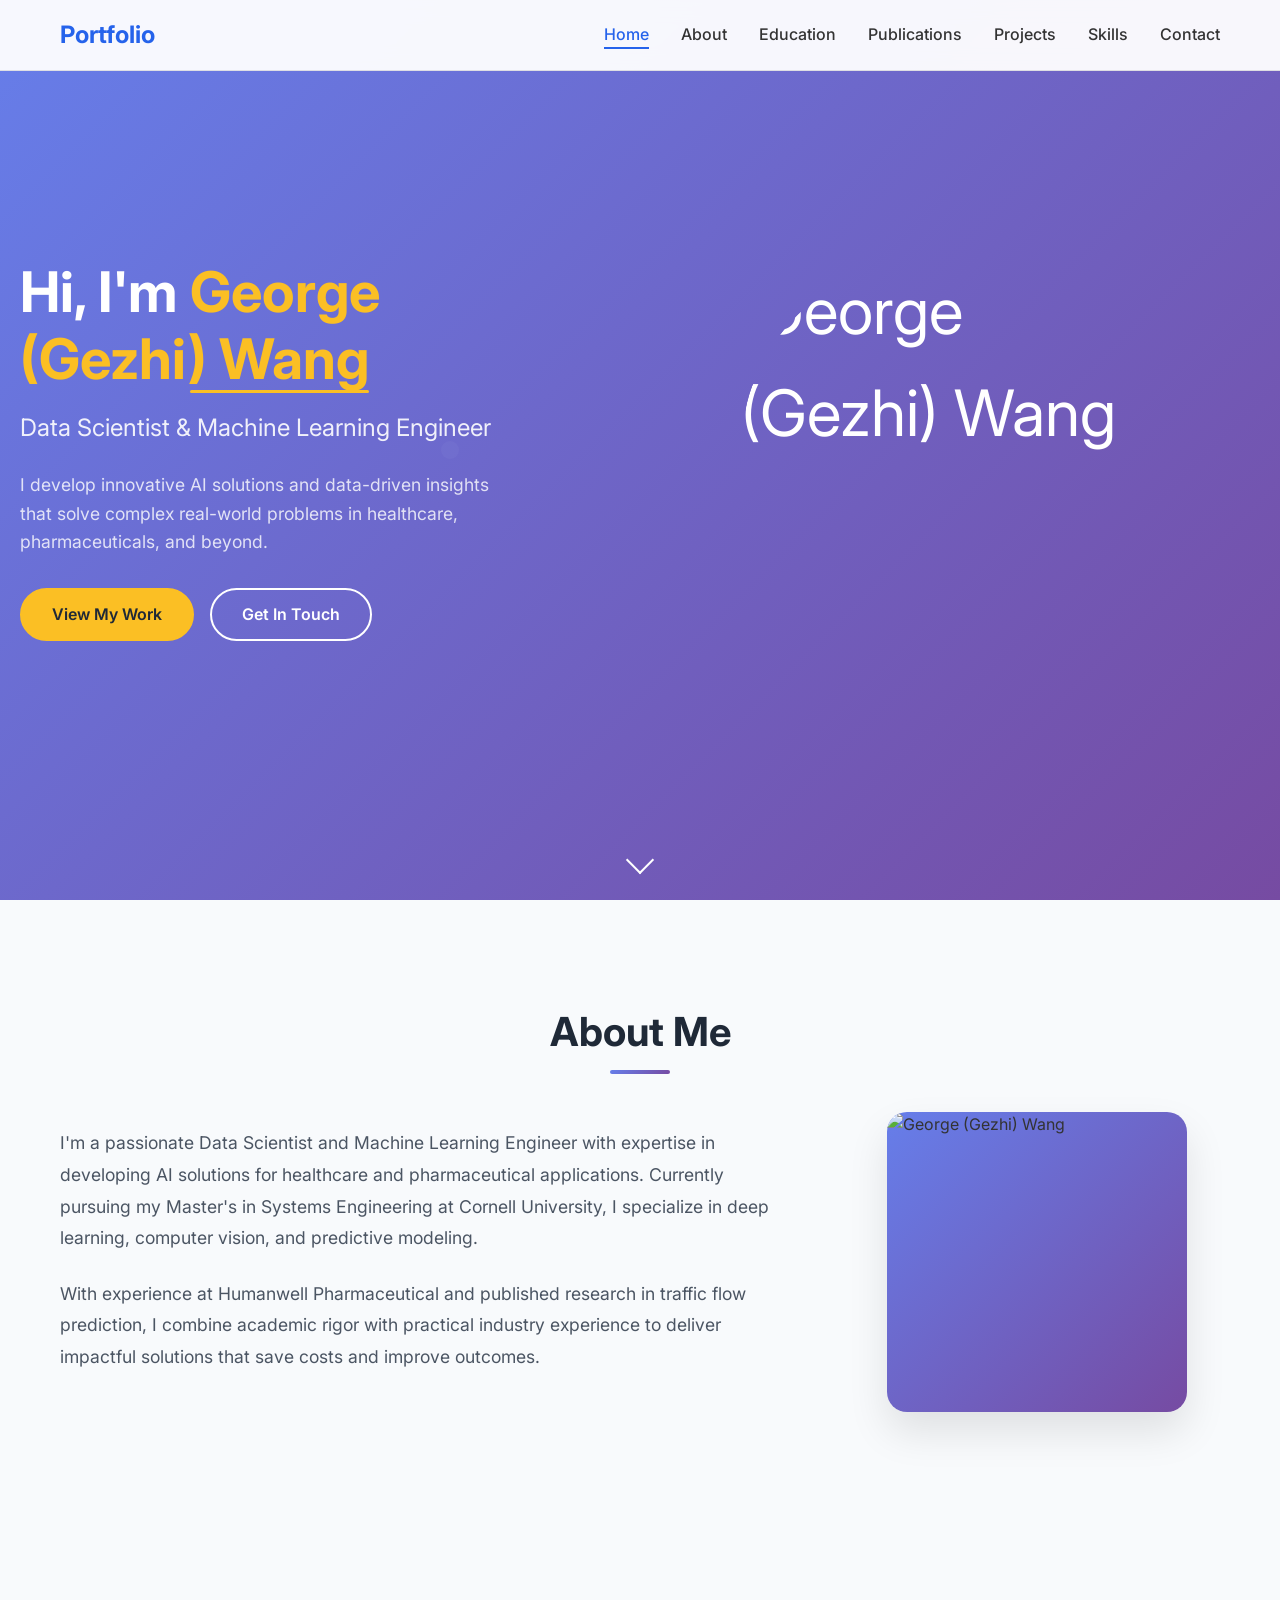
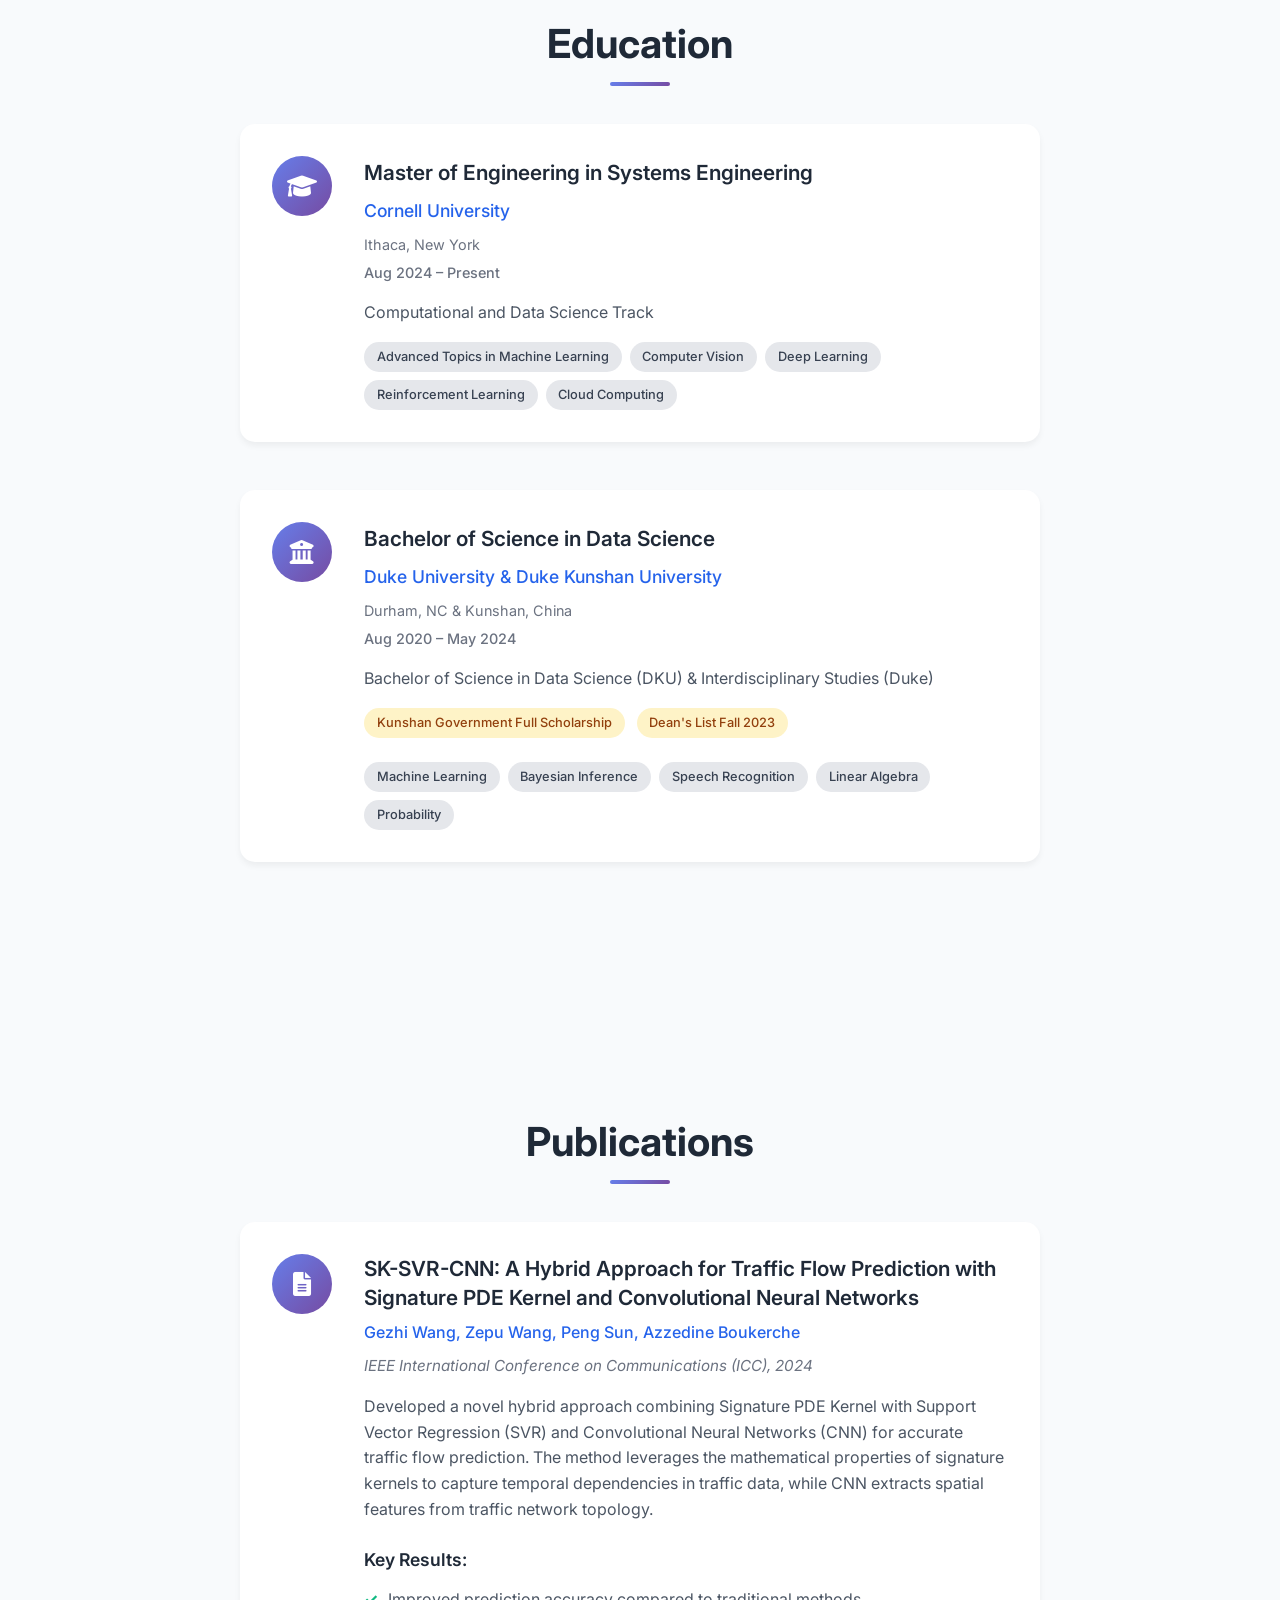
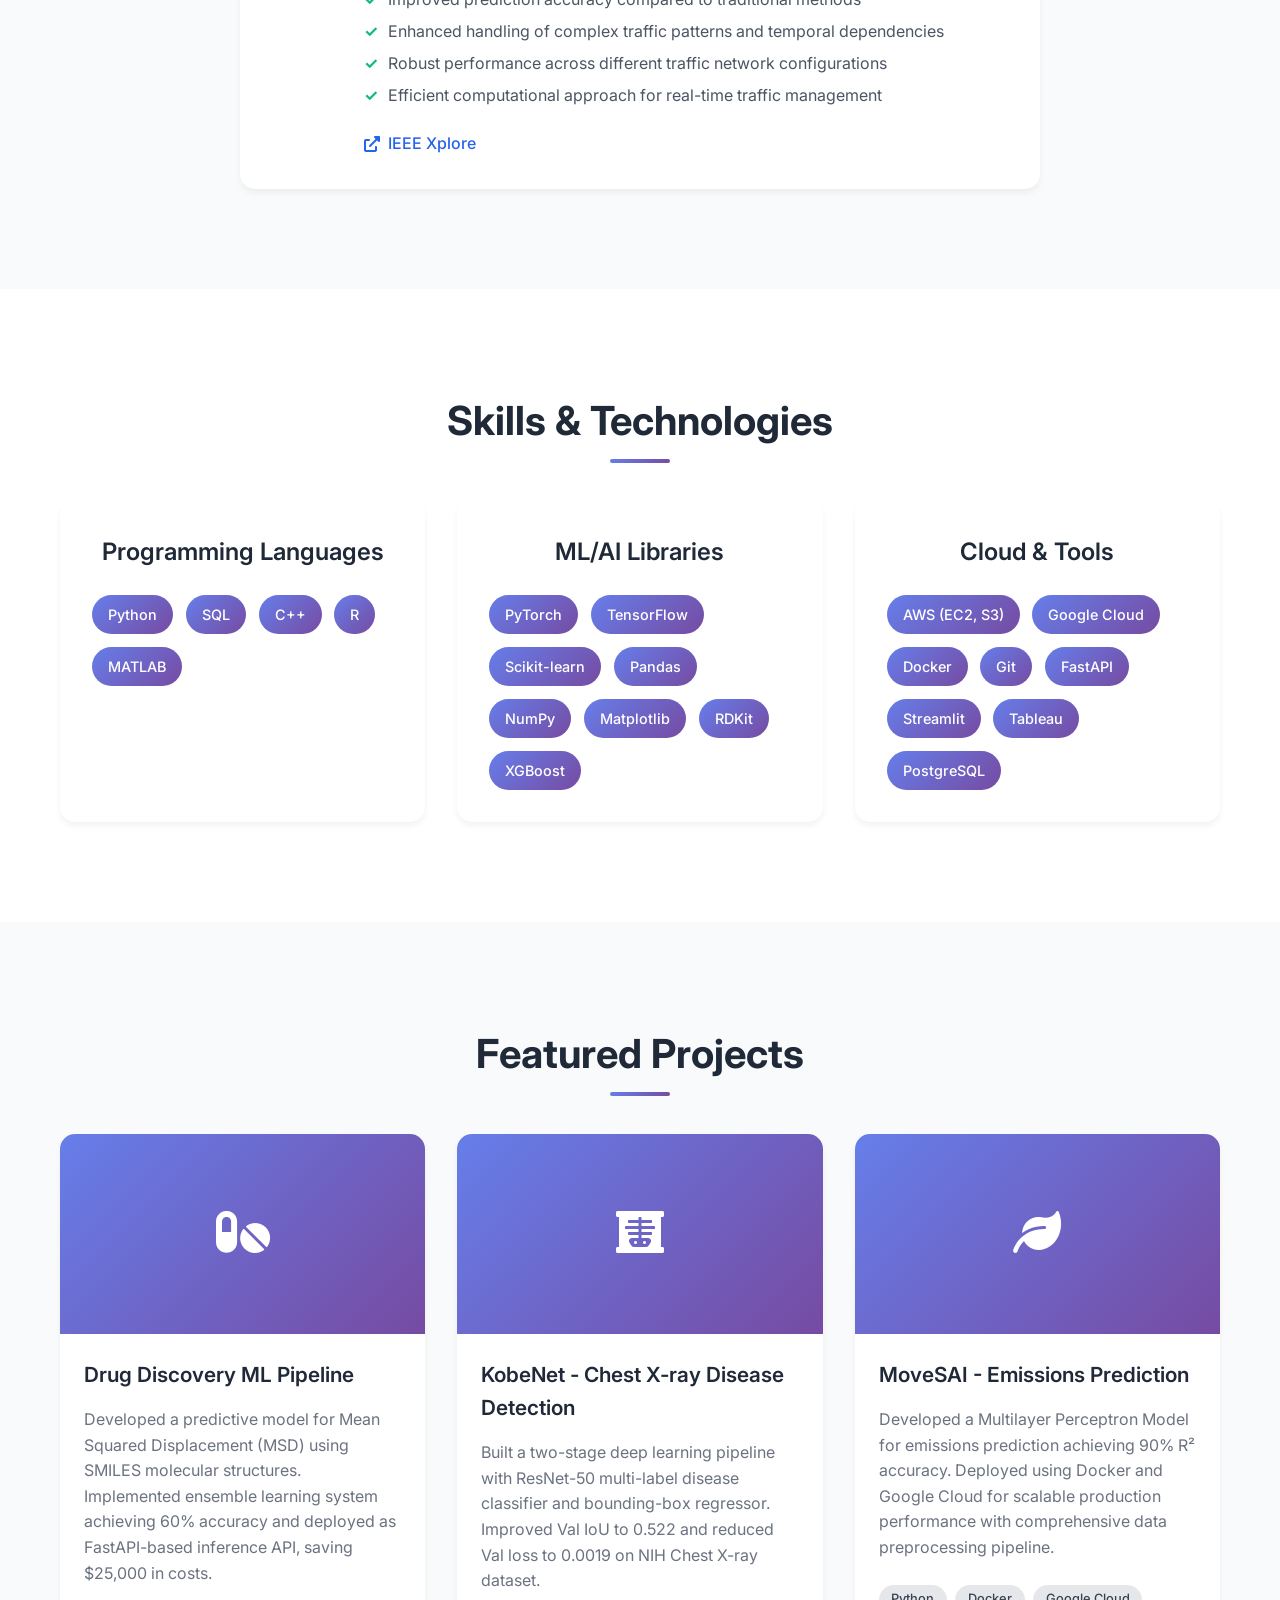
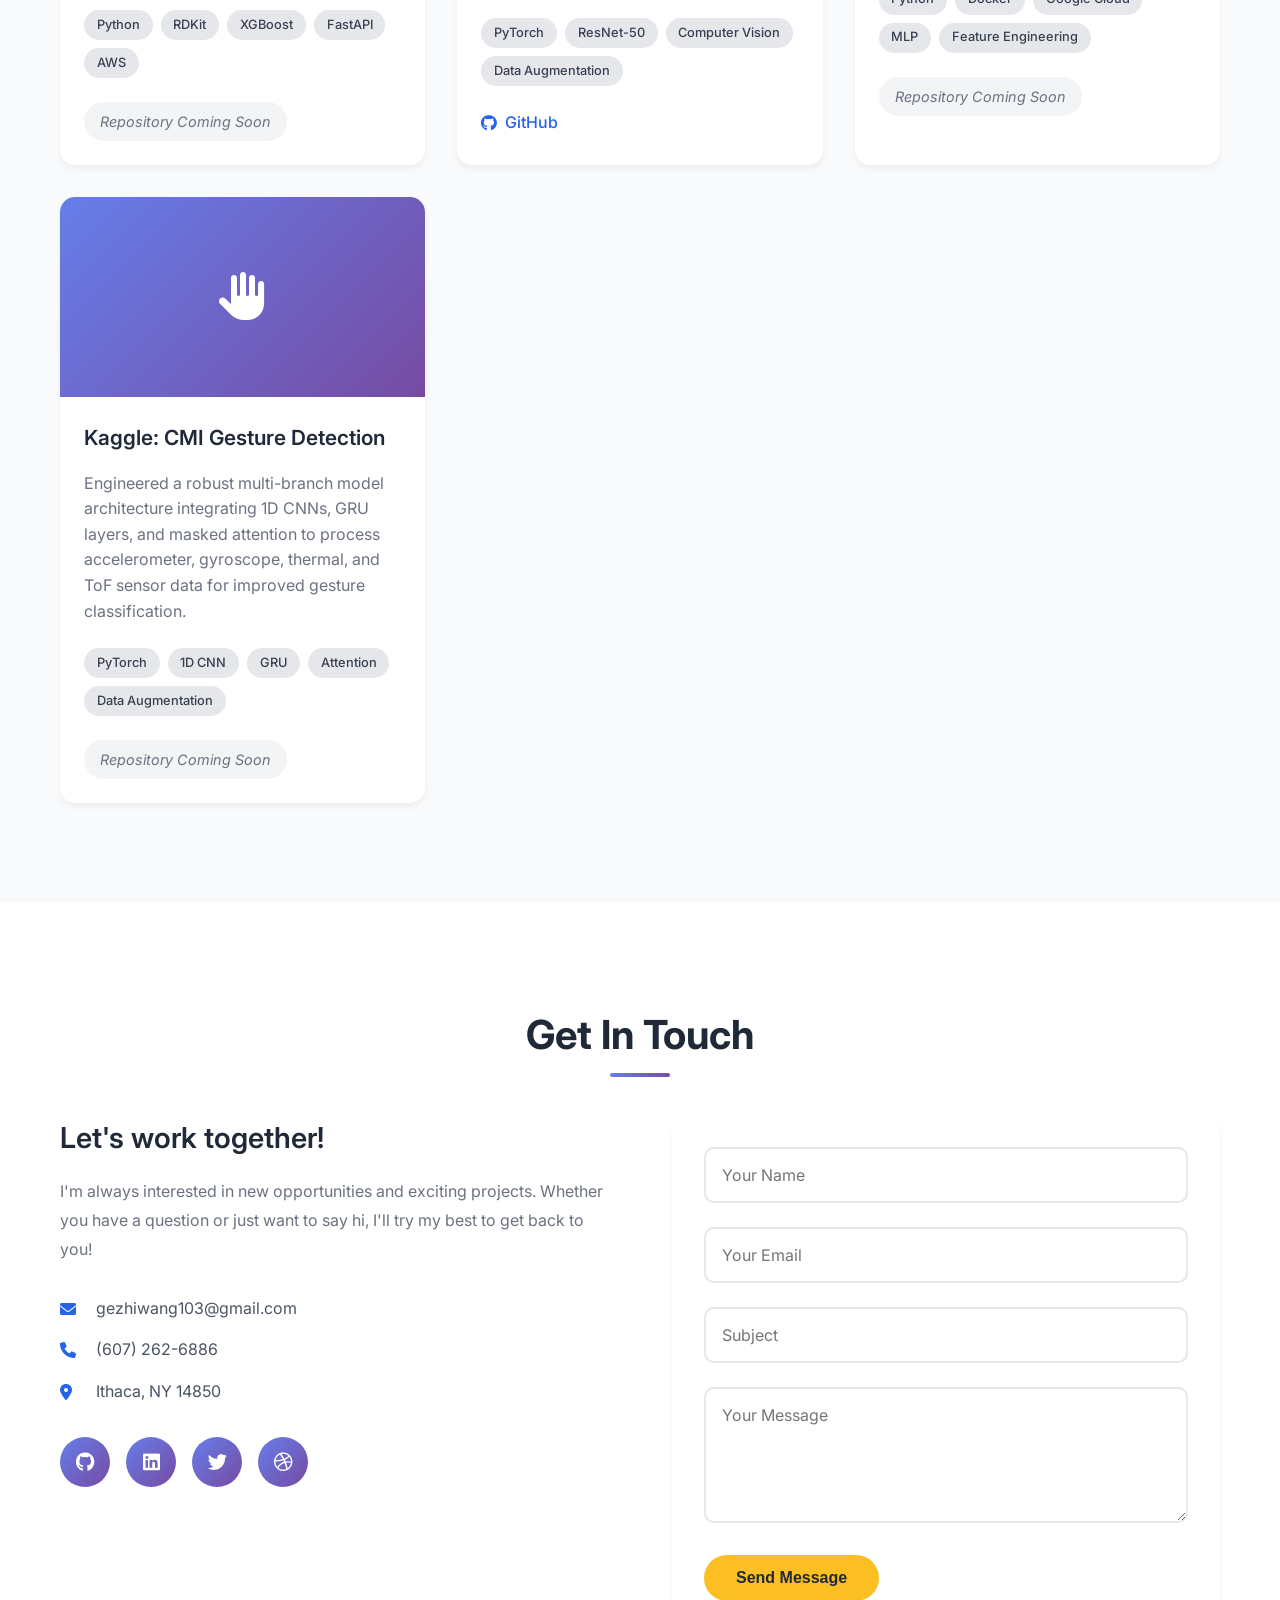
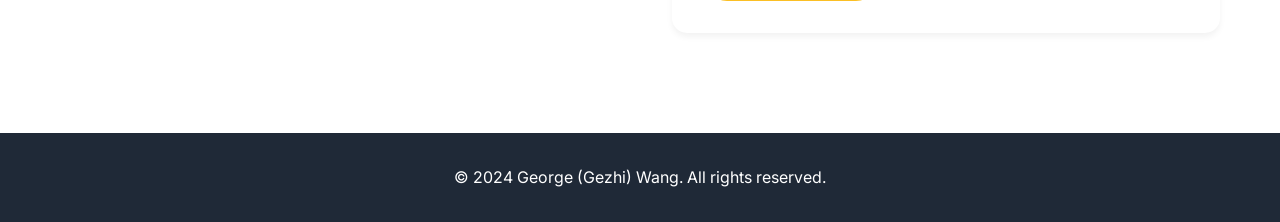
==== index.html @ 5dc818fb "Update education section title - Change title from 'Dual Degree Program' to 'Bachelor of Science in " ====
<!DOCTYPE html>
<html lang="en">
<head>
    <meta charset="UTF-8">
    <meta name="viewport" content="width=device-width, initial-scale=1.0">
    <title>George (Gezhi) Wang - Portfolio</title>
    <link rel="stylesheet" href="styles.css">
    <link href="https://fonts.googleapis.com/css2?family=Inter:wght@300;400;500;600;700&display=swap" rel="stylesheet">
    <link rel="stylesheet" href="https://cdnjs.cloudflare.com/ajax/libs/font-awesome/6.0.0/css/all.min.css">
</head>
<body>
    <!-- Navigation -->
    <nav class="navbar">
        <div class="nav-container">
            <div class="nav-logo">
                <a href="#home">Portfolio</a>
            </div>
            <ul class="nav-menu">
                <li class="nav-item">
                    <a href="#home" class="nav-link">Home</a>
                </li>
                <li class="nav-item">
                    <a href="#about" class="nav-link">About</a>
                </li>
                <li class="nav-item">
                    <a href="#education" class="nav-link">Education</a>
                </li>
                <li class="nav-item">
                    <a href="#publications" class="nav-link">Publications</a>
                </li>
                <li class="nav-item">
                    <a href="#projects" class="nav-link">Projects</a>
                </li>
                <li class="nav-item">
                    <a href="#skills" class="nav-link">Skills</a>
                </li>
                <li class="nav-item">
                    <a href="#contact" class="nav-link">Contact</a>
                </li>
            </ul>
            <div class="hamburger">
                <span class="bar"></span>
                <span class="bar"></span>
                <span class="bar"></span>
            </div>
        </div>
    </nav>

    <!-- Hero Section -->
    <section id="home" class="hero">
        <div class="hero-container">
            <div class="hero-content">
                <h1 class="hero-title">
                    Hi, I'm <span class="highlight">George (Gezhi) Wang</span>
                </h1>
                <h2 class="hero-subtitle">Data Scientist & Machine Learning Engineer</h2>
                <p class="hero-description">
                    I develop innovative AI solutions and data-driven insights that solve complex real-world problems in healthcare, pharmaceuticals, and beyond.
                </p>
                <div class="hero-buttons">
                    <a href="#projects" class="btn btn-primary">View My Work</a>
                    <a href="#contact" class="btn btn-secondary">Get In Touch</a>
                </div>
            </div>
            <div class="hero-image">
                <div class="profile-card">
                    <div class="profile-image">
                        <img src="George.jpg" alt="George (Gezhi) Wang" class="hero-profile-img">
                    </div>
                </div>
            </div>
        </div>
        <div class="scroll-indicator">
            <div class="scroll-arrow"></div>
        </div>
    </section>

    <!-- About Section -->
    <section id="about" class="about">
        <div class="container">
            <h2 class="section-title">About Me</h2>
            <div class="about-content">
                <div class="about-text">
                    <p>
                        I'm a passionate Data Scientist and Machine Learning Engineer with expertise in developing 
                        AI solutions for healthcare and pharmaceutical applications. Currently pursuing my Master's 
                        in Systems Engineering at Cornell University, I specialize in deep learning, computer vision, 
                        and predictive modeling.
                    </p>
                    <p>
                        With experience at Humanwell Pharmaceutical and published research in traffic flow prediction, 
                        I combine academic rigor with practical industry experience to deliver impactful solutions 
                        that save costs and improve outcomes.
                    </p>
                </div>
                <div class="about-image">
                    <div class="profile-photo">
                        <img src="George.jpg" alt="George (Gezhi) Wang" class="profile-img">
                    </div>
                </div>
            </div>
        </div>
    </section>

    <!-- Education Section -->
    <section id="education" class="education">
        <div class="container">
            <h2 class="section-title">Education</h2>
            <div class="education-timeline">
                <div class="education-item">
                    <div class="education-icon">
                        <i class="fas fa-graduation-cap"></i>
                    </div>
                    <div class="education-content">
                        <h3>Master of Engineering in Systems Engineering</h3>
                        <h4>Cornell University</h4>
                        <p class="education-location">Ithaca, New York</p>
                        <p class="education-period">Aug 2024 – Present</p>
                        <p class="education-description">Computational and Data Science Track</p>
                        <div class="education-courses">
                            <span>Advanced Topics in Machine Learning</span>
                            <span>Computer Vision</span>
                            <span>Deep Learning</span>
                            <span>Reinforcement Learning</span>
                            <span>Cloud Computing</span>
                        </div>
                    </div>
                </div>
                
                <div class="education-item">
                    <div class="education-icon">
                        <i class="fas fa-university"></i>
                    </div>
                    <div class="education-content">
                        <h3>Bachelor of Science in Data Science</h3>
                        <h4>Duke University & Duke Kunshan University</h4>
                        <p class="education-location">Durham, NC & Kunshan, China</p>
                        <p class="education-period">Aug 2020 – May 2024</p>
                        <p class="education-description">Bachelor of Science in Data Science (DKU) & Interdisciplinary Studies (Duke)</p>
                        <div class="education-honors">
                            <span class="honor">Kunshan Government Full Scholarship</span>
                            <span class="honor">Dean's List Fall 2023</span>
                        </div>
                        <div class="education-courses">
                            <span>Machine Learning</span>
                            <span>Bayesian Inference</span>
                            <span>Speech Recognition</span>
                            <span>Linear Algebra</span>
                            <span>Probability</span>
                        </div>
                    </div>
                </div>
            </div>
        </div>
    </section>

    <!-- Publications Section -->
    <section id="publications" class="publications">
        <div class="container">
            <h2 class="section-title">Publications</h2>
            <div class="publications-grid">
                <div class="publication-card">
                    <div class="publication-icon">
                        <i class="fas fa-file-alt"></i>
                    </div>
                    <div class="publication-content">
                        <h3>SK-SVR-CNN: A Hybrid Approach for Traffic Flow Prediction with Signature PDE Kernel and Convolutional Neural Networks</h3>
                        <p class="publication-authors">Gezhi Wang, Zepu Wang, Peng Sun, Azzedine Boukerche</p>
                        <p class="publication-venue">IEEE International Conference on Communications (ICC), 2024</p>
                        <p class="publication-description">
                            Developed a novel hybrid approach combining Signature PDE Kernel with Support Vector Regression (SVR) 
                            and Convolutional Neural Networks (CNN) for accurate traffic flow prediction. The method leverages 
                            the mathematical properties of signature kernels to capture temporal dependencies in traffic data, 
                            while CNN extracts spatial features from traffic network topology.
                        </p>
                        <div class="publication-results">
                            <h4>Key Results:</h4>
                            <ul>
                                <li>Improved prediction accuracy compared to traditional methods</li>
                                <li>Enhanced handling of complex traffic patterns and temporal dependencies</li>
                                <li>Robust performance across different traffic network configurations</li>
                                <li>Efficient computational approach for real-time traffic management</li>
                            </ul>
                        </div>
                        <div class="publication-links">
                            <a href="https://ieeexplore.ieee.org/document/10622557" class="publication-link" target="_blank">
                                <i class="fas fa-external-link-alt"></i> IEEE Xplore
                            </a>
                        </div>
                    </div>
                </div>
            </div>
        </div>
    </section>

    <!-- Skills Section -->
    <section id="skills" class="skills">
        <div class="container">
            <h2 class="section-title">Skills & Technologies</h2>
            <div class="skills-grid">
                <div class="skill-category">
                    <h3>Programming Languages</h3>
                    <div class="skill-items">
                        <span class="skill-item">Python</span>
                        <span class="skill-item">SQL</span>
                        <span class="skill-item">C++</span>
                        <span class="skill-item">R</span>
                        <span class="skill-item">MATLAB</span>
                    </div>
                </div>
                <div class="skill-category">
                    <h3>ML/AI Libraries</h3>
                    <div class="skill-items">
                        <span class="skill-item">PyTorch</span>
                        <span class="skill-item">TensorFlow</span>
                        <span class="skill-item">Scikit-learn</span>
                        <span class="skill-item">Pandas</span>
                        <span class="skill-item">NumPy</span>
                        <span class="skill-item">Matplotlib</span>
                        <span class="skill-item">RDKit</span>
                        <span class="skill-item">XGBoost</span>
                    </div>
                </div>
                <div class="skill-category">
                    <h3>Cloud & Tools</h3>
                    <div class="skill-items">
                        <span class="skill-item">AWS (EC2, S3)</span>
                        <span class="skill-item">Google Cloud</span>
                        <span class="skill-item">Docker</span>
                        <span class="skill-item">Git</span>
                        <span class="skill-item">FastAPI</span>
                        <span class="skill-item">Streamlit</span>
                        <span class="skill-item">Tableau</span>
                        <span class="skill-item">PostgreSQL</span>
                    </div>
                </div>
            </div>
        </div>
    </section>

    <!-- Projects Section -->
    <section id="projects" class="projects">
        <div class="container">
            <h2 class="section-title">Featured Projects</h2>
            <div class="projects-grid">
                <div class="project-card">
                    <div class="project-image">
                        <div class="project-placeholder">
                            <i class="fas fa-pills"></i>
                        </div>
                    </div>
                    <div class="project-content">
                        <h3>Drug Discovery ML Pipeline</h3>
                        <p>Developed a predictive model for Mean Squared Displacement (MSD) using SMILES molecular structures. Implemented ensemble learning system achieving 60% accuracy and deployed as FastAPI-based inference API, saving $25,000 in costs.</p>
                        <div class="project-tech">
                            <span>Python</span>
                            <span>RDKit</span>
                            <span>XGBoost</span>
                            <span>FastAPI</span>
                            <span>AWS</span>
                        </div>
                        <div class="project-links">
                            <span class="project-status">Repository Coming Soon</span>
                        </div>
                    </div>
                </div>

                <div class="project-card">
                    <div class="project-image">
                        <div class="project-placeholder">
                            <i class="fas fa-x-ray"></i>
                        </div>
                    </div>
                    <div class="project-content">
                        <h3>KobeNet - Chest X-ray Disease Detection</h3>
                        <p>Built a two-stage deep learning pipeline with ResNet-50 multi-label disease classifier and bounding-box regressor. Improved Val IoU to 0.522 and reduced Val loss to 0.0019 on NIH Chest X-ray dataset.</p>
                        <div class="project-tech">
                            <span>PyTorch</span>
                            <span>ResNet-50</span>
                            <span>Computer Vision</span>
                            <span>Data Augmentation</span>
                        </div>
                        <div class="project-links">
                            <a href="https://github.com/gw103/MedImgNet" class="project-link" target="_blank">
                                <i class="fab fa-github"></i> GitHub
                            </a>
                        </div>
                    </div>
                </div>

                <div class="project-card">
                    <div class="project-image">
                        <div class="project-placeholder">
                            <i class="fas fa-leaf"></i>
                        </div>
                    </div>
                    <div class="project-content">
                        <h3>MoveSAI - Emissions Prediction</h3>
                        <p>Developed a Multilayer Perceptron Model for emissions prediction achieving 90% R² accuracy. Deployed using Docker and Google Cloud for scalable production performance with comprehensive data preprocessing pipeline.</p>
                        <div class="project-tech">
                            <span>Python</span>
                            <span>Docker</span>
                            <span>Google Cloud</span>
                            <span>MLP</span>
                            <span>Feature Engineering</span>
                        </div>
                        <div class="project-links">
                            <span class="project-status">Repository Coming Soon</span>
                        </div>
                    </div>
                </div>

                <div class="project-card">
                    <div class="project-image">
                        <div class="project-placeholder">
                            <i class="fas fa-hand-paper"></i>
                        </div>
                    </div>
                    <div class="project-content">
                        <h3>Kaggle: CMI Gesture Detection</h3>
                        <p>Engineered a robust multi-branch model architecture integrating 1D CNNs, GRU layers, and masked attention to process accelerometer, gyroscope, thermal, and ToF sensor data for improved gesture classification.</p>
                        <div class="project-tech">
                            <span>PyTorch</span>
                            <span>1D CNN</span>
                            <span>GRU</span>
                            <span>Attention</span>
                            <span>Data Augmentation</span>
                        </div>
                        <div class="project-links">
                            <span class="project-status">Repository Coming Soon</span>
                        </div>
                    </div>
                </div>
            </div>
        </div>
    </section>

    <!-- Contact Section -->
    <section id="contact" class="contact">
        <div class="container">
            <h2 class="section-title">Get In Touch</h2>
            <div class="contact-content">
                <div class="contact-info">
                    <h3>Let's work together!</h3>
                    <p>I'm always interested in new opportunities and exciting projects. Whether you have a question or just want to say hi, I'll try my best to get back to you!</p>
                    <div class="contact-methods">
                        <div class="contact-method">
                            <i class="fas fa-envelope"></i>
                            <span>gezhiwang103@gmail.com</span>
                        </div>
                        <div class="contact-method">
                            <i class="fas fa-phone"></i>
                            <span>(607) 262-6886</span>
                        </div>
                        <div class="contact-method">
                            <i class="fas fa-map-marker-alt"></i>
                            <span>Ithaca, NY 14850</span>
                        </div>
                    </div>
                    <div class="social-links">
                        <a href="#" class="social-link">
                            <i class="fab fa-github"></i>
                        </a>
                        <a href="#" class="social-link">
                            <i class="fab fa-linkedin"></i>
                        </a>
                        <a href="#" class="social-link">
                            <i class="fab fa-twitter"></i>
                        </a>
                        <a href="#" class="social-link">
                            <i class="fab fa-dribbble"></i>
                        </a>
                    </div>
                </div>
                <form class="contact-form">
                    <div class="form-group">
                        <input type="text" id="name" name="name" placeholder="Your Name" required>
                    </div>
                    <div class="form-group">
                        <input type="email" id="email" name="email" placeholder="Your Email" required>
                    </div>
                    <div class="form-group">
                        <input type="text" id="subject" name="subject" placeholder="Subject" required>
                    </div>
                    <div class="form-group">
                        <textarea id="message" name="message" placeholder="Your Message" rows="5" required></textarea>
                    </div>
                    <button type="submit" class="btn btn-primary">Send Message</button>
                </form>
            </div>
        </div>
    </section>

    <!-- Footer -->
    <footer class="footer">
        <div class="container">
            <p>&copy; 2024 George (Gezhi) Wang. All rights reserved.</p>
        </div>
    </footer>

    <script src="script.js"></script>
</body>
</html>
---- styles.css ----
/* Reset and Base Styles */
* {
    margin: 0;
    padding: 0;
    box-sizing: border-box;
}

html {
    scroll-behavior: smooth;
}

body {
    font-family: 'Inter', sans-serif;
    line-height: 1.6;
    color: #333;
    background-color: #ffffff;
}

.container {
    max-width: 1200px;
    margin: 0 auto;
    padding: 0 20px;
}

/* Navigation */
.navbar {
    position: fixed;
    top: 0;
    width: 100%;
    background: rgba(255, 255, 255, 0.95);
    backdrop-filter: blur(10px);
    z-index: 1000;
    transition: all 0.3s ease;
    border-bottom: 1px solid rgba(0, 0, 0, 0.1);
}

.nav-container {
    max-width: 1200px;
    margin: 0 auto;
    padding: 0 20px;
    display: flex;
    justify-content: space-between;
    align-items: center;
    height: 70px;
}

.nav-logo a {
    font-size: 1.5rem;
    font-weight: 700;
    color: #2563eb;
    text-decoration: none;
    transition: color 0.3s ease;
}

.nav-logo a:hover {
    color: #1d4ed8;
}

.nav-menu {
    display: flex;
    list-style: none;
    gap: 2rem;
}

.nav-link {
    color: #333;
    text-decoration: none;
    font-weight: 500;
    transition: color 0.3s ease;
    position: relative;
}

.nav-link:hover {
    color: #2563eb;
}

.nav-link::after {
    content: '';
    position: absolute;
    width: 0;
    height: 2px;
    bottom: -5px;
    left: 0;
    background-color: #2563eb;
    transition: width 0.3s ease;
}

.nav-link:hover::after {
    width: 100%;
}

.hamburger {
    display: none;
    flex-direction: column;
    cursor: pointer;
}

.bar {
    width: 25px;
    height: 3px;
    background-color: #333;
    margin: 3px 0;
    transition: 0.3s;
}

/* Hero Section */
.hero {
    min-height: 100vh;
    display: flex;
    align-items: center;
    background: linear-gradient(135deg, #667eea 0%, #764ba2 100%);
    color: white;
    position: relative;
    overflow: hidden;
}

.hero::before {
    content: '';
    position: absolute;
    top: 0;
    left: 0;
    right: 0;
    bottom: 0;
    background: url('data:image/svg+xml,<svg xmlns="http://www.w3.org/2000/svg" viewBox="0 0 100 100"><defs><pattern id="grain" width="100" height="100" patternUnits="userSpaceOnUse"><circle cx="50" cy="50" r="1" fill="white" opacity="0.1"/></pattern></defs><rect width="100" height="100" fill="url(%23grain)"/></svg>');
    opacity: 0.3;
}

.hero-container {
    max-width: 1400px;
    margin: 0 auto;
    padding: 0 20px;
    display: grid;
    grid-template-columns: 1fr 1.2fr;
    gap: 2rem;
    align-items: center;
    position: relative;
    z-index: 1;
}

.hero-content {
    animation: slideInLeft 1s ease-out;
}

.hero-title {
    font-size: 3.5rem;
    font-weight: 700;
    margin-bottom: 1rem;
    line-height: 1.2;
}

.highlight {
    color: #fbbf24;
    position: relative;
}

.highlight::after {
    content: '';
    position: absolute;
    bottom: 0;
    left: 0;
    width: 100%;
    height: 3px;
    background: #fbbf24;
    border-radius: 2px;
}

.hero-subtitle {
    font-size: 1.5rem;
    font-weight: 400;
    margin-bottom: 1.5rem;
    opacity: 0.9;
}

.hero-description {
    font-size: 1.1rem;
    margin-bottom: 2rem;
    opacity: 0.8;
    max-width: 500px;
}

.hero-buttons {
    display: flex;
    gap: 1rem;
    flex-wrap: wrap;
}

.btn {
    padding: 12px 30px;
    border-radius: 50px;
    text-decoration: none;
    font-weight: 600;
    transition: all 0.3s ease;
    display: inline-block;
    border: 2px solid transparent;
    cursor: pointer;
    font-size: 1rem;
}

.btn-primary {
    background: #fbbf24;
    color: #1f2937;
    border-color: #fbbf24;
}

.btn-primary:hover {
    background: transparent;
    color: #fbbf24;
    border-color: #fbbf24;
    transform: translateY(-2px);
}

.btn-secondary {
    background: transparent;
    color: white;
    border-color: white;
}

.btn-secondary:hover {
    background: white;
    color: #667eea;
    transform: translateY(-2px);
}

.hero-image {
    display: flex;
    justify-content: center;
    align-items: center;
    animation: slideInRight 1s ease-out;
}

.profile-card {
    width: 400px;
    height: 400px;
    background: transparent;
    border-radius: 50%;
    display: flex;
    align-items: center;
    justify-content: center;
    backdrop-filter: none;
    border: none;
    box-shadow: none;
}

.profile-image {
    width: 380px;
    height: 380px;
    background: transparent;
    border-radius: 50%;
    display: flex;
    align-items: center;
    justify-content: center;
    font-size: 4rem;
    color: white;
    overflow: hidden;
    border: none;
}

.profile-image:has(.hero-profile-img:not([src])),
.profile-image:has(.hero-profile-img[src=""]) {
    background: rgba(255, 255, 255, 0.2);
}

.profile-image:has(.hero-profile-img:not([src]))::after,
.profile-image:has(.hero-profile-img[src=""])::after {
    content: '\f007';
    font-family: 'Font Awesome 6 Free';
    font-weight: 900;
    font-size: 2.5rem;
    color: white;
}

.hero-profile-img {
    width: 100%;
    height: 100%;
    object-fit: cover;
    border-radius: 50%;
    display: block;
}

.hero-profile-img:not([src]),
.hero-profile-img[src=""] {
    display: none;
}

.scroll-indicator {
    position: absolute;
    bottom: 30px;
    left: 50%;
    transform: translateX(-50%);
    animation: bounce 2s infinite;
}

.scroll-arrow {
    width: 20px;
    height: 20px;
    border-right: 2px solid white;
    border-bottom: 2px solid white;
    transform: rotate(45deg);
}

/* Section Styles */
section {
    padding: 100px 0;
}

.section-title {
    font-size: 2.5rem;
    font-weight: 700;
    text-align: center;
    margin-bottom: 3rem;
    color: #1f2937;
    position: relative;
}

.section-title::after {
    content: '';
    position: absolute;
    bottom: -10px;
    left: 50%;
    transform: translateX(-50%);
    width: 60px;
    height: 4px;
    background: linear-gradient(135deg, #667eea 0%, #764ba2 100%);
    border-radius: 2px;
}

/* About Section */
.about {
    background: #f8fafc;
}

.about-content {
    display: grid;
    grid-template-columns: 2fr 1fr;
    gap: 4rem;
    align-items: center;
}

.about-text p {
    font-size: 1.1rem;
    margin-bottom: 1.5rem;
    color: #4b5563;
    line-height: 1.8;
}

.about-stats {
    display: grid;
    grid-template-columns: repeat(3, 1fr);
    gap: 2rem;
    margin-top: 2rem;
}

.stat {
    text-align: center;
    padding: 1.5rem;
    background: white;
    border-radius: 10px;
    box-shadow: 0 4px 6px rgba(0, 0, 0, 0.05);
    transition: transform 0.3s ease;
}

.stat:hover {
    transform: translateY(-5px);
}

.stat h3 {
    font-size: 2rem;
    font-weight: 700;
    color: #2563eb;
    margin-bottom: 0.5rem;
}

.stat p {
    color: #6b7280;
    font-weight: 500;
}

.about-image {
    display: flex;
    justify-content: center;
}

.profile-photo {
    width: 300px;
    height: 300px;
    border-radius: 20px;
    overflow: hidden;
    box-shadow: 0 20px 40px rgba(0, 0, 0, 0.1);
    background: linear-gradient(135deg, #667eea 0%, #764ba2 100%);
    display: flex;
    align-items: center;
    justify-content: center;
}

.profile-photo:has(.profile-img:not([src])),
.profile-photo:has(.profile-img[src=""]) {
    background: linear-gradient(135deg, #667eea 0%, #764ba2 100%);
}

.profile-photo:has(.profile-img:not([src]))::after,
.profile-photo:has(.profile-img[src=""])::after {
    content: '\f007';
    font-family: 'Font Awesome 6 Free';
    font-weight: 900;
    font-size: 6rem;
    color: white;
}

.profile-img {
    width: 100%;
    height: 100%;
    object-fit: cover;
    display: block;
}

.profile-img:not([src]),
.profile-img[src=""] {
    display: none;
}

/* Education Section */
.education {
    background: #f8fafc;
}

.education-timeline {
    max-width: 800px;
    margin: 0 auto;
}

.education-item {
    display: flex;
    gap: 2rem;
    margin-bottom: 3rem;
    padding: 2rem;
    background: white;
    border-radius: 15px;
    box-shadow: 0 4px 6px rgba(0, 0, 0, 0.05);
    transition: transform 0.3s ease;
}

.education-item:hover {
    transform: translateY(-5px);
}

.education-icon {
    width: 60px;
    height: 60px;
    background: linear-gradient(135deg, #667eea 0%, #764ba2 100%);
    border-radius: 50%;
    display: flex;
    align-items: center;
    justify-content: center;
    color: white;
    font-size: 1.5rem;
    flex-shrink: 0;
}

.education-content {
    flex: 1;
}

.education-content h3 {
    font-size: 1.3rem;
    font-weight: 600;
    color: #1f2937;
    margin-bottom: 0.5rem;
}

.education-content h4 {
    font-size: 1.1rem;
    font-weight: 500;
    color: #2563eb;
    margin-bottom: 0.5rem;
}

.education-location {
    color: #6b7280;
    font-size: 0.9rem;
    margin-bottom: 0.3rem;
}

.education-period {
    color: #6b7280;
    font-size: 0.9rem;
    font-weight: 500;
    margin-bottom: 1rem;
}

.education-description {
    color: #4b5563;
    margin-bottom: 1rem;
    line-height: 1.6;
}

.education-honors {
    margin-bottom: 1rem;
}

.honor {
    display: inline-block;
    background: #fef3c7;
    color: #92400e;
    padding: 0.3rem 0.8rem;
    border-radius: 15px;
    font-size: 0.8rem;
    font-weight: 500;
    margin-right: 0.5rem;
    margin-bottom: 0.5rem;
}

.education-courses {
    display: flex;
    flex-wrap: wrap;
    gap: 0.5rem;
}

.education-courses span {
    background: #e5e7eb;
    color: #374151;
    padding: 0.3rem 0.8rem;
    border-radius: 15px;
    font-size: 0.8rem;
    font-weight: 500;
}

/* Publications Section */
.publications {
    background: #f8fafc;
}

.publications-grid {
    max-width: 800px;
    margin: 0 auto;
}

.publication-card {
    background: white;
    border-radius: 15px;
    padding: 2rem;
    box-shadow: 0 4px 6px rgba(0, 0, 0, 0.05);
    transition: transform 0.3s ease, box-shadow 0.3s ease;
    display: flex;
    gap: 2rem;
    align-items: flex-start;
}

.publication-card:hover {
    transform: translateY(-5px);
    box-shadow: 0 20px 40px rgba(0, 0, 0, 0.1);
}

.publication-icon {
    width: 60px;
    height: 60px;
    background: linear-gradient(135deg, #667eea 0%, #764ba2 100%);
    border-radius: 50%;
    display: flex;
    align-items: center;
    justify-content: center;
    color: white;
    font-size: 1.5rem;
    flex-shrink: 0;
}

.publication-content {
    flex: 1;
}

.publication-content h3 {
    font-size: 1.3rem;
    font-weight: 600;
    color: #1f2937;
    margin-bottom: 0.5rem;
    line-height: 1.4;
}

.publication-authors {
    color: #2563eb;
    font-weight: 500;
    margin-bottom: 0.5rem;
    font-size: 1rem;
}

.publication-venue {
    color: #6b7280;
    font-style: italic;
    margin-bottom: 1rem;
    font-size: 0.95rem;
}

.publication-description {
    color: #4b5563;
    line-height: 1.6;
    margin-bottom: 1.5rem;
}

.publication-results {
    margin-bottom: 1.5rem;
}

.publication-results h4 {
    color: #1f2937;
    font-size: 1.1rem;
    font-weight: 600;
    margin-bottom: 0.8rem;
}

.publication-results ul {
    list-style: none;
    padding: 0;
}

.publication-results li {
    color: #4b5563;
    margin-bottom: 0.5rem;
    padding-left: 1.5rem;
    position: relative;
    line-height: 1.5;
}

.publication-results li::before {
    content: '✓';
    position: absolute;
    left: 0;
    color: #10b981;
    font-weight: bold;
}

.publication-links {
    display: flex;
    gap: 1rem;
}

.publication-link {
    color: #2563eb;
    text-decoration: none;
    font-weight: 500;
    display: flex;
    align-items: center;
    gap: 0.5rem;
    transition: color 0.3s ease;
}

.publication-link:hover {
    color: #1d4ed8;
}

/* Skills Section */
.skills-grid {
    display: grid;
    grid-template-columns: repeat(auto-fit, minmax(300px, 1fr));
    gap: 2rem;
}

.skill-category {
    background: white;
    padding: 2rem;
    border-radius: 15px;
    box-shadow: 0 4px 6px rgba(0, 0, 0, 0.05);
    transition: transform 0.3s ease;
}

.skill-category:hover {
    transform: translateY(-5px);
}

.skill-category h3 {
    font-size: 1.5rem;
    font-weight: 600;
    margin-bottom: 1.5rem;
    color: #1f2937;
    text-align: center;
}

.skill-items {
    display: flex;
    flex-wrap: wrap;
    gap: 0.8rem;
}

.skill-item {
    background: linear-gradient(135deg, #667eea 0%, #764ba2 100%);
    color: white;
    padding: 0.5rem 1rem;
    border-radius: 25px;
    font-size: 0.9rem;
    font-weight: 500;
    transition: transform 0.3s ease;
}

.skill-item:hover {
    transform: scale(1.05);
}

/* Projects Section */
.projects {
    background: #f8fafc;
}

.projects-grid {
    display: grid;
    grid-template-columns: repeat(auto-fit, minmax(350px, 1fr));
    gap: 2rem;
}

.project-card {
    background: white;
    border-radius: 15px;
    overflow: hidden;
    box-shadow: 0 4px 6px rgba(0, 0, 0, 0.05);
    transition: transform 0.3s ease, box-shadow 0.3s ease;
}

.project-card:hover {
    transform: translateY(-10px);
    box-shadow: 0 20px 40px rgba(0, 0, 0, 0.1);
}

.project-image {
    height: 200px;
    background: linear-gradient(135deg, #667eea 0%, #764ba2 100%);
    display: flex;
    align-items: center;
    justify-content: center;
}

.project-placeholder {
    font-size: 3rem;
    color: white;
}

.project-content {
    padding: 1.5rem;
}

.project-content h3 {
    font-size: 1.3rem;
    font-weight: 600;
    margin-bottom: 1rem;
    color: #1f2937;
}

.project-content p {
    color: #6b7280;
    margin-bottom: 1.5rem;
    line-height: 1.6;
}

.project-tech {
    display: flex;
    flex-wrap: wrap;
    gap: 0.5rem;
    margin-bottom: 1.5rem;
}

.project-tech span {
    background: #e5e7eb;
    color: #374151;
    padding: 0.3rem 0.8rem;
    border-radius: 15px;
    font-size: 0.8rem;
    font-weight: 500;
}

.project-links {
    display: flex;
    gap: 1rem;
}

.project-link {
    color: #2563eb;
    text-decoration: none;
    font-weight: 500;
    display: flex;
    align-items: center;
    gap: 0.5rem;
    transition: color 0.3s ease;
}

.project-link:hover {
    color: #1d4ed8;
}

.project-status {
    color: #6b7280;
    font-style: italic;
    font-size: 0.9rem;
    padding: 0.5rem 1rem;
    background: #f3f4f6;
    border-radius: 20px;
    display: inline-block;
}

/* Contact Section */
.contact-content {
    display: grid;
    grid-template-columns: 1fr 1fr;
    gap: 4rem;
}

.contact-info h3 {
    font-size: 1.8rem;
    font-weight: 600;
    margin-bottom: 1rem;
    color: #1f2937;
}

.contact-info p {
    color: #6b7280;
    margin-bottom: 2rem;
    line-height: 1.8;
}

.contact-methods {
    margin-bottom: 2rem;
}

.contact-method {
    display: flex;
    align-items: center;
    gap: 1rem;
    margin-bottom: 1rem;
    color: #4b5563;
}

.contact-method i {
    width: 20px;
    color: #2563eb;
}

.social-links {
    display: flex;
    gap: 1rem;
}

.social-link {
    width: 50px;
    height: 50px;
    background: linear-gradient(135deg, #667eea 0%, #764ba2 100%);
    color: white;
    border-radius: 50%;
    display: flex;
    align-items: center;
    justify-content: center;
    text-decoration: none;
    font-size: 1.2rem;
    transition: transform 0.3s ease;
}

.social-link:hover {
    transform: translateY(-3px);
}

.contact-form {
    background: white;
    padding: 2rem;
    border-radius: 15px;
    box-shadow: 0 4px 6px rgba(0, 0, 0, 0.05);
}

.form-group {
    margin-bottom: 1.5rem;
}

.form-group input,
.form-group textarea {
    width: 100%;
    padding: 1rem;
    border: 2px solid #e5e7eb;
    border-radius: 10px;
    font-size: 1rem;
    transition: border-color 0.3s ease;
    font-family: inherit;
}

.form-group input:focus,
.form-group textarea:focus {
    outline: none;
    border-color: #2563eb;
}

.form-group textarea {
    resize: vertical;
    min-height: 120px;
}

/* Footer */
.footer {
    background: #1f2937;
    color: white;
    text-align: center;
    padding: 2rem 0;
}

/* Animations */
@keyframes slideInLeft {
    from {
        opacity: 0;
        transform: translateX(-50px);
    }
    to {
        opacity: 1;
        transform: translateX(0);
    }
}

@keyframes slideInRight {
    from {
        opacity: 0;
        transform: translateX(50px);
    }
    to {
        opacity: 1;
        transform: translateX(0);
    }
}

@keyframes bounce {
    0%, 20%, 50%, 80%, 100% {
        transform: translateX(-50%) translateY(0);
    }
    40% {
        transform: translateX(-50%) translateY(-10px);
    }
    60% {
        transform: translateX(-50%) translateY(-5px);
    }
}

/* Responsive Design */
@media (max-width: 768px) {
    .hamburger {
        display: flex;
    }

    .nav-menu {
        position: fixed;
        left: -100%;
        top: 70px;
        flex-direction: column;
        background-color: white;
        width: 100%;
        text-align: center;
        transition: 0.3s;
        box-shadow: 0 10px 27px rgba(0, 0, 0, 0.05);
        padding: 2rem 0;
    }

    .nav-menu.active {
        left: 0;
    }

    .nav-menu li {
        margin: 1rem 0;
    }

    .hero-container {
        grid-template-columns: 1fr;
        text-align: center;
        gap: 1.5rem;
    }

    .hero-title {
        font-size: 2.5rem;
    }

    .hero-subtitle {
        font-size: 1.2rem;
    }

    .about-content {
        grid-template-columns: 1fr;
        gap: 2rem;
    }

    .about-stats {
        grid-template-columns: 1fr;
        gap: 1rem;
    }

    .contact-content {
        grid-template-columns: 1fr;
        gap: 2rem;
    }

    .projects-grid {
        grid-template-columns: 1fr;
    }

    .skills-grid {
        grid-template-columns: 1fr;
    }

    .education-item {
        flex-direction: column;
        text-align: center;
        gap: 1rem;
    }

    .education-icon {
        align-self: center;
    }

    .publication-card {
        flex-direction: column;
        text-align: center;
        gap: 1rem;
    }

    .publication-icon {
        align-self: center;
    }

    .hero-buttons {
        justify-content: center;
    }

    .profile-card {
        width: 400px;
        height: 400px;
    }

    .profile-image {
        width: 360px;
        height: 360px;
        font-size: 6rem;
    }
}

@media (max-width: 480px) {
    .container {
        padding: 0 15px;
    }

    .hero-title {
        font-size: 2rem;
    }

    .section-title {
        font-size: 2rem;
    }

    .btn {
        padding: 10px 20px;
        font-size: 0.9rem;
    }

    .hero-buttons {
        flex-direction: column;
        align-items: center;
    }

    .project-links {
        flex-direction: column;
    }
}
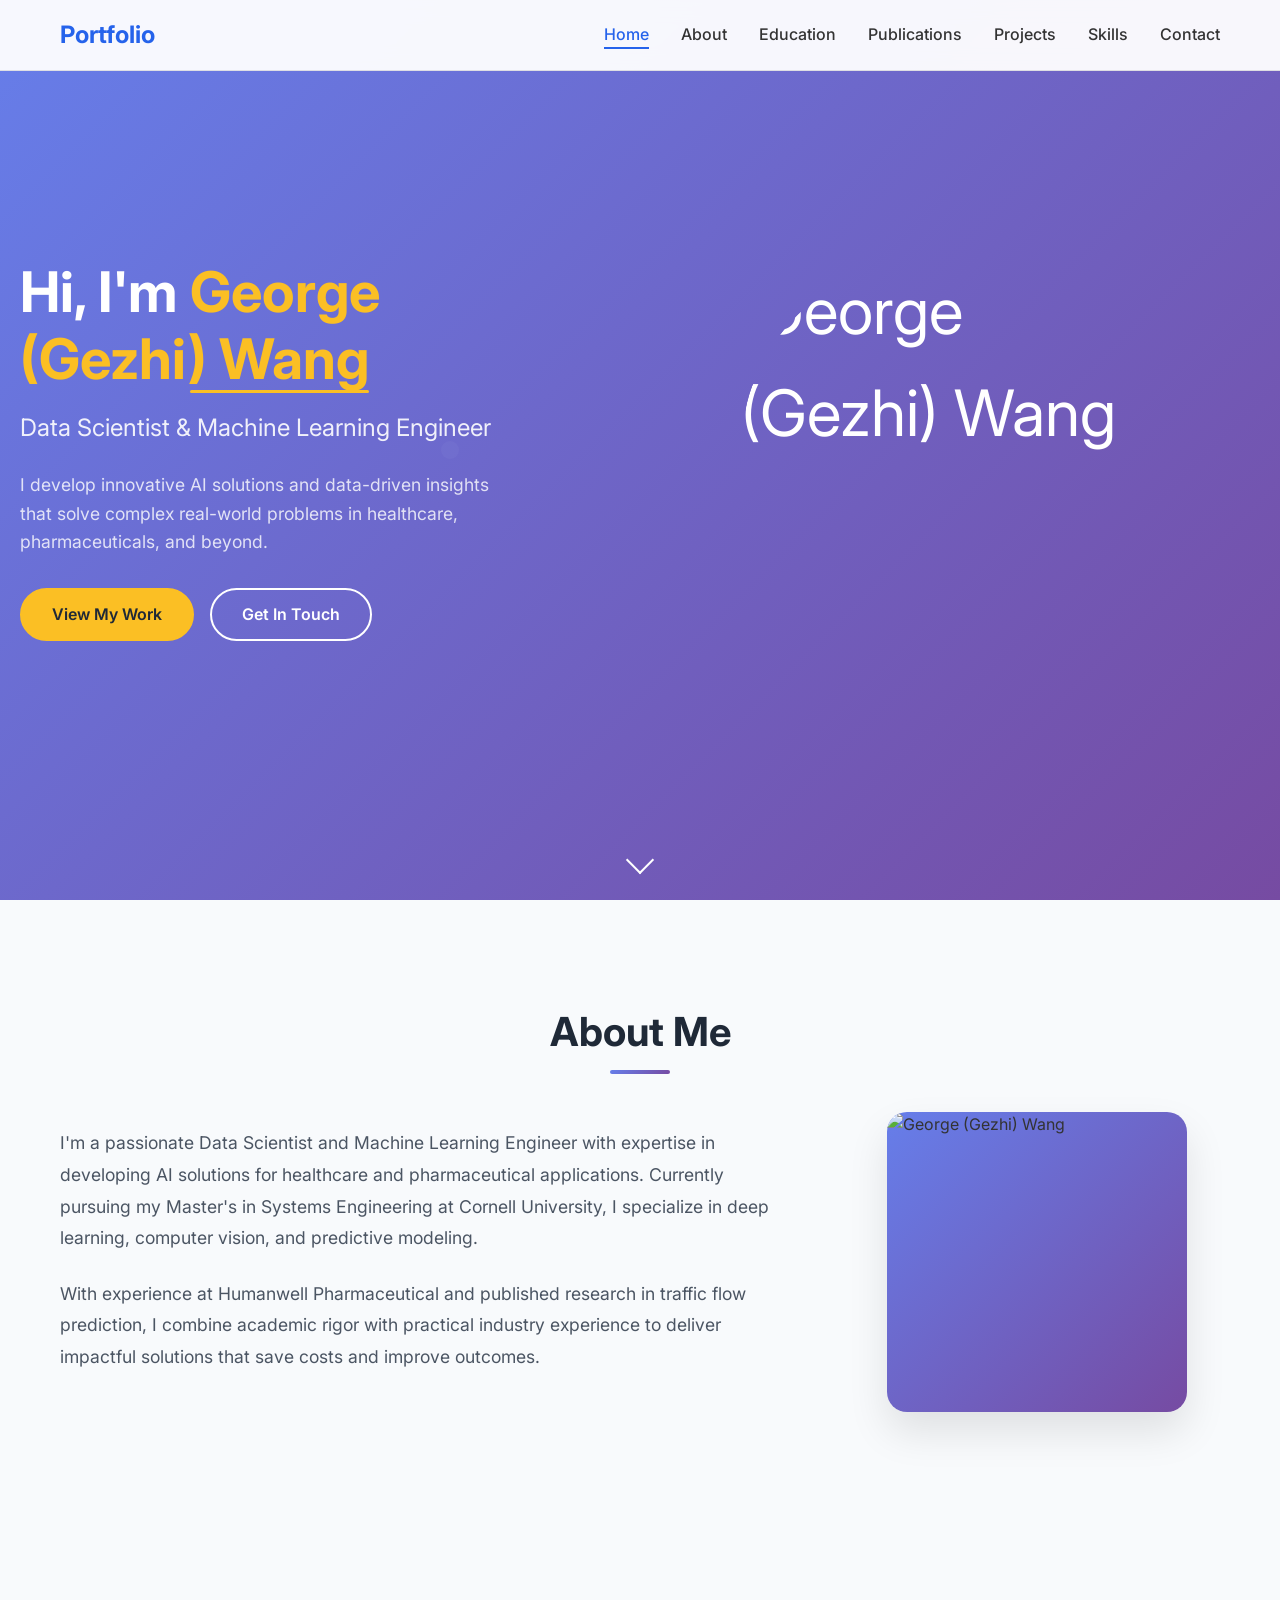
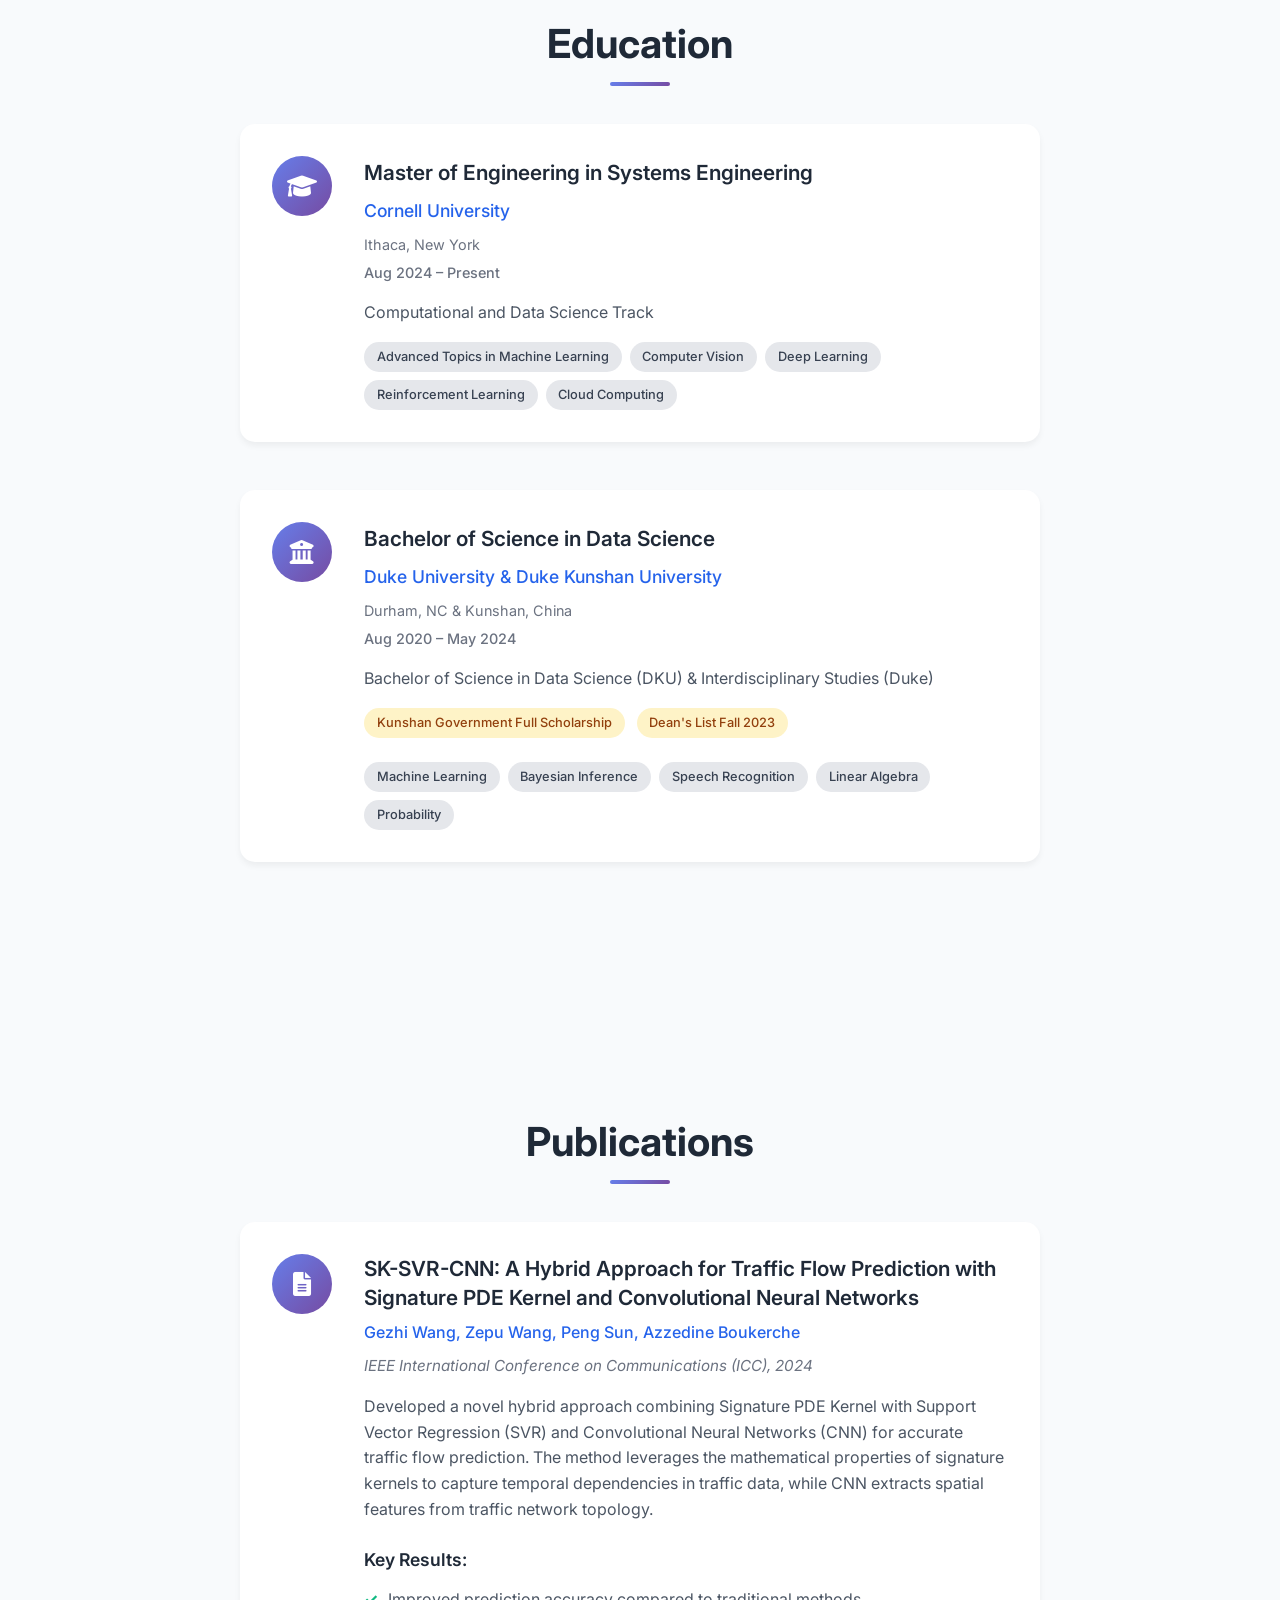
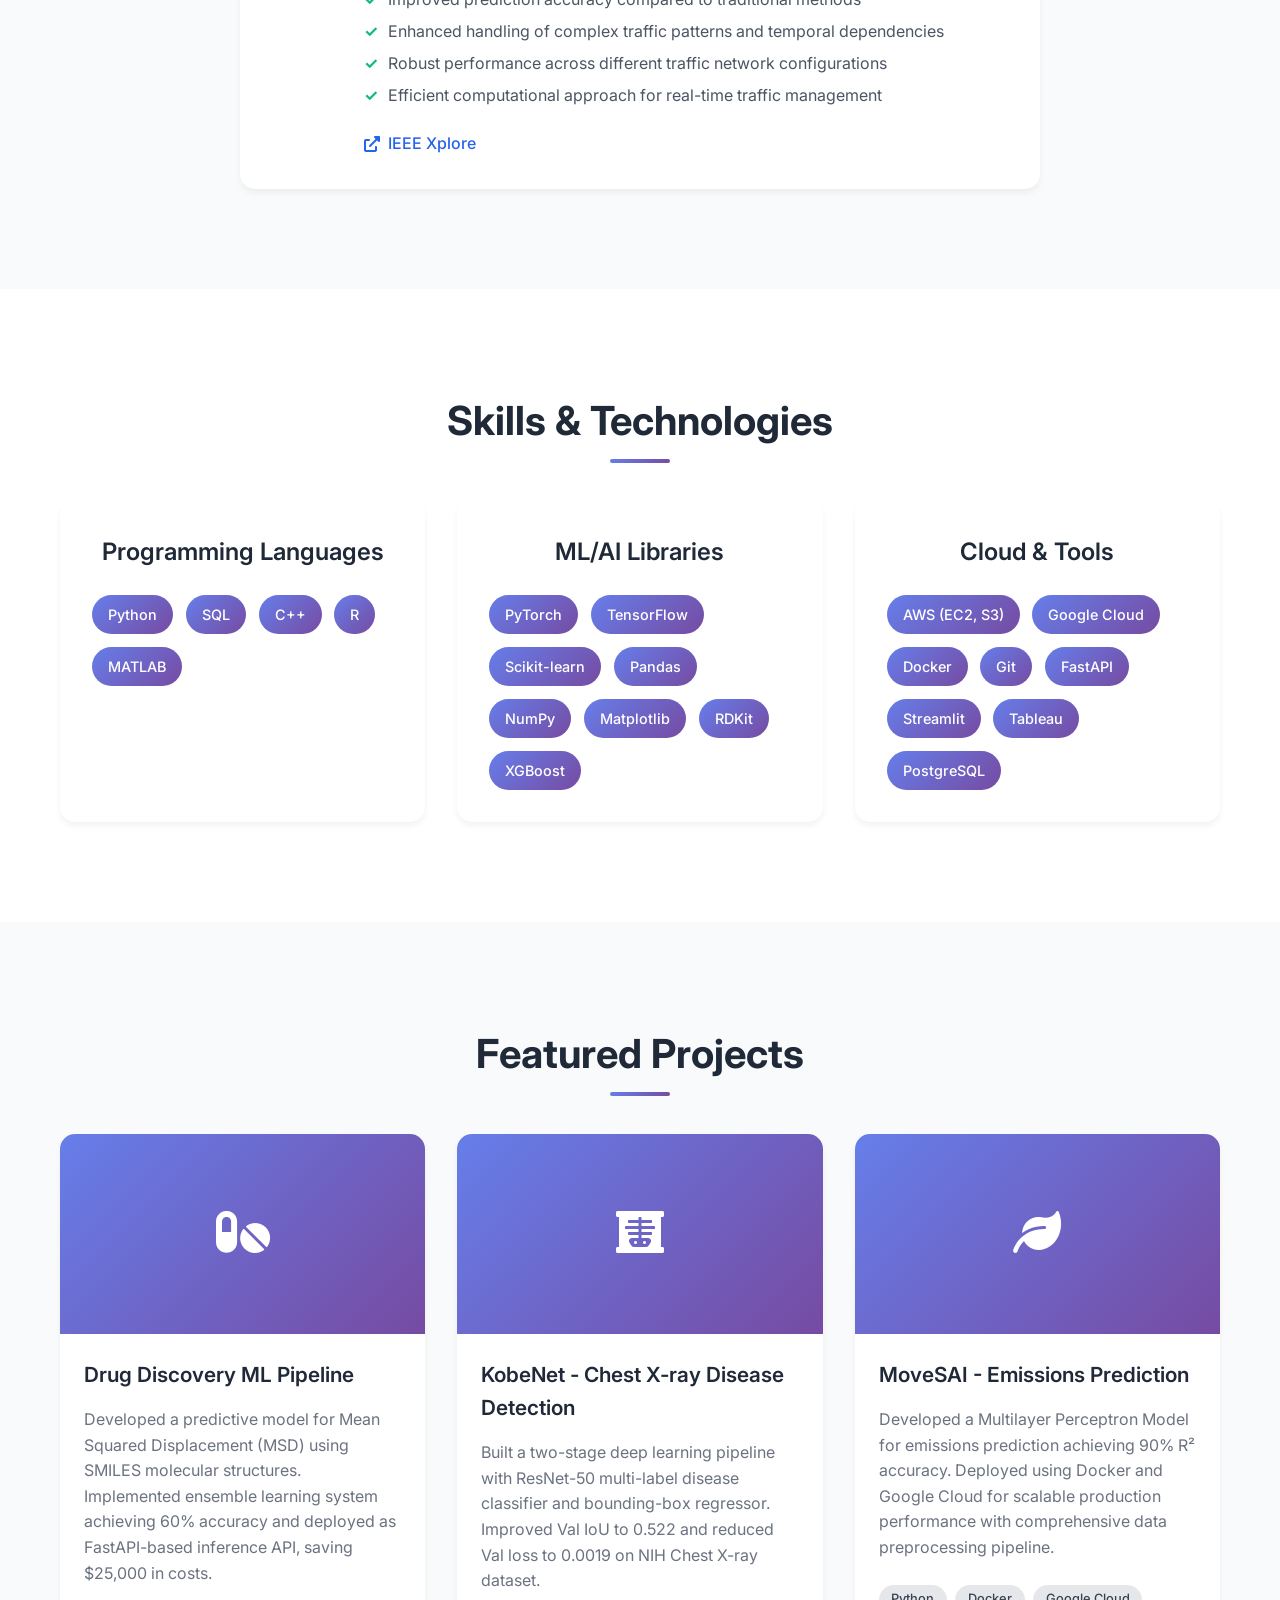
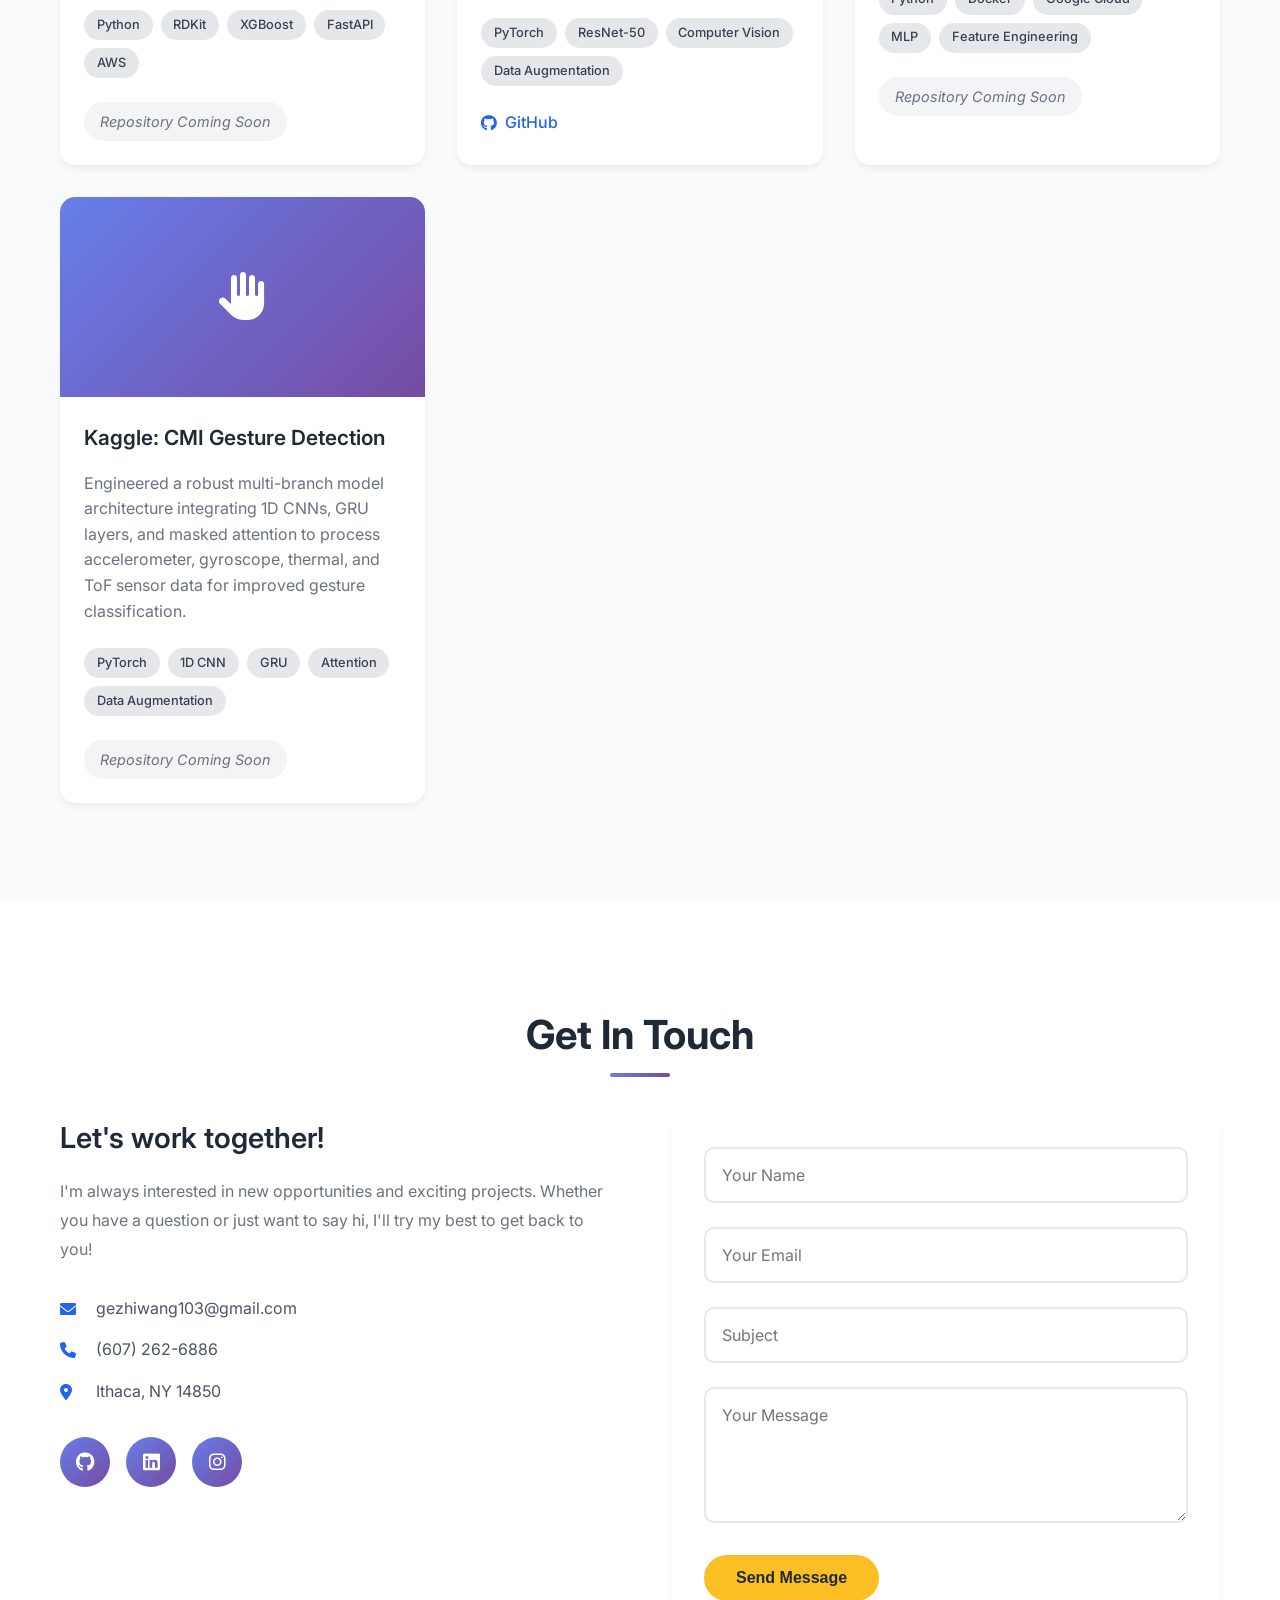
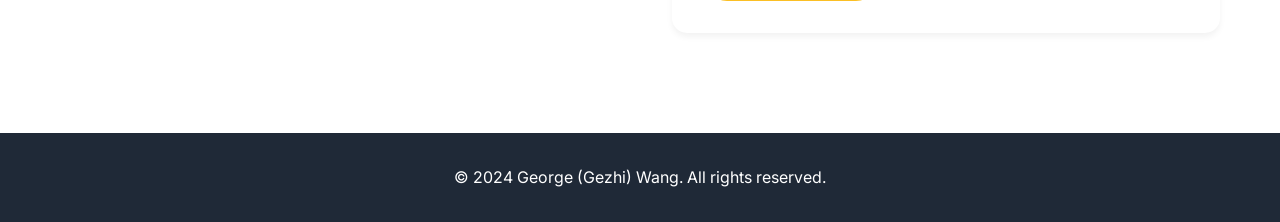
==== commit 29891e20: "Add real social media links to contact section - Add GitHub link: https://github.com/gw103 - Add Lin" ====
--- a/index.html
+++ b/index.html
@@ -358,17 +358,14 @@
                         </div>
                     </div>
                     <div class="social-links">
-                        <a href="#" class="social-link">
+                        <a href="https://github.com/gw103" class="social-link" target="_blank">
                             <i class="fab fa-github"></i>
                         </a>
-                        <a href="#" class="social-link">
+                        <a href="https://www.linkedin.com/in/george-wang-9b08572a9/" class="social-link" target="_blank">
                             <i class="fab fa-linkedin"></i>
                         </a>
-                        <a href="#" class="social-link">
-                            <i class="fab fa-twitter"></i>
-                        </a>
-                        <a href="#" class="social-link">
-                            <i class="fab fa-dribbble"></i>
+                        <a href="https://www.instagram.com/georgegezhiwang/" class="social-link" target="_blank">
+                            <i class="fab fa-instagram"></i>
                         </a>
                     </div>
                 </div>
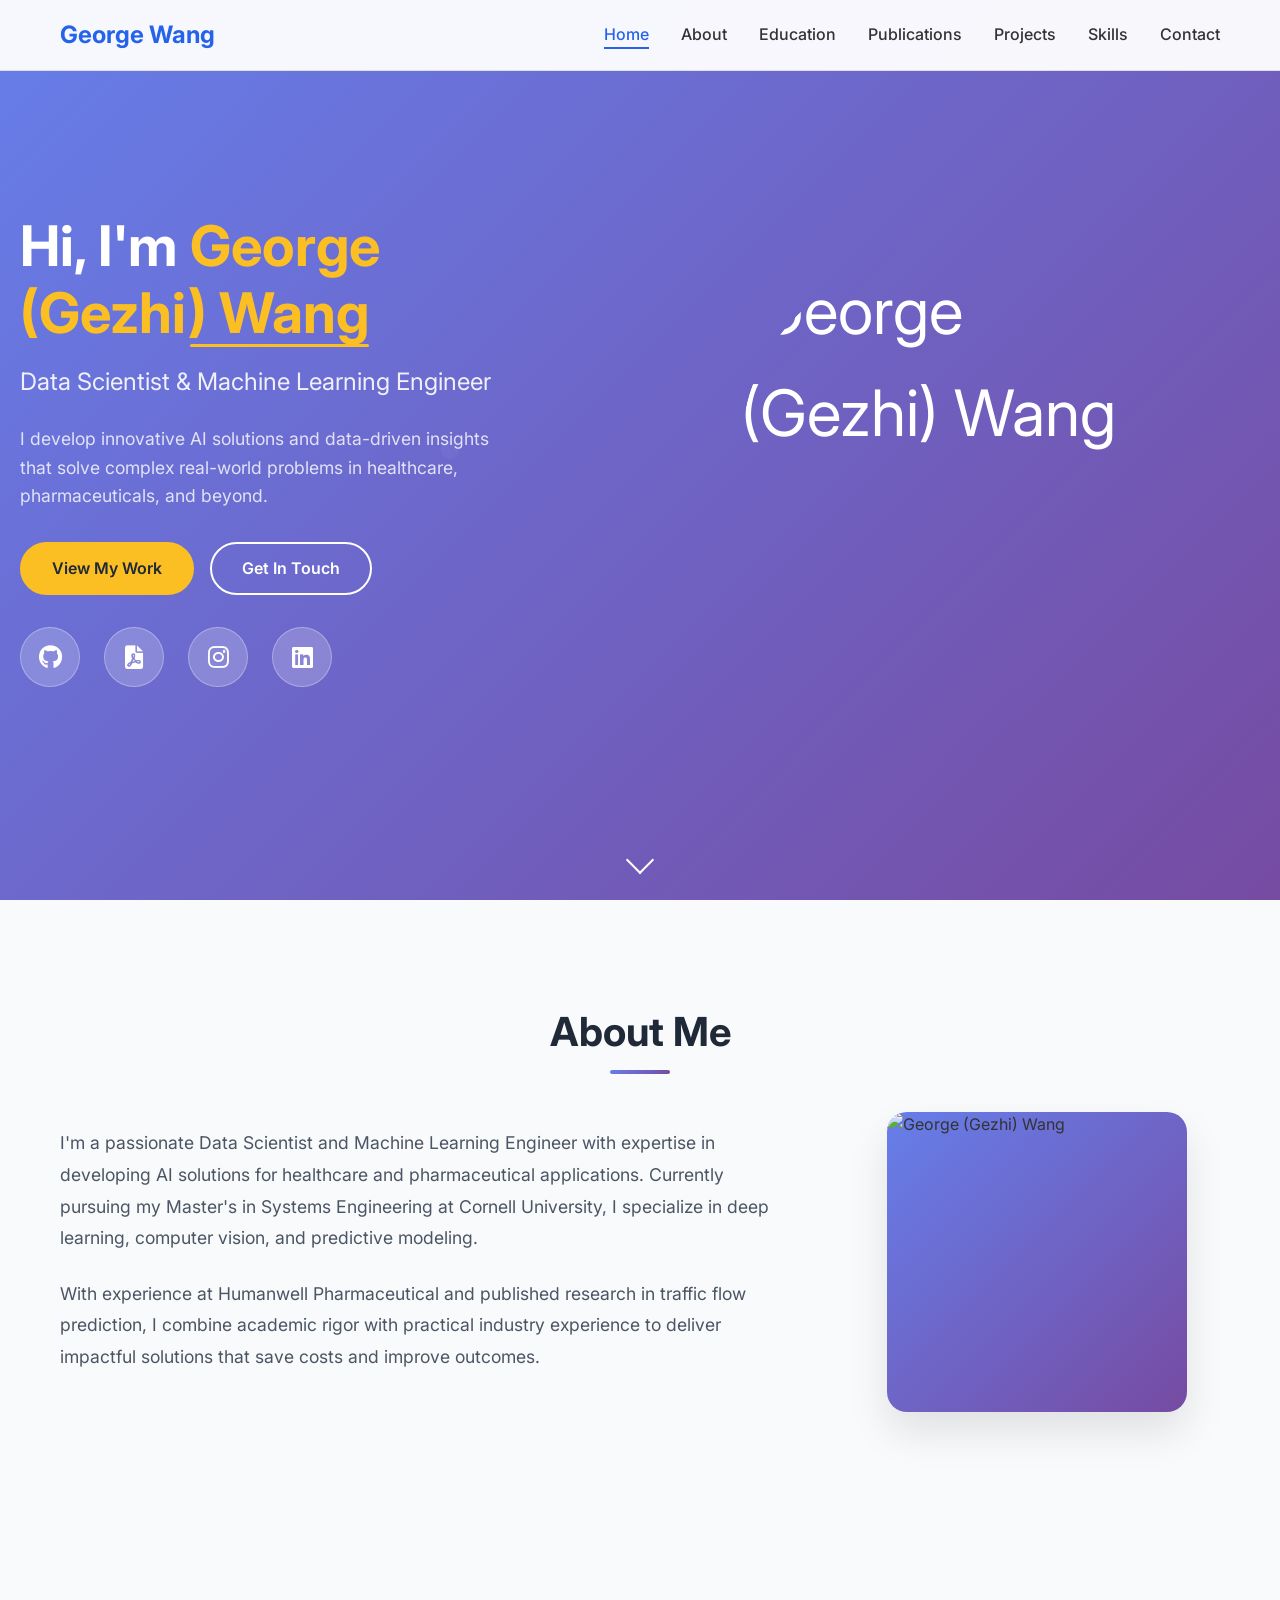
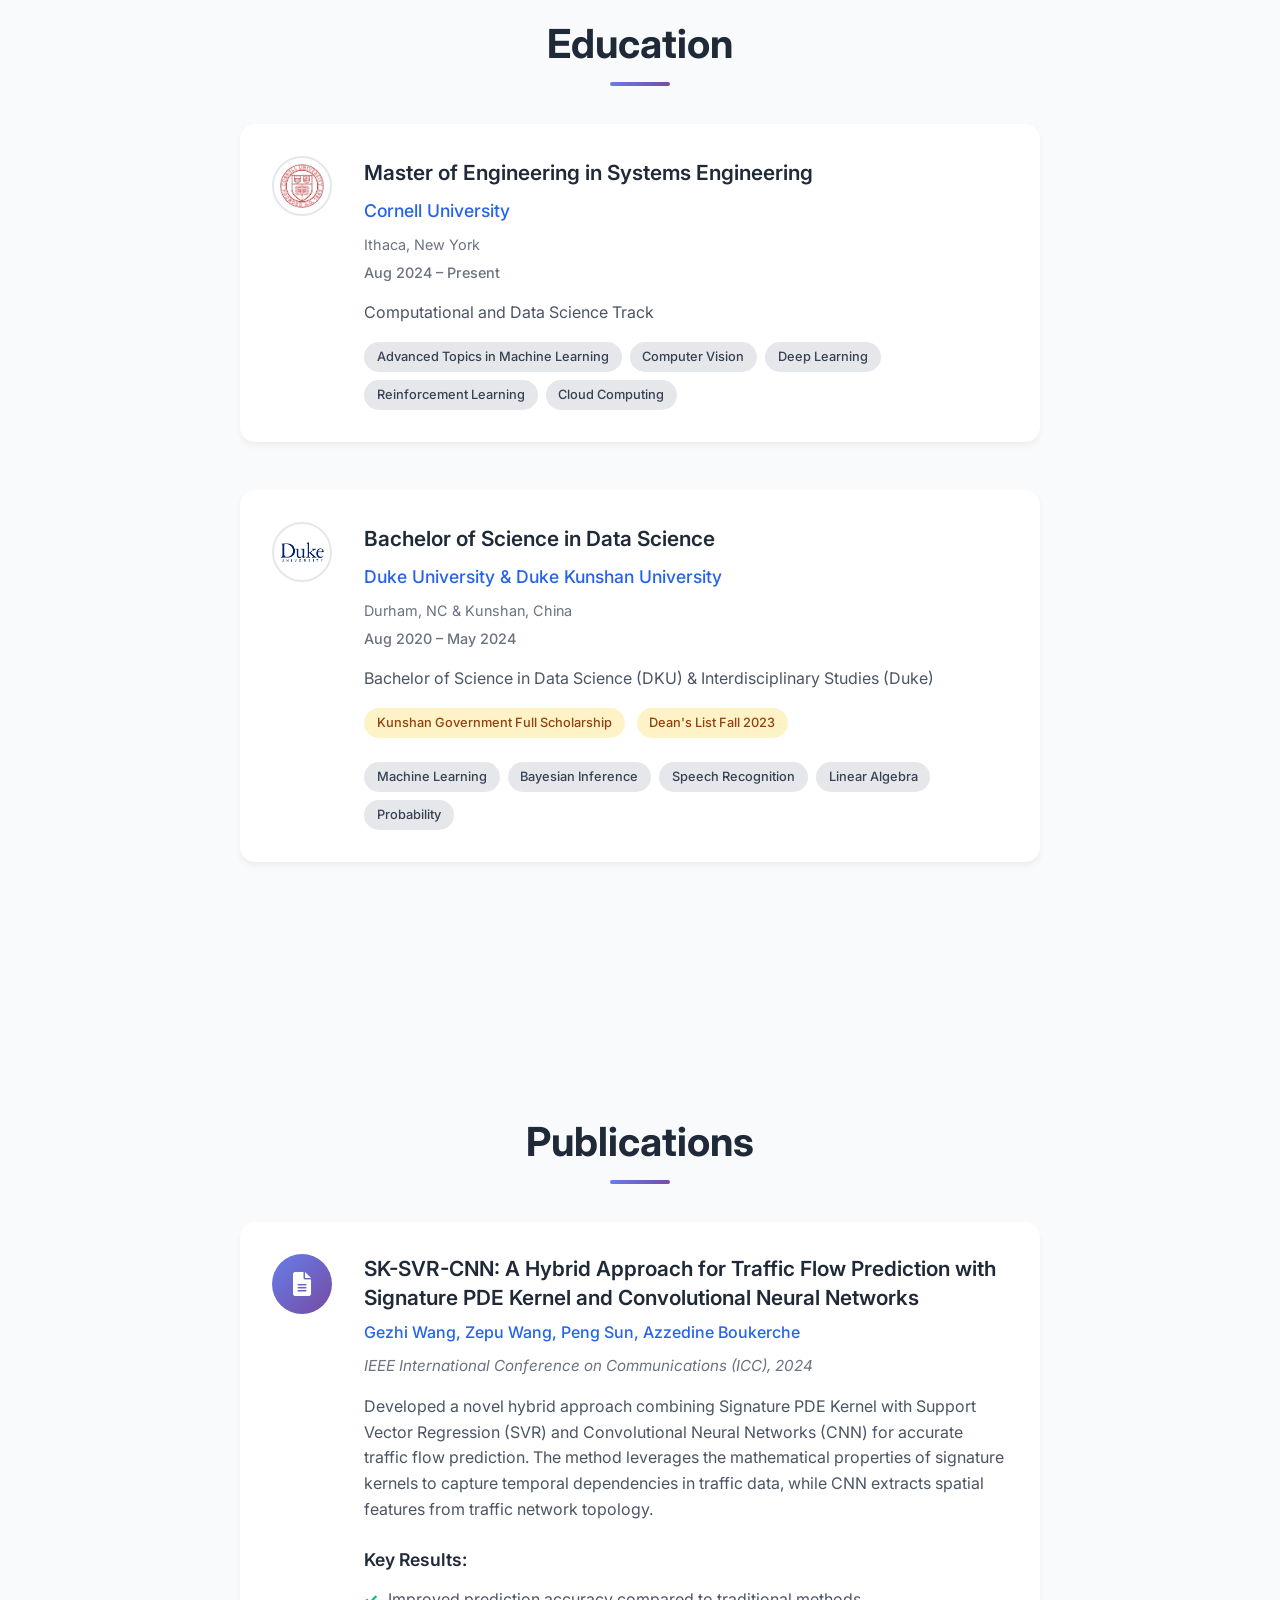
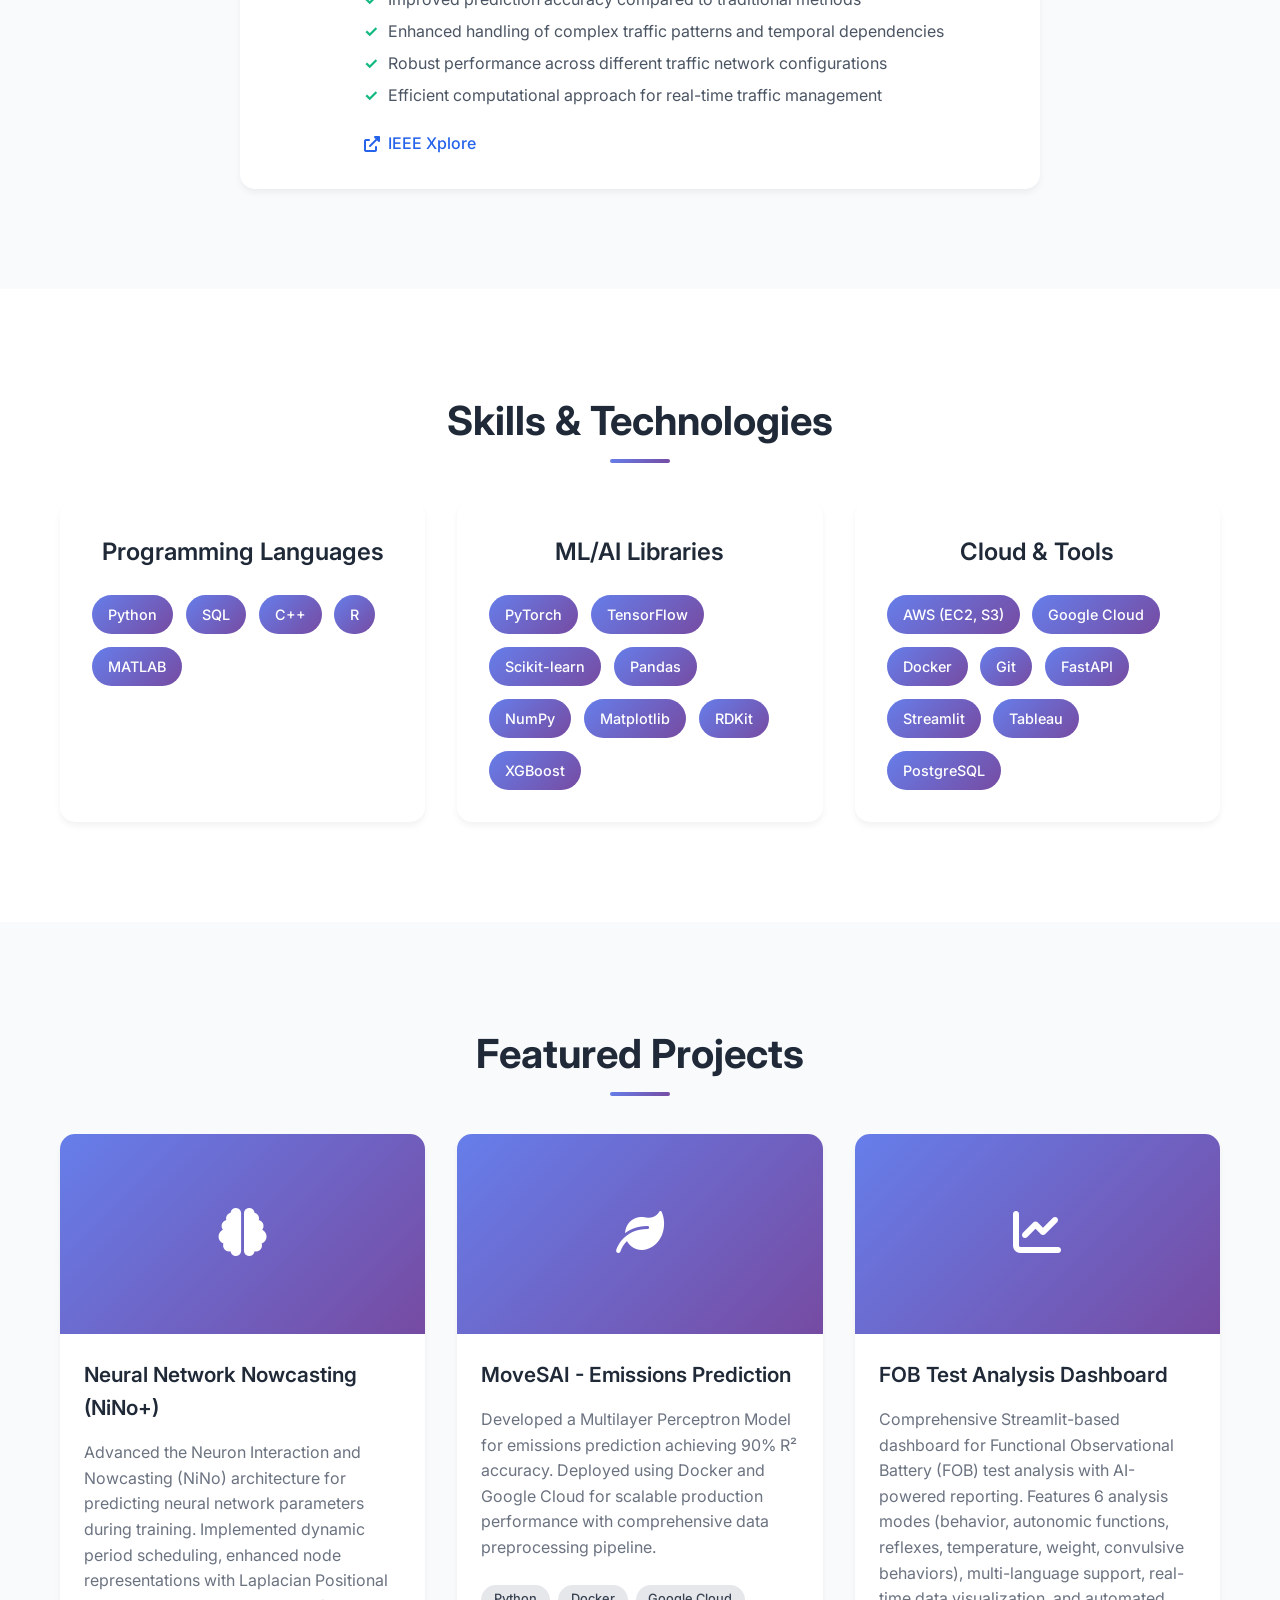
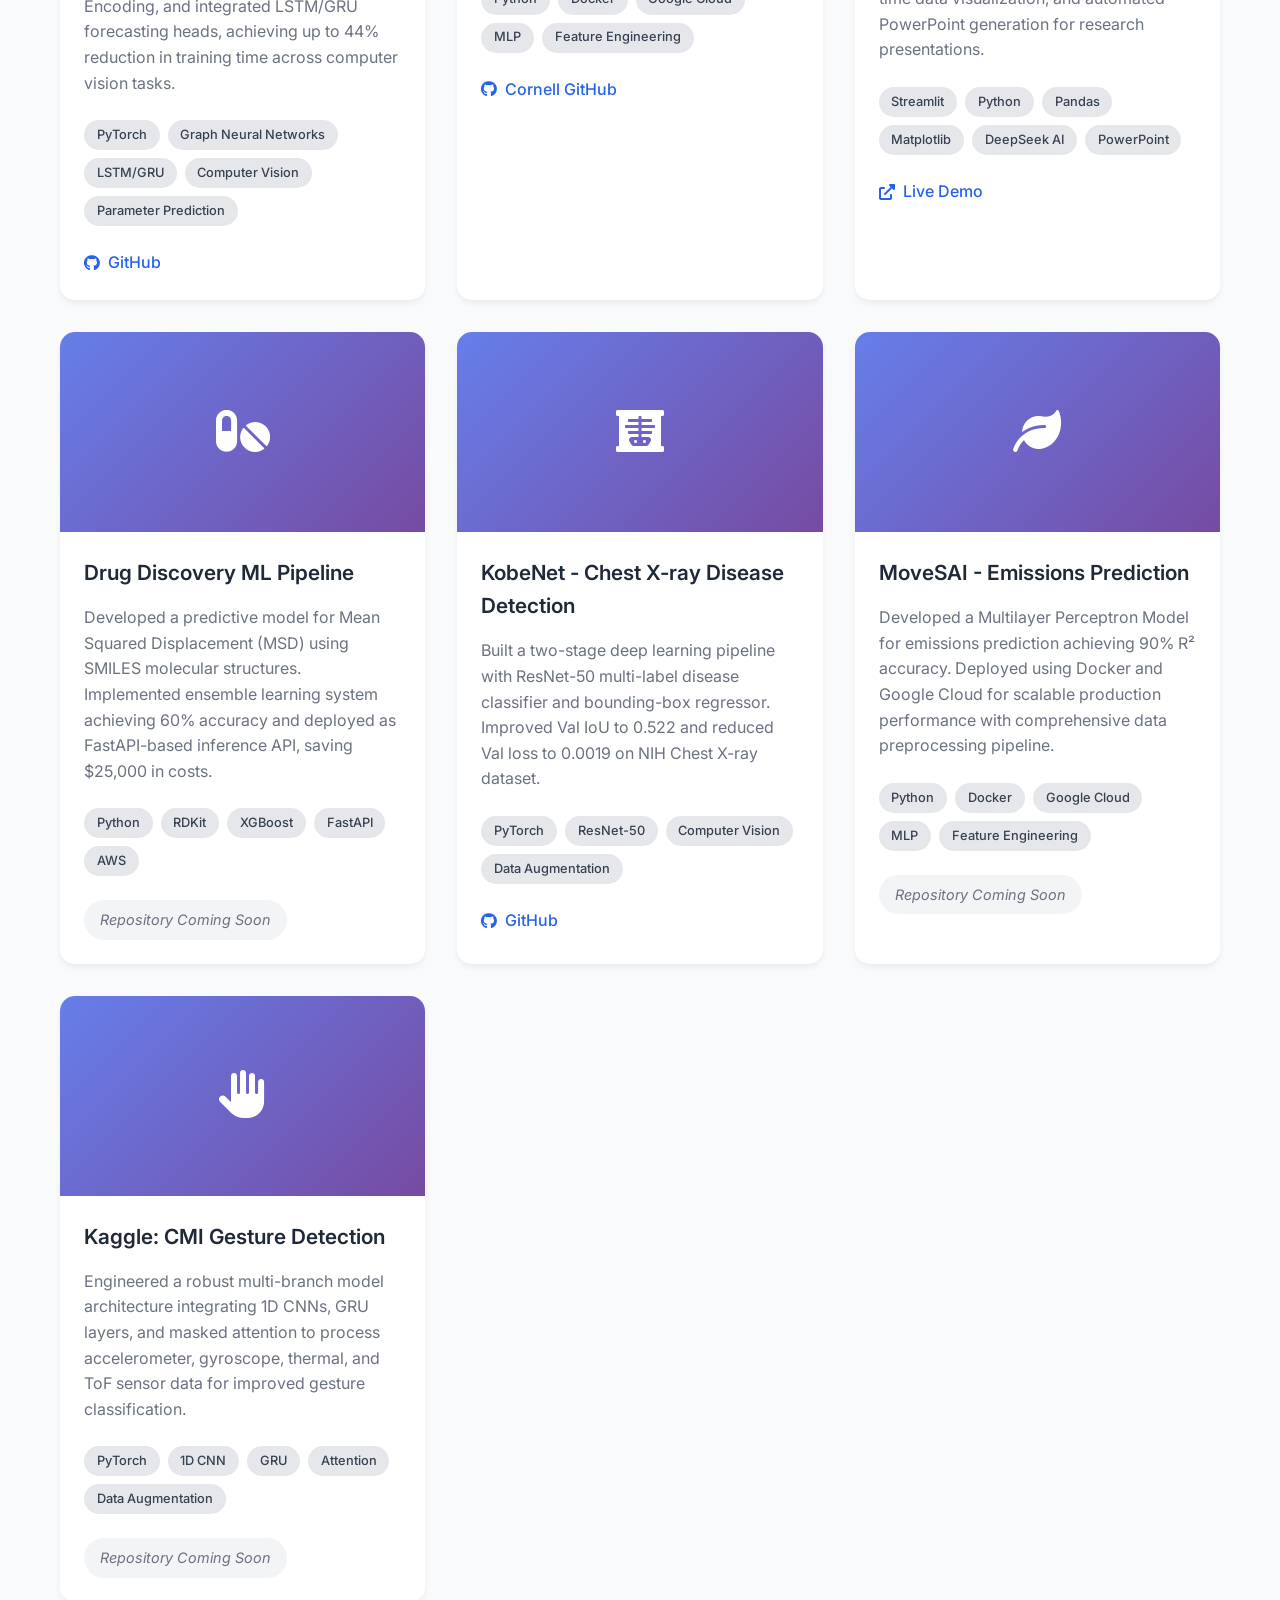
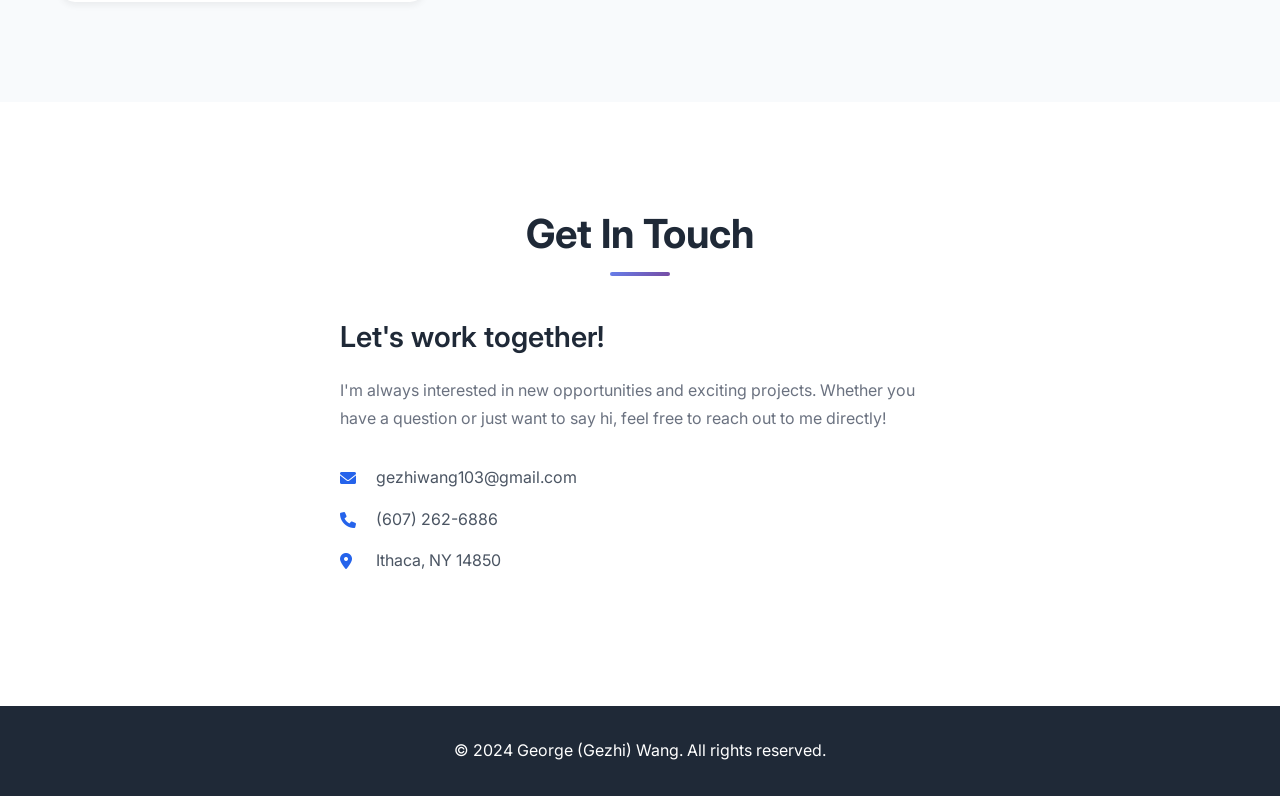
==== commit ad17b9bb: "update" ====
--- a/index.html
+++ b/index.html
@@ -3,7 +3,7 @@
 <head>
     <meta charset="UTF-8">
     <meta name="viewport" content="width=device-width, initial-scale=1.0">
-    <title>George (Gezhi) Wang - Portfolio</title>
+    <title>George (Gezhi) Wang - Data Scientist & ML Engineer</title>
     <link rel="stylesheet" href="styles.css">
     <link href="https://fonts.googleapis.com/css2?family=Inter:wght@300;400;500;600;700&display=swap" rel="stylesheet">
     <link rel="stylesheet" href="https://cdnjs.cloudflare.com/ajax/libs/font-awesome/6.0.0/css/all.min.css">
@@ -13,7 +13,7 @@
     <nav class="navbar">
         <div class="nav-container">
             <div class="nav-logo">
-                <a href="#home">Portfolio</a>
+                <a href="#home">George Wang</a>
             </div>
             <ul class="nav-menu">
                 <li class="nav-item">
@@ -61,6 +61,20 @@
                     <a href="#projects" class="btn btn-primary">View My Work</a>
                     <a href="#contact" class="btn btn-secondary">Get In Touch</a>
                 </div>
+                <div class="hero-social-links">
+                    <a href="https://github.com/gw103" class="hero-social-link" target="_blank" title="GitHub">
+                        <i class="fab fa-github"></i>
+                    </a>
+                    <a href="George(Gezhi)_Wang_CV.pdf" class="hero-social-link" target="_blank" title="Download CV">
+                        <i class="fas fa-file-pdf"></i>
+                    </a>
+                    <a href="https://www.instagram.com/georgegezhiwang/" class="hero-social-link" target="_blank" title="Instagram">
+                        <i class="fab fa-instagram"></i>
+                    </a>
+                    <a href="https://www.linkedin.com/in/george-wang-9b08572a9/" class="hero-social-link" target="_blank" title="LinkedIn">
+                        <i class="fab fa-linkedin"></i>
+                    </a>
+                </div>
             </div>
             <div class="hero-image">
                 <div class="profile-card">
@@ -108,8 +122,8 @@
             <h2 class="section-title">Education</h2>
             <div class="education-timeline">
                 <div class="education-item">
-                    <div class="education-icon">
-                        <i class="fas fa-graduation-cap"></i>
+                    <div class="education-icon university-logo">
+                        <img src="cornell.png" alt="Cornell University" class="university-logo-img">
                     </div>
                     <div class="education-content">
                         <h3>Master of Engineering in Systems Engineering</h3>
@@ -128,8 +142,8 @@
                 </div>
                 
                 <div class="education-item">
-                    <div class="education-icon">
-                        <i class="fas fa-university"></i>
+                    <div class="education-icon university-logo">
+                        <img src="duke.png" alt="Duke University" class="university-logo-img">
                     </div>
                     <div class="education-content">
                         <h3>Bachelor of Science in Data Science</h3>
@@ -246,6 +260,79 @@
                 <div class="project-card">
                     <div class="project-image">
                         <div class="project-placeholder">
+                            <i class="fas fa-brain"></i>
+                        </div>
+                    </div>
+                    <div class="project-content">
+                        <h3>Neural Network Nowcasting (NiNo+)</h3>
+                        <p>Advanced the Neuron Interaction and Nowcasting (NiNo) architecture for predicting neural network parameters during training. Implemented dynamic period scheduling, enhanced node representations with Laplacian Positional Encoding, and integrated LSTM/GRU forecasting heads, achieving up to 44% reduction in training time across computer vision tasks.</p>
+                        <div class="project-tech">
+                            <span>PyTorch</span>
+                            <span>Graph Neural Networks</span>
+                            <span>LSTM/GRU</span>
+                            <span>Computer Vision</span>
+                            <span>Parameter Prediction</span>
+                        </div>
+                        <div class="project-links">
+                            <a href="https://github.com/gw103/ParameterPredictionIsAllYouNeed" class="project-link" target="_blank">
+                                <i class="fab fa-github"></i> GitHub
+                            </a>
+                        </div>
+                    </div>
+                </div>
+
+                <div class="project-card">
+                    <div class="project-image">
+                        <div class="project-placeholder">
+                            <i class="fas fa-leaf"></i>
+                        </div>
+                    </div>
+                    <div class="project-content">
+                        <h3>MoveSAI - Emissions Prediction</h3>
+                        <p>Developed a Multilayer Perceptron Model for emissions prediction achieving 90% R² accuracy. Deployed using Docker and Google Cloud for scalable production performance with comprehensive data preprocessing pipeline.</p>
+                        <div class="project-tech">
+                            <span>Python</span>
+                            <span>Docker</span>
+                            <span>Google Cloud</span>
+                            <span>MLP</span>
+                            <span>Feature Engineering</span>
+                        </div>
+                        <div class="project-links">
+                            <a href="https://github.coecis.cornell.edu/CAT/cat_ai" class="project-link" target="_blank">
+                                <i class="fab fa-github"></i> Cornell GitHub
+                            </a>
+                        </div>
+                    </div>
+                </div>
+
+                <div class="project-card">
+                    <div class="project-image">
+                        <div class="project-placeholder">
+                            <i class="fas fa-chart-line"></i>
+                        </div>
+                    </div>
+                    <div class="project-content">
+                        <h3>FOB Test Analysis Dashboard</h3>
+                        <p>Comprehensive Streamlit-based dashboard for Functional Observational Battery (FOB) test analysis with AI-powered reporting. Features 6 analysis modes (behavior, autonomic functions, reflexes, temperature, weight, convulsive behaviors), multi-language support, real-time data visualization, and automated PowerPoint generation for research presentations.</p>
+                        <div class="project-tech">
+                            <span>Streamlit</span>
+                            <span>Python</span>
+                            <span>Pandas</span>
+                            <span>Matplotlib</span>
+                            <span>DeepSeek AI</span>
+                            <span>PowerPoint</span>
+                        </div>
+                        <div class="project-links">
+                            <a href="https://makevisez.streamlit.app" class="project-link" target="_blank">
+                                <i class="fas fa-external-link-alt"></i> Live Demo
+                            </a>
+                        </div>
+                    </div>
+                </div>
+
+                <div class="project-card">
+                    <div class="project-image">
+                        <div class="project-placeholder">
                             <i class="fas fa-pills"></i>
                         </div>
                     </div>
@@ -342,48 +429,22 @@
             <div class="contact-content">
                 <div class="contact-info">
                     <h3>Let's work together!</h3>
-                    <p>I'm always interested in new opportunities and exciting projects. Whether you have a question or just want to say hi, I'll try my best to get back to you!</p>
+                    <p>I'm always interested in new opportunities and exciting projects. Whether you have a question or just want to say hi, feel free to reach out to me directly!</p>
                     <div class="contact-methods">
                         <div class="contact-method">
                             <i class="fas fa-envelope"></i>
-                            <span>gezhiwang103@gmail.com</span>
+                            <a href="mailto:gezhiwang103@gmail.com">gezhiwang103@gmail.com</a>
                         </div>
                         <div class="contact-method">
                             <i class="fas fa-phone"></i>
-                            <span>(607) 262-6886</span>
+                            <a href="tel:+16072626886">(607) 262-6886</a>
                         </div>
                         <div class="contact-method">
                             <i class="fas fa-map-marker-alt"></i>
                             <span>Ithaca, NY 14850</span>
                         </div>
                     </div>
-                    <div class="social-links">
-                        <a href="https://github.com/gw103" class="social-link" target="_blank">
-                            <i class="fab fa-github"></i>
-                        </a>
-                        <a href="https://www.linkedin.com/in/george-wang-9b08572a9/" class="social-link" target="_blank">
-                            <i class="fab fa-linkedin"></i>
-                        </a>
-                        <a href="https://www.instagram.com/georgegezhiwang/" class="social-link" target="_blank">
-                            <i class="fab fa-instagram"></i>
-                        </a>
-                    </div>
-                </div>
-                <form class="contact-form">
-                    <div class="form-group">
-                        <input type="text" id="name" name="name" placeholder="Your Name" required>
-                    </div>
-                    <div class="form-group">
-                        <input type="email" id="email" name="email" placeholder="Your Email" required>
-                    </div>
-                    <div class="form-group">
-                        <input type="text" id="subject" name="subject" placeholder="Subject" required>
-                    </div>
-                    <div class="form-group">
-                        <textarea id="message" name="message" placeholder="Your Message" rows="5" required></textarea>
-                    </div>
-                    <button type="submit" class="btn btn-primary">Send Message</button>
-                </form>
+                </div>
             </div>
         </div>
     </section>
--- a/styles.css
+++ b/styles.css
@@ -182,6 +182,36 @@
     display: flex;
     gap: 1rem;
     flex-wrap: wrap;
+    margin-bottom: 2rem;
+}
+
+.hero-social-links {
+    display: flex;
+    gap: 1.5rem;
+    justify-content: flex-start;
+    flex-wrap: wrap;
+}
+
+.hero-social-link {
+    width: 60px;
+    height: 60px;
+    background: rgba(255, 255, 255, 0.2);
+    color: white;
+    border-radius: 50%;
+    display: flex;
+    align-items: center;
+    justify-content: center;
+    text-decoration: none;
+    font-size: 1.5rem;
+    transition: all 0.3s ease;
+    backdrop-filter: blur(10px);
+    border: 1px solid rgba(255, 255, 255, 0.3);
+}
+
+.hero-social-link:hover {
+    background: rgba(255, 255, 255, 0.3);
+    transform: translateY(-3px);
+    box-shadow: 0 10px 25px rgba(0, 0, 0, 0.2);
 }
 
 .btn {
@@ -456,6 +486,20 @@
     flex-shrink: 0;
 }
 
+.university-logo {
+    background: white;
+    border: 2px solid #e5e7eb;
+    padding: 6px;
+    overflow: hidden;
+}
+
+.university-logo-img {
+    width: 100%;
+    height: 100%;
+    object-fit: contain;
+    border-radius: 50%;
+}
+
 .education-content {
     flex: 1;
 }
@@ -794,9 +838,11 @@
 
 /* Contact Section */
 .contact-content {
-    display: grid;
-    grid-template-columns: 1fr 1fr;
-    gap: 4rem;
+    display: flex;
+    justify-content: center;
+    align-items: center;
+    max-width: 600px;
+    margin: 0 auto;
 }
 
 .contact-info h3 {
@@ -829,61 +875,17 @@
     color: #2563eb;
 }
 
-.social-links {
-    display: flex;
-    gap: 1rem;
-}
-
-.social-link {
-    width: 50px;
-    height: 50px;
-    background: linear-gradient(135deg, #667eea 0%, #764ba2 100%);
-    color: white;
-    border-radius: 50%;
-    display: flex;
-    align-items: center;
-    justify-content: center;
+.contact-method a {
+    color: #4b5563;
     text-decoration: none;
-    font-size: 1.2rem;
-    transition: transform 0.3s ease;
-}
-
-.social-link:hover {
-    transform: translateY(-3px);
-}
-
-.contact-form {
-    background: white;
-    padding: 2rem;
-    border-radius: 15px;
-    box-shadow: 0 4px 6px rgba(0, 0, 0, 0.05);
-}
-
-.form-group {
-    margin-bottom: 1.5rem;
-}
-
-.form-group input,
-.form-group textarea {
-    width: 100%;
-    padding: 1rem;
-    border: 2px solid #e5e7eb;
-    border-radius: 10px;
-    font-size: 1rem;
-    transition: border-color 0.3s ease;
-    font-family: inherit;
-}
-
-.form-group input:focus,
-.form-group textarea:focus {
-    outline: none;
-    border-color: #2563eb;
-}
-
-.form-group textarea {
-    resize: vertical;
-    min-height: 120px;
-}
+    transition: color 0.3s ease;
+}
+
+.contact-method a:hover {
+    color: #2563eb;
+}
+
+
 
 /* Footer */
 .footer {
@@ -1016,6 +1018,16 @@
         justify-content: center;
     }
 
+    .hero-social-links {
+        justify-content: center;
+    }
+    
+    .hero-social-link {
+        width: 50px;
+        height: 50px;
+        font-size: 1.3rem;
+    }
+
     .profile-card {
         width: 400px;
         height: 400px;
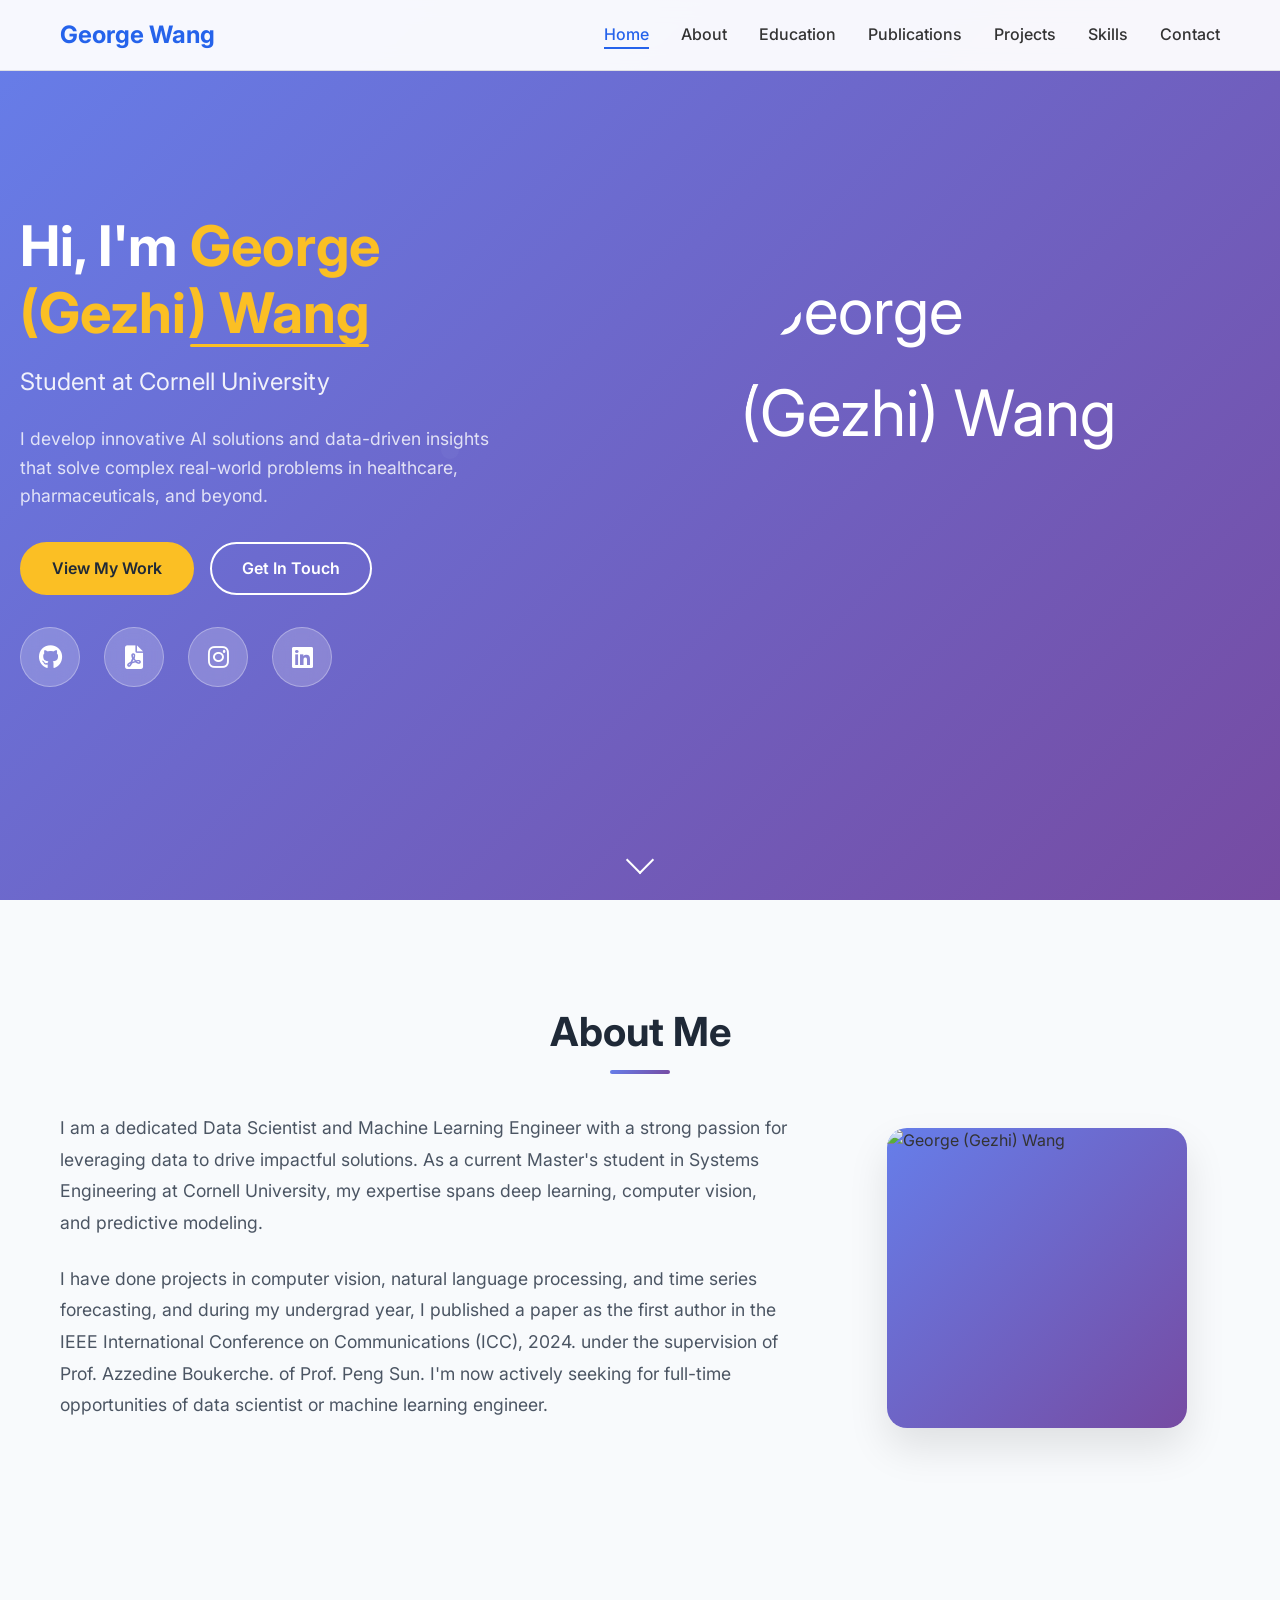
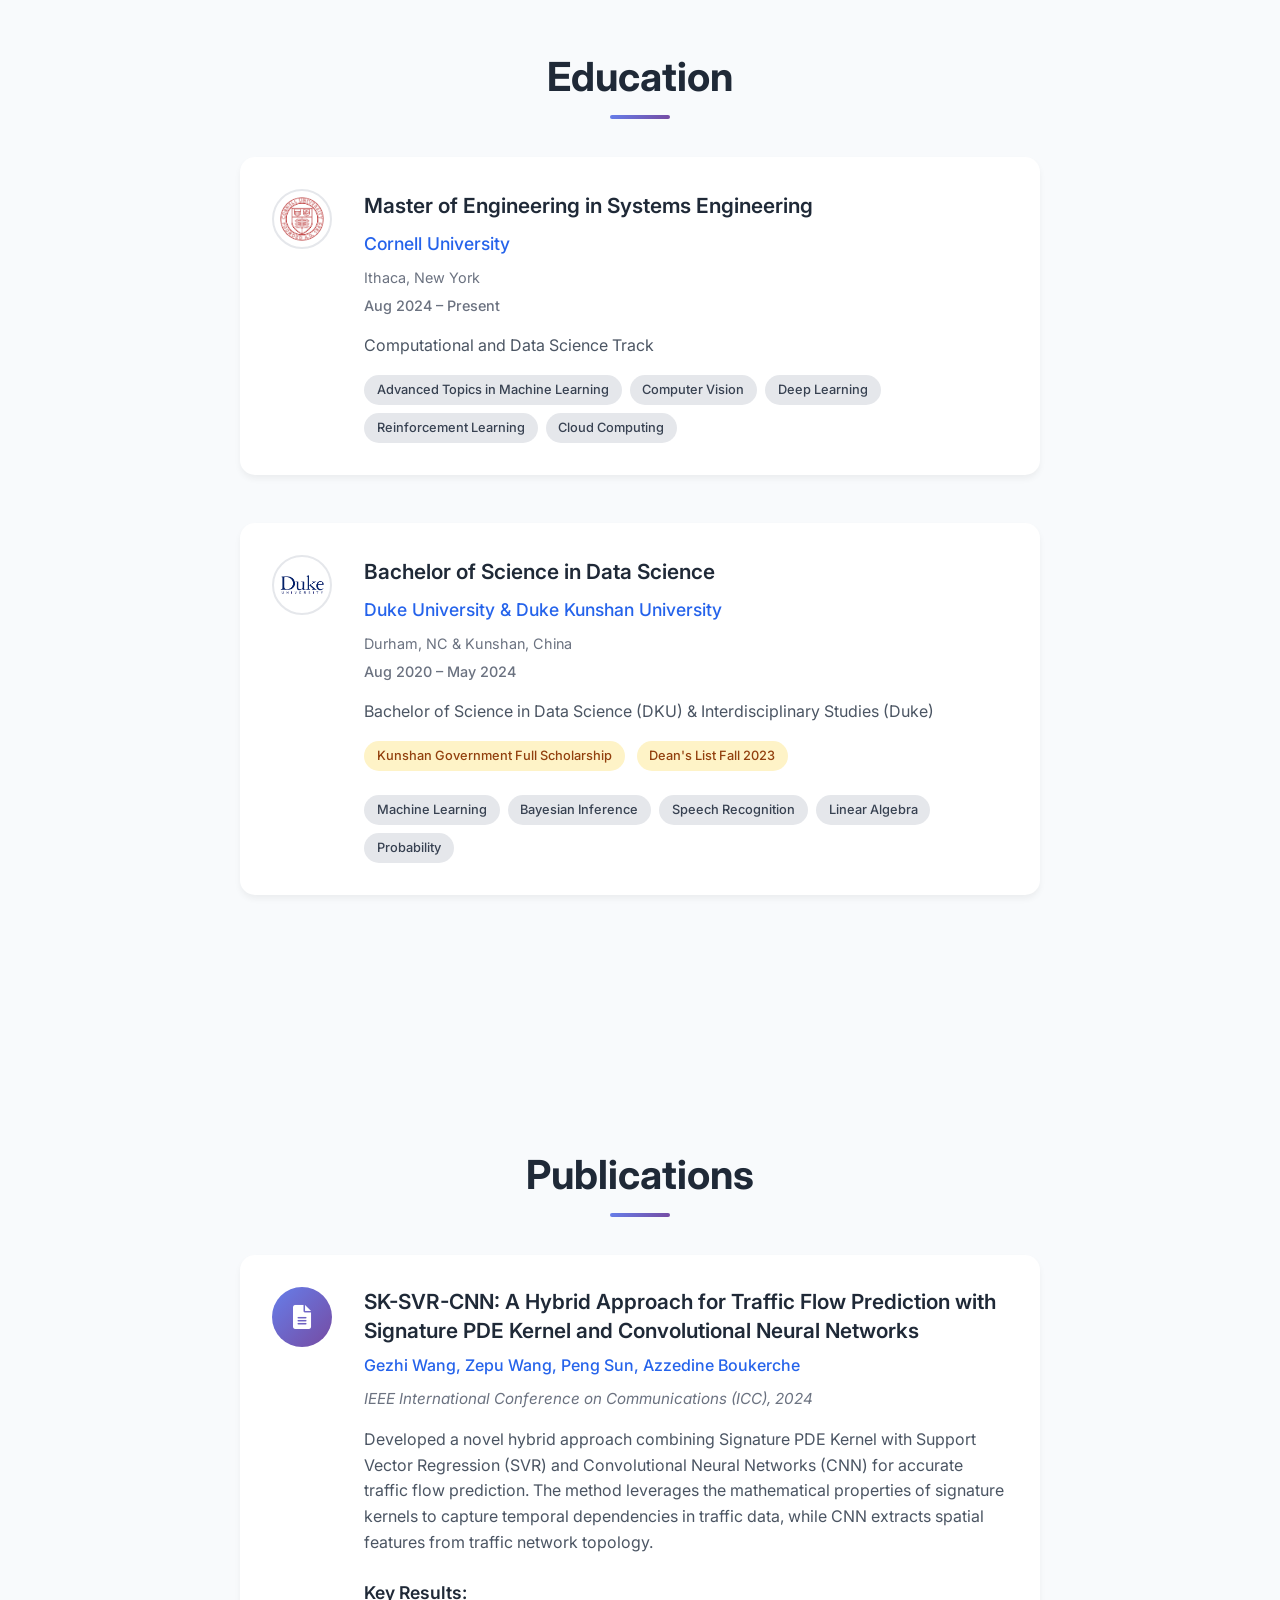
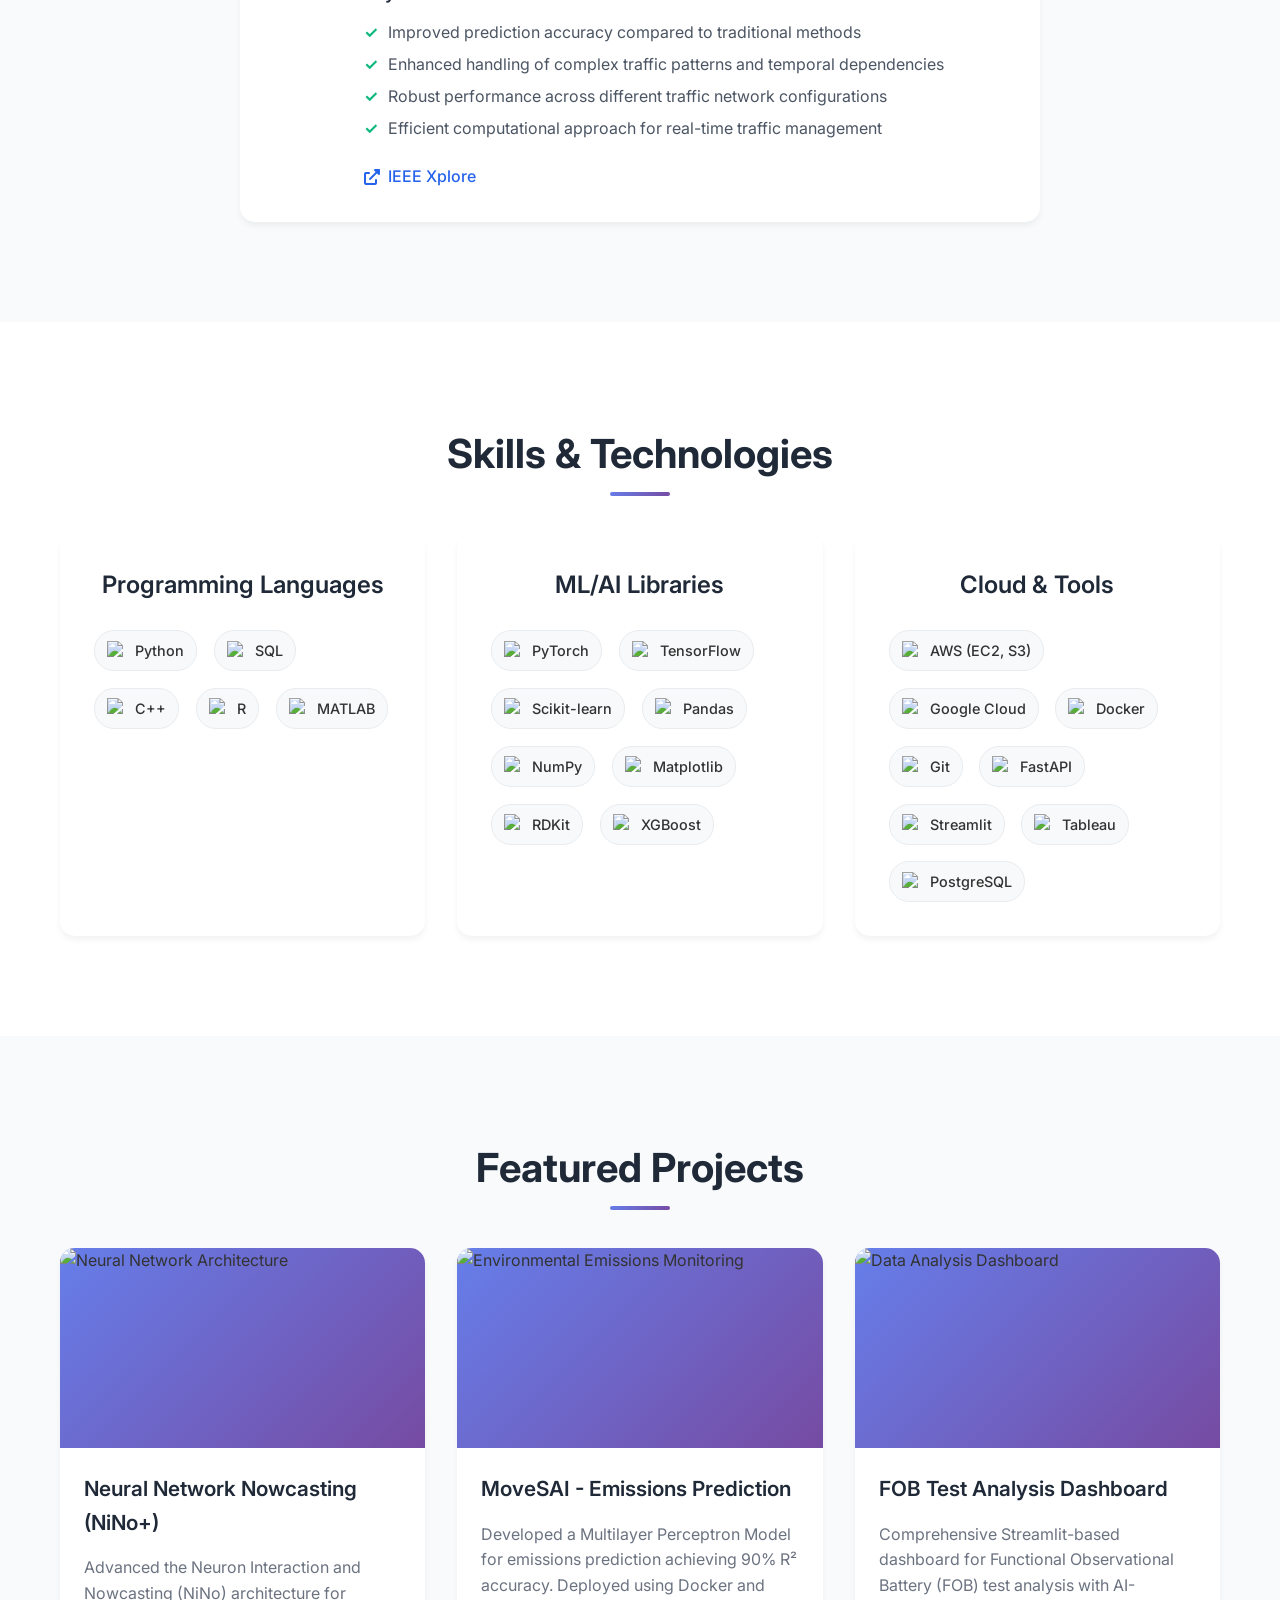
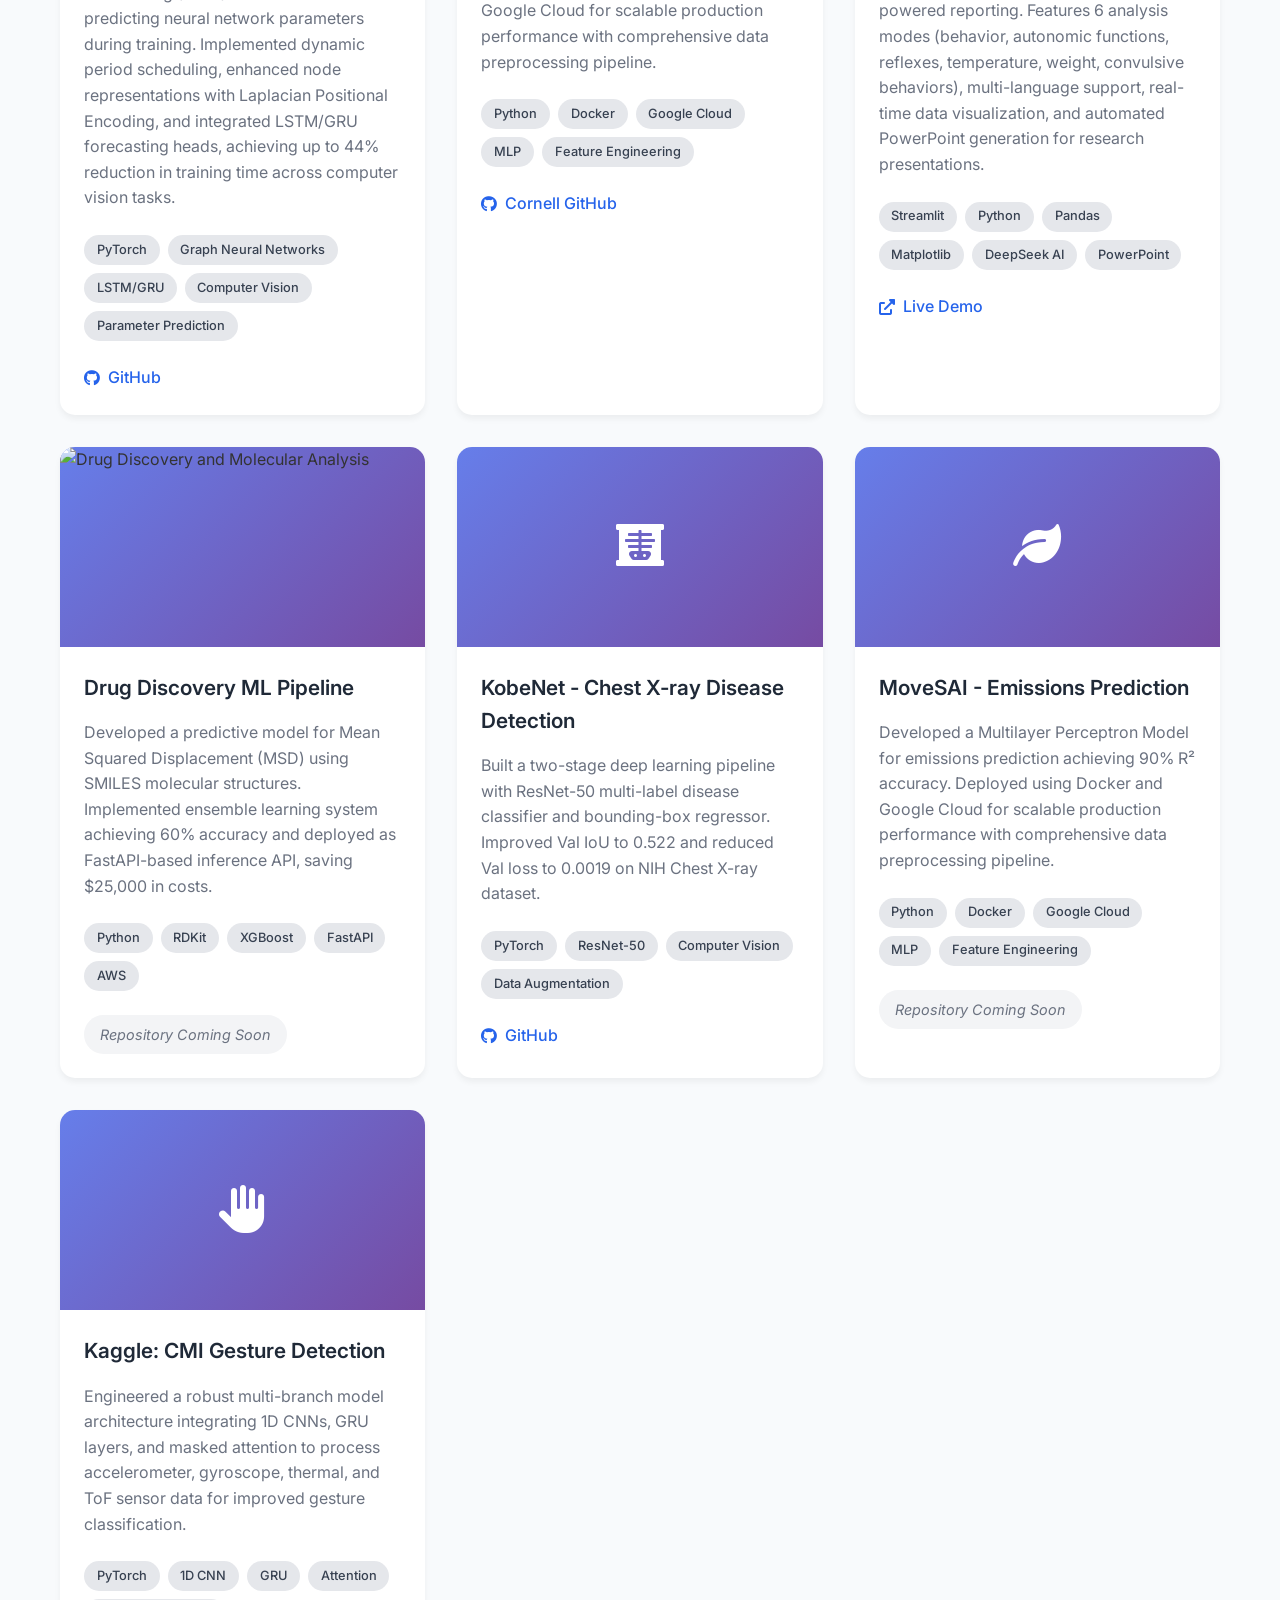
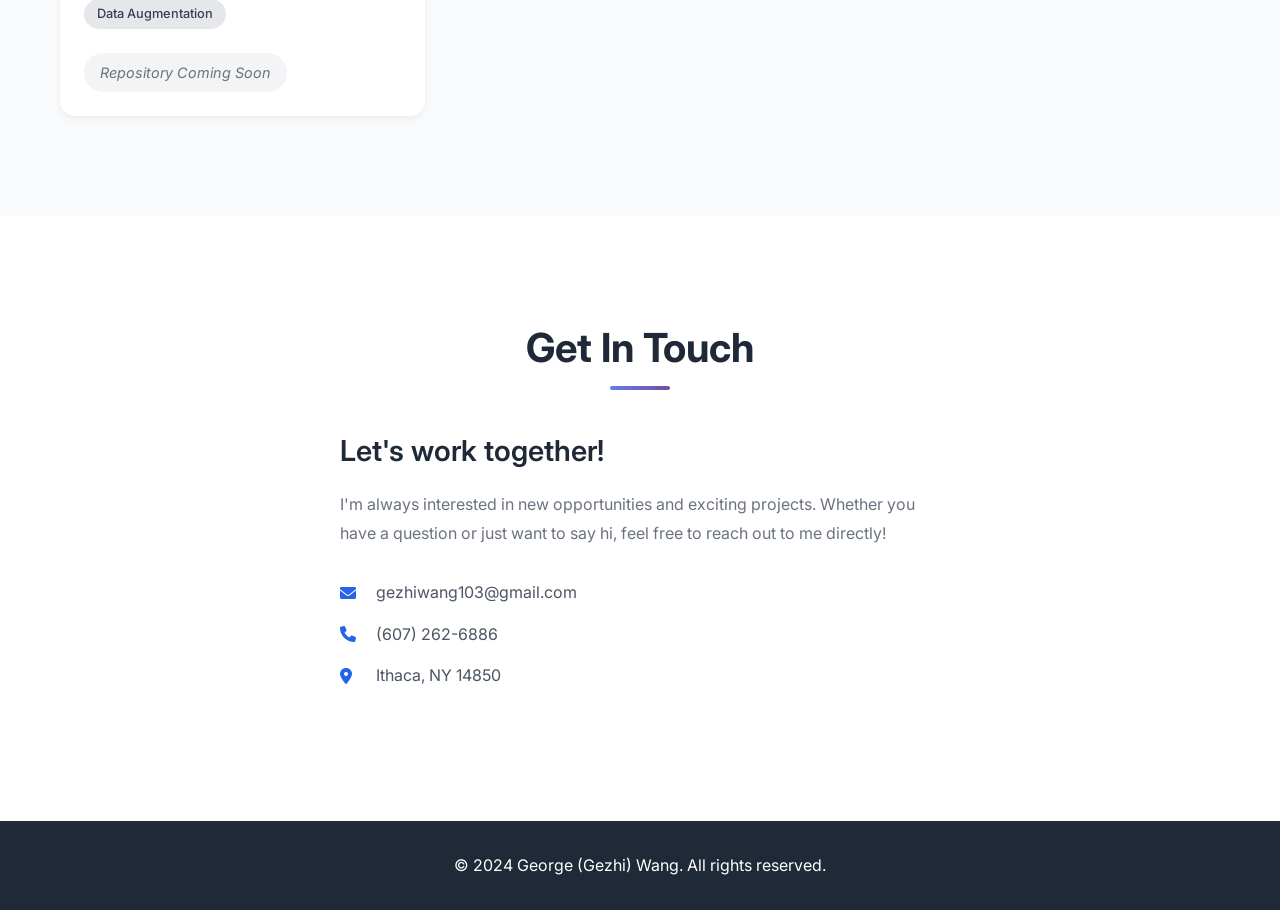
==== commit accb7426: "update" ====
--- a/index.html
+++ b/index.html
@@ -53,7 +53,7 @@
                 <h1 class="hero-title">
                     Hi, I'm <span class="highlight">George (Gezhi) Wang</span>
                 </h1>
-                <h2 class="hero-subtitle">Data Scientist & Machine Learning Engineer</h2>
+                <h2 class="hero-subtitle">Student at Cornell University</h2>
                 <p class="hero-description">
                     I develop innovative AI solutions and data-driven insights that solve complex real-world problems in healthcare, pharmaceuticals, and beyond.
                 </p>
@@ -96,15 +96,12 @@
             <div class="about-content">
                 <div class="about-text">
                     <p>
-                        I'm a passionate Data Scientist and Machine Learning Engineer with expertise in developing 
-                        AI solutions for healthcare and pharmaceutical applications. Currently pursuing my Master's 
-                        in Systems Engineering at Cornell University, I specialize in deep learning, computer vision, 
-                        and predictive modeling.
+                        I am a dedicated Data Scientist and Machine Learning Engineer with a strong passion for leveraging data to drive impactful solutions. As a current Master's student in Systems Engineering at Cornell University, my expertise spans deep learning, computer vision, and predictive modeling.
                     </p>
                     <p>
-                        With experience at Humanwell Pharmaceutical and published research in traffic flow prediction, 
-                        I combine academic rigor with practical industry experience to deliver impactful solutions 
-                        that save costs and improve outcomes.
+                        I have done projects in computer vision, natural language processing, and time series forecasting, and during my undergrad year,
+                        I published a paper as the first author in the IEEE International Conference on Communications (ICC), 2024. under the supervision of Prof. Azzedine Boukerche.
+                        of Prof. Peng Sun. I'm now actively seeking for full-time opportunities of data scientist or machine learning engineer.
                     </p>
                 </div>
                 <div class="about-image">
@@ -215,37 +212,100 @@
                 <div class="skill-category">
                     <h3>Programming Languages</h3>
                     <div class="skill-items">
-                        <span class="skill-item">Python</span>
-                        <span class="skill-item">SQL</span>
-                        <span class="skill-item">C++</span>
-                        <span class="skill-item">R</span>
-                        <span class="skill-item">MATLAB</span>
+                        <span class="skill-item">
+                            <img src="https://cdn.jsdelivr.net/gh/devicons/devicon@latest/icons/python/python-original.svg" alt="Python">
+                            Python
+                        </span>
+                        <span class="skill-item">
+                            <img src="https://cdn.jsdelivr.net/gh/devicons/devicon@latest/icons/mysql/mysql-original.svg" alt="SQL">
+                            SQL
+                        </span>
+                        <span class="skill-item">
+                            <img src="https://cdn.jsdelivr.net/gh/devicons/devicon@latest/icons/cplusplus/cplusplus-original.svg" alt="C++">
+                            C++
+                        </span>
+                        <span class="skill-item">
+                            <img src="https://cdn.jsdelivr.net/gh/devicons/devicon@latest/icons/r/r-original.svg" alt="R">
+                            R
+                        </span>
+                        <span class="skill-item">
+                            <img src="https://cdn.jsdelivr.net/gh/devicons/devicon@latest/icons/matlab/matlab-original.svg" alt="MATLAB">
+                            MATLAB
+                        </span>
                     </div>
                 </div>
                 <div class="skill-category">
                     <h3>ML/AI Libraries</h3>
                     <div class="skill-items">
-                        <span class="skill-item">PyTorch</span>
-                        <span class="skill-item">TensorFlow</span>
-                        <span class="skill-item">Scikit-learn</span>
-                        <span class="skill-item">Pandas</span>
-                        <span class="skill-item">NumPy</span>
-                        <span class="skill-item">Matplotlib</span>
-                        <span class="skill-item">RDKit</span>
-                        <span class="skill-item">XGBoost</span>
+                        <span class="skill-item">
+                            <img src="https://cdn.jsdelivr.net/gh/devicons/devicon@latest/icons/pytorch/pytorch-original.svg" alt="PyTorch">
+                            PyTorch
+                        </span>
+                        <span class="skill-item">
+                            <img src="https://cdn.jsdelivr.net/gh/devicons/devicon@latest/icons/tensorflow/tensorflow-original.svg" alt="TensorFlow">
+                            TensorFlow
+                        </span>
+                        <span class="skill-item">
+                            <img src="https://scikit-learn.org/stable/_static/scikit-learn-logo-small.png" alt="Scikit-learn">
+                            Scikit-learn
+                        </span>
+                        <span class="skill-item">
+                            <img src="https://cdn.jsdelivr.net/gh/devicons/devicon@latest/icons/pandas/pandas-original.svg" alt="Pandas">
+                            Pandas
+                        </span>
+                        <span class="skill-item">
+                            <img src="https://cdn.jsdelivr.net/gh/devicons/devicon@latest/icons/numpy/numpy-original.svg" alt="NumPy">
+                            NumPy
+                        </span>
+                        <span class="skill-item">
+                            <img src="https://matplotlib.org/stable/_static/logo2.svg" alt="Matplotlib">
+                            Matplotlib
+                        </span>
+                        <span class="skill-item">
+                            <img src="https://cdn.jsdelivr.net/gh/devicons/devicon@latest/icons/python/python-original.svg" alt="RDKit">
+                            RDKit
+                        </span>
+                        <span class="skill-item">
+                            <img src="https://cdn.jsdelivr.net/gh/devicons/devicon@latest/icons/python/python-original.svg" alt="XGBoost">
+                            XGBoost
+                        </span>
                     </div>
                 </div>
                 <div class="skill-category">
                     <h3>Cloud & Tools</h3>
                     <div class="skill-items">
-                        <span class="skill-item">AWS (EC2, S3)</span>
-                        <span class="skill-item">Google Cloud</span>
-                        <span class="skill-item">Docker</span>
-                        <span class="skill-item">Git</span>
-                        <span class="skill-item">FastAPI</span>
-                        <span class="skill-item">Streamlit</span>
-                        <span class="skill-item">Tableau</span>
-                        <span class="skill-item">PostgreSQL</span>
+                        <span class="skill-item">
+                            <img src="https://cdn.jsdelivr.net/gh/devicons/devicon@latest/icons/amazonwebservices/amazonwebservices-plain-wordmark.svg" alt="AWS">
+                            AWS (EC2, S3)
+                        </span>
+                        <span class="skill-item">
+                            <img src="https://cdn.jsdelivr.net/gh/devicons/devicon@latest/icons/googlecloud/googlecloud-original.svg" alt="Google Cloud">
+                            Google Cloud
+                        </span>
+                        <span class="skill-item">
+                            <img src="https://cdn.jsdelivr.net/gh/devicons/devicon@latest/icons/docker/docker-original.svg" alt="Docker">
+                            Docker
+                        </span>
+                        <span class="skill-item">
+                            <img src="https://cdn.jsdelivr.net/gh/devicons/devicon@latest/icons/git/git-original.svg" alt="Git">
+                            Git
+                        </span>
+                        <span class="skill-item">
+                            <img src="https://cdn.jsdelivr.net/gh/devicons/devicon@latest/icons/python/python-original.svg" alt="FastAPI">
+                            FastAPI
+                        </span>
+                        <span class="skill-item">
+                            <img src="https://img.icons8.com/color/48/streamlit.png" alt="Streamlit">
+                            Streamlit
+                        </span>
+                        <span class="skill-item">
+                            <img src="https://upload.wikimedia.org/wikipedia/commons/4/4b/Tableau_Logo.png" alt="Tableau">
+                            Tableau
+                        </span>
+                        <span class="skill-item">
+                            <img src="https://cdn.jsdelivr.net/gh/devicons/devicon@latest/icons/postgresql/postgresql-original.svg" alt="PostgreSQL">
+                            PostgreSQL
+                        </span>
                     </div>
                 </div>
             </div>
@@ -259,9 +319,7 @@
             <div class="projects-grid">
                 <div class="project-card">
                     <div class="project-image">
-                        <div class="project-placeholder">
-                            <i class="fas fa-brain"></i>
-                        </div>
+                        <img src="https://images.unsplash.com/photo-1555949963-aa79dcee981c?ixlib=rb-4.0.3&ixid=M3wxMjA3fDB8MHxwaG90by1wYWdlfHx8fGVufDB8fHx8fA%3D%3D&auto=format&fit=crop&w=1000&q=80" alt="Neural Network Architecture" style="width: 100%; height: 100%; object-fit: cover;">
                     </div>
                     <div class="project-content">
                         <h3>Neural Network Nowcasting (NiNo+)</h3>
@@ -283,9 +341,7 @@
 
                 <div class="project-card">
                     <div class="project-image">
-                        <div class="project-placeholder">
-                            <i class="fas fa-leaf"></i>
-                        </div>
+                        <img src="https://images.unsplash.com/photo-1581094794329-c8112a89af12?ixlib=rb-4.0.3&ixid=M3wxMjA3fDB8MHxwaG90by1wYWdlfHx8fGVufDB8fHx8fA%3D%3D&auto=format&fit=crop&w=1000&q=80" alt="Environmental Emissions Monitoring" style="width: 100%; height: 100%; object-fit: cover;">
                     </div>
                     <div class="project-content">
                         <h3>MoveSAI - Emissions Prediction</h3>
@@ -307,9 +363,7 @@
 
                 <div class="project-card">
                     <div class="project-image">
-                        <div class="project-placeholder">
-                            <i class="fas fa-chart-line"></i>
-                        </div>
+                        <img src="https://images.unsplash.com/photo-1551288049-bebda4e38f71?ixlib=rb-4.0.3&ixid=M3wxMjA3fDB8MHxwaG90by1wYWdlfHx8fGVufDB8fHx8fA%3D%3D&auto=format&fit=crop&w=1000&q=80" alt="Data Analysis Dashboard" style="width: 100%; height: 100%; object-fit: cover;">
                     </div>
                     <div class="project-content">
                         <h3>FOB Test Analysis Dashboard</h3>
@@ -332,9 +386,7 @@
 
                 <div class="project-card">
                     <div class="project-image">
-                        <div class="project-placeholder">
-                            <i class="fas fa-pills"></i>
-                        </div>
+                        <img src="https://images.unsplash.com/photo-1582719508461-905c673771fd?ixlib=rb-4.0.3&ixid=M3wxMjA3fDB8MHxwaG90by1wYWdlfHx8fGVufDB8fHx8fA%3D%3D&auto=format&fit=crop&w=1000&q=80" alt="Drug Discovery and Molecular Analysis" style="width: 100%; height: 100%; object-fit: cover;">
                     </div>
                     <div class="project-content">
                         <h3>Drug Discovery ML Pipeline</h3>
--- a/styles.css
+++ b/styles.css
@@ -759,6 +759,54 @@
 .project-card:hover {
     transform: translateY(-10px);
     box-shadow: 0 20px 40px rgba(0, 0, 0, 0.1);
+}
+
+/* Skill Items with Logos */
+.skill-item {
+    display: inline-flex;
+    align-items: center;
+    gap: 8px;
+    background: #f8f9fa;
+    padding: 8px 12px;
+    border-radius: 20px;
+    font-size: 0.9rem;
+    color: #333;
+    transition: all 0.3s ease;
+    border: 1px solid #e9ecef;
+    margin: 2px;
+}
+
+.skill-item:hover {
+    transform: translateY(-2px);
+    box-shadow: 0 4px 12px rgba(0, 0, 0, 0.15);
+    background: #fff;
+    color: #333;
+}
+
+.skill-item img {
+    width: 20px;
+    height: 20px;
+    object-fit: contain;
+}
+
+/* Skill Items with Text Only */
+.skill-item-text {
+    display: inline-block;
+    background: #f8f9fa;
+    padding: 8px 12px;
+    border-radius: 20px;
+    font-size: 0.9rem;
+    color: #333;
+    transition: all 0.3s ease;
+    border: 1px solid #e9ecef;
+    margin: 2px;
+}
+
+.skill-item-text:hover {
+    transform: translateY(-2px);
+    box-shadow: 0 4px 12px rgba(0, 0, 0, 0.15);
+    background: #fff;
+    color: #333;
 }
 
 .project-image {
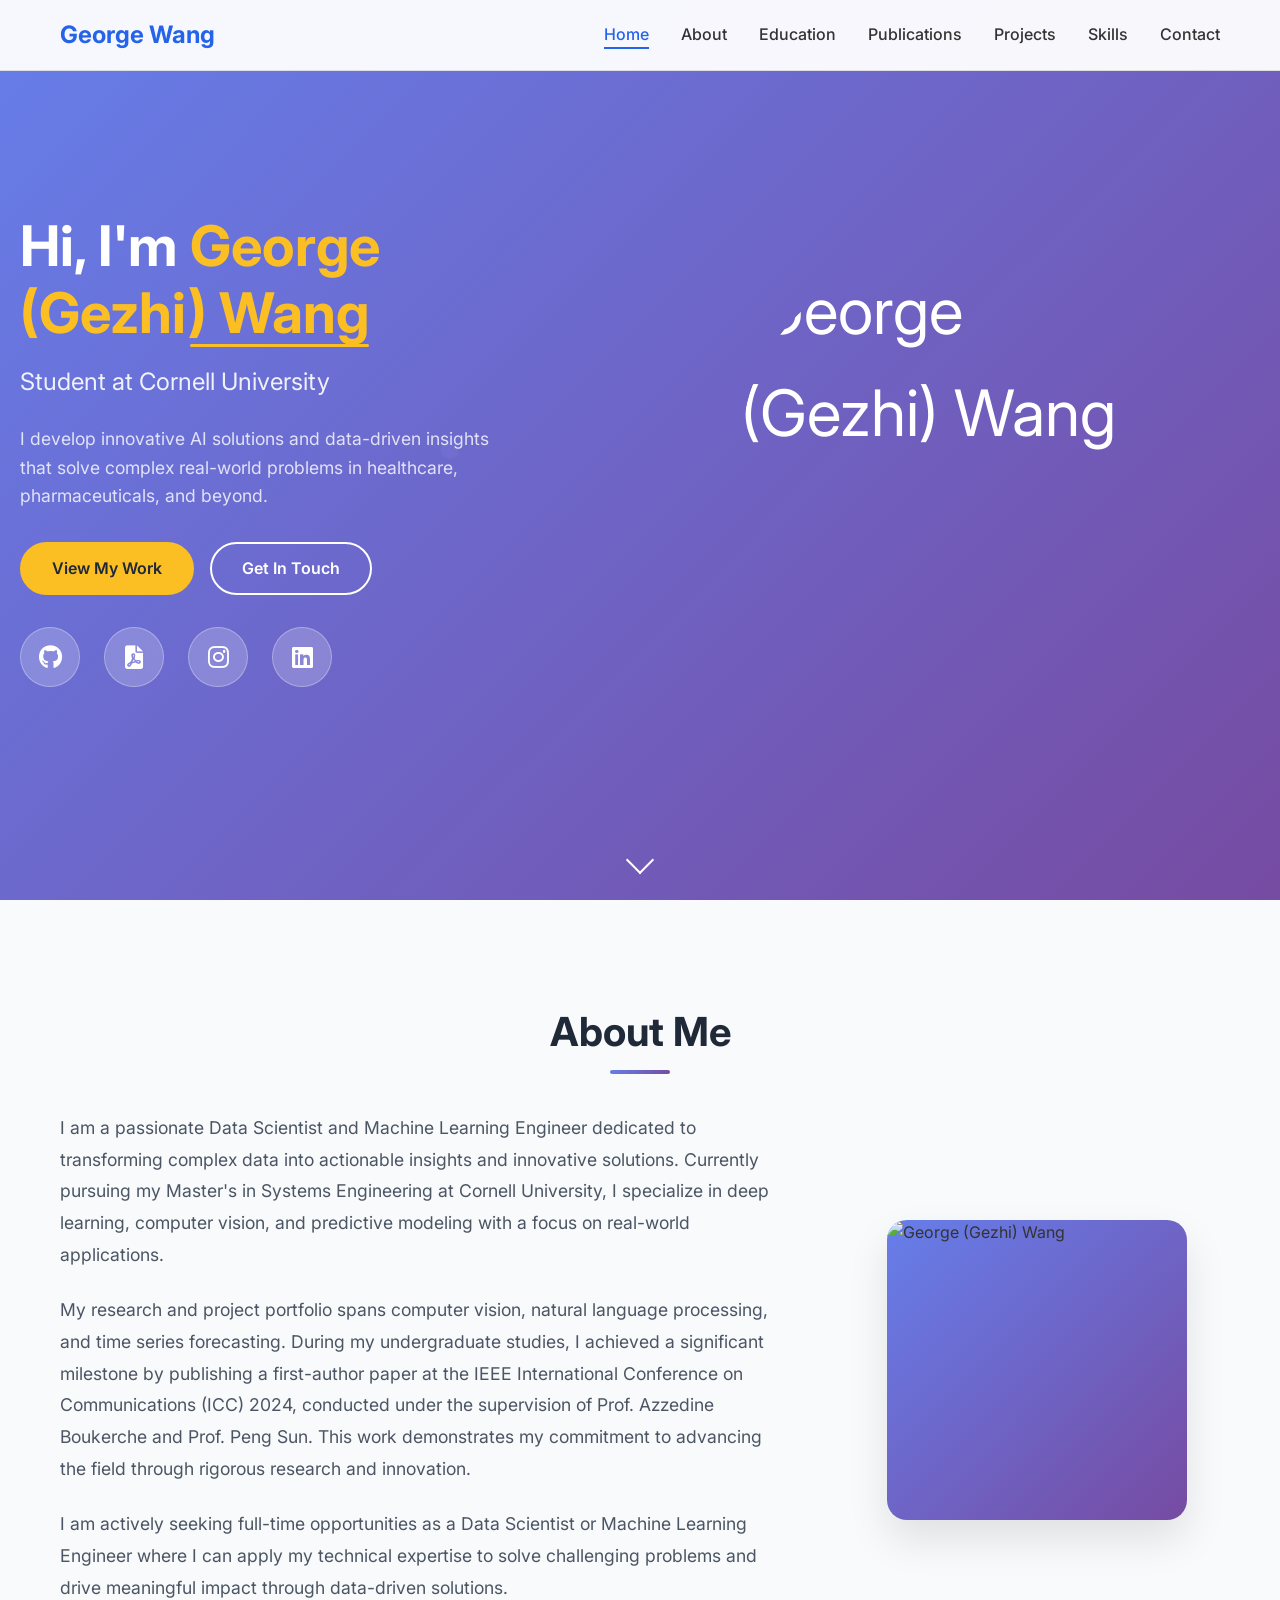
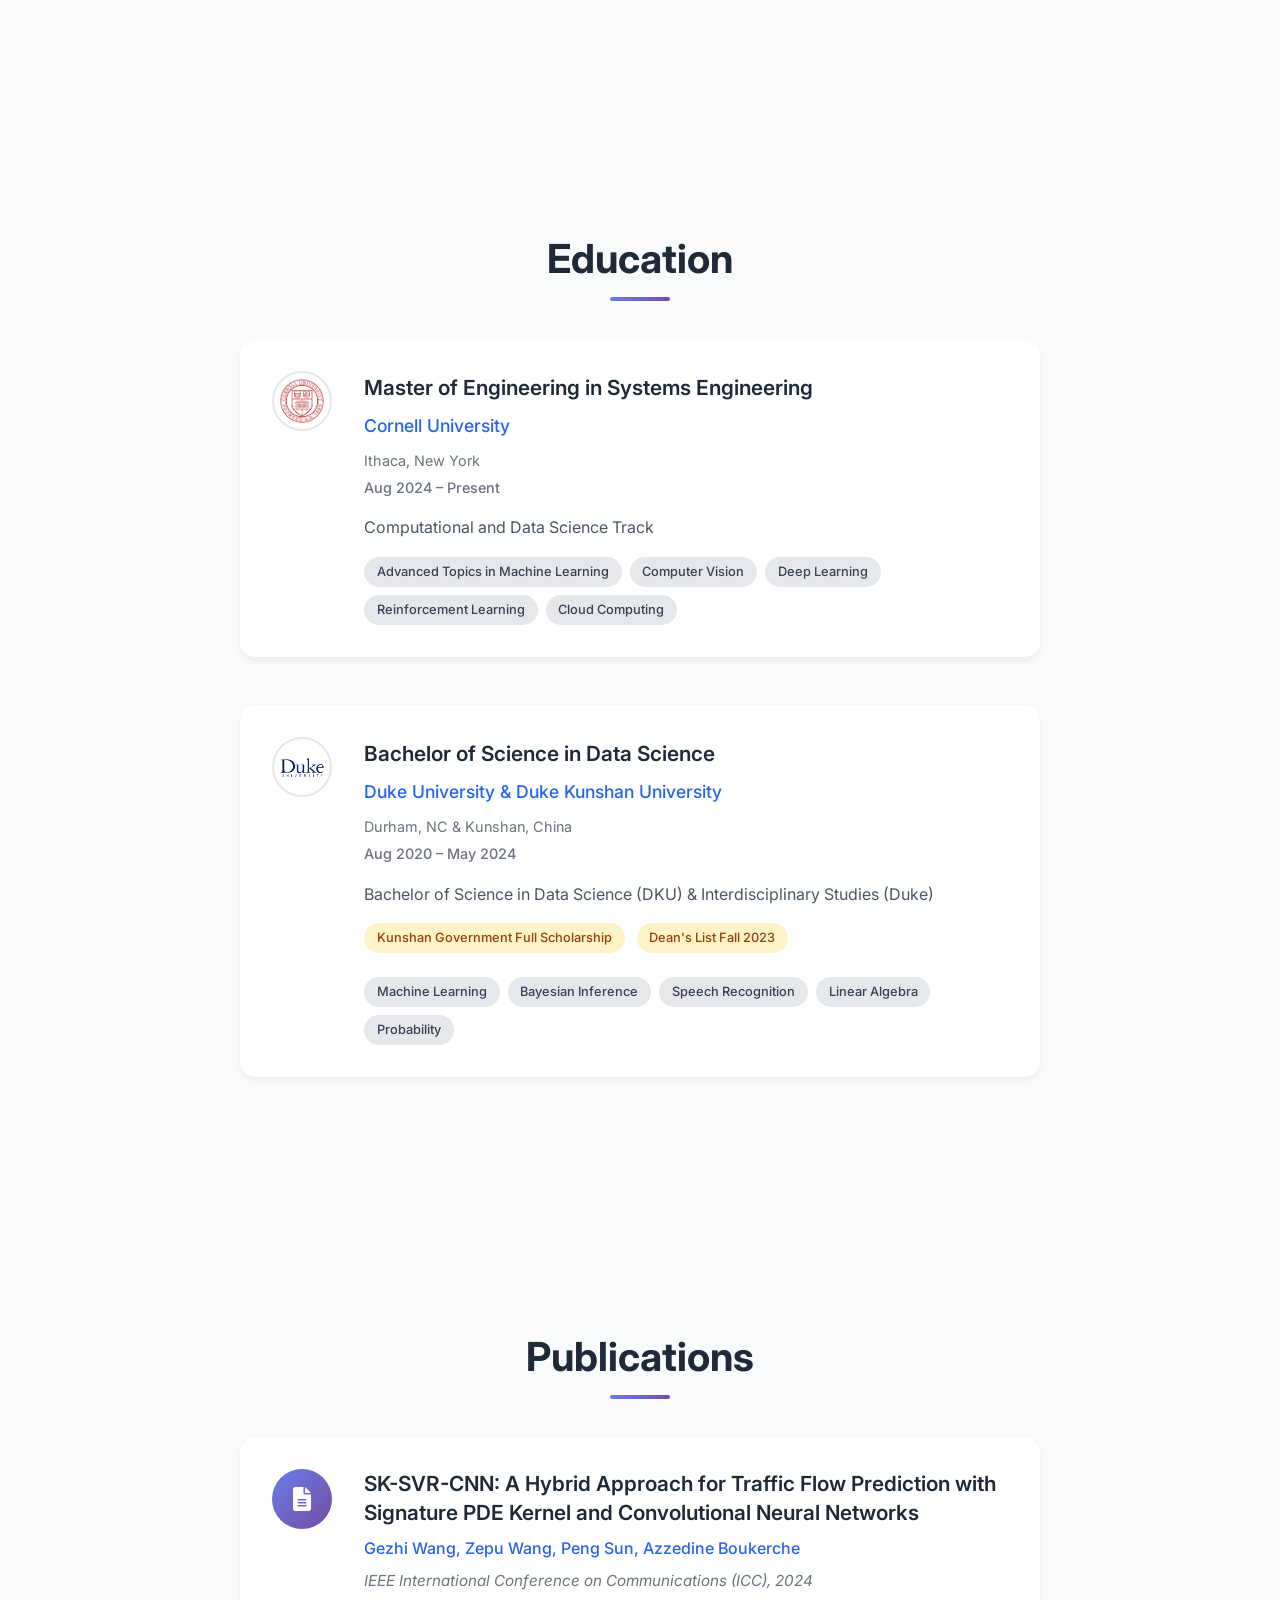
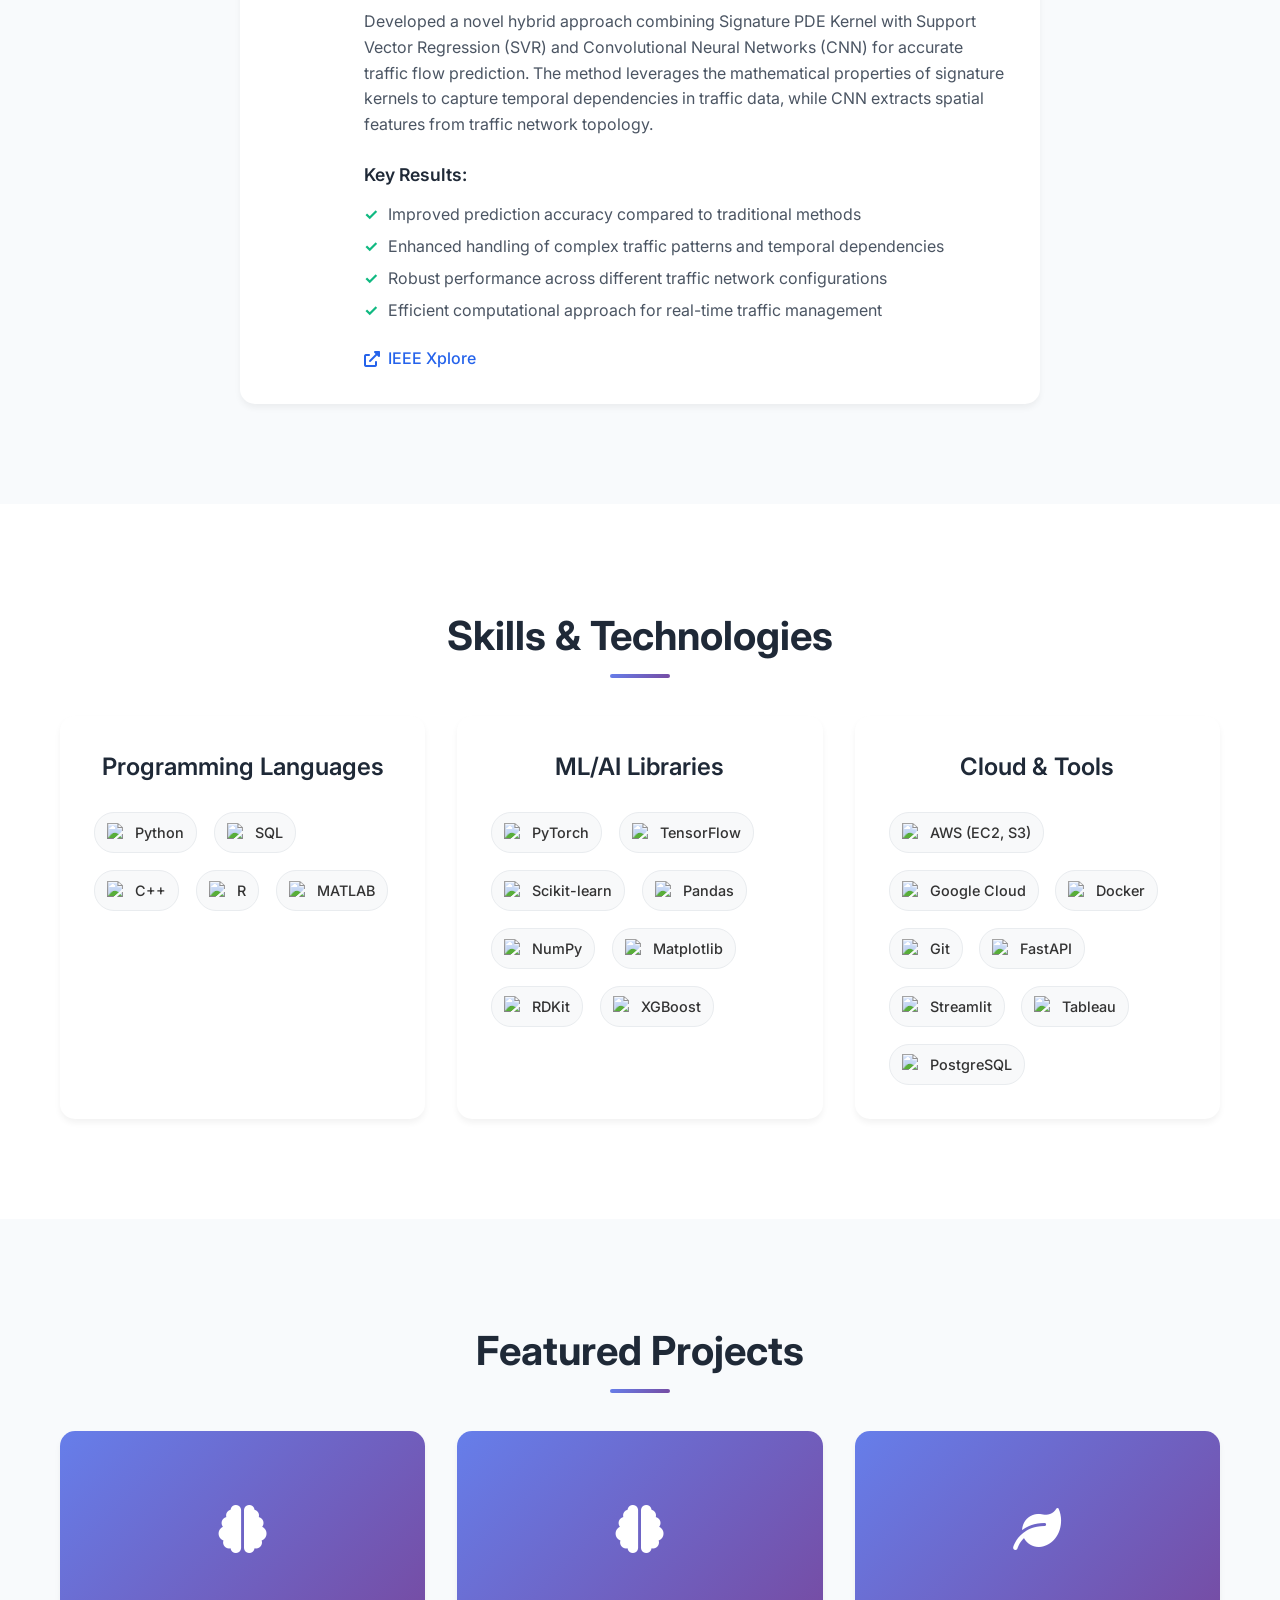
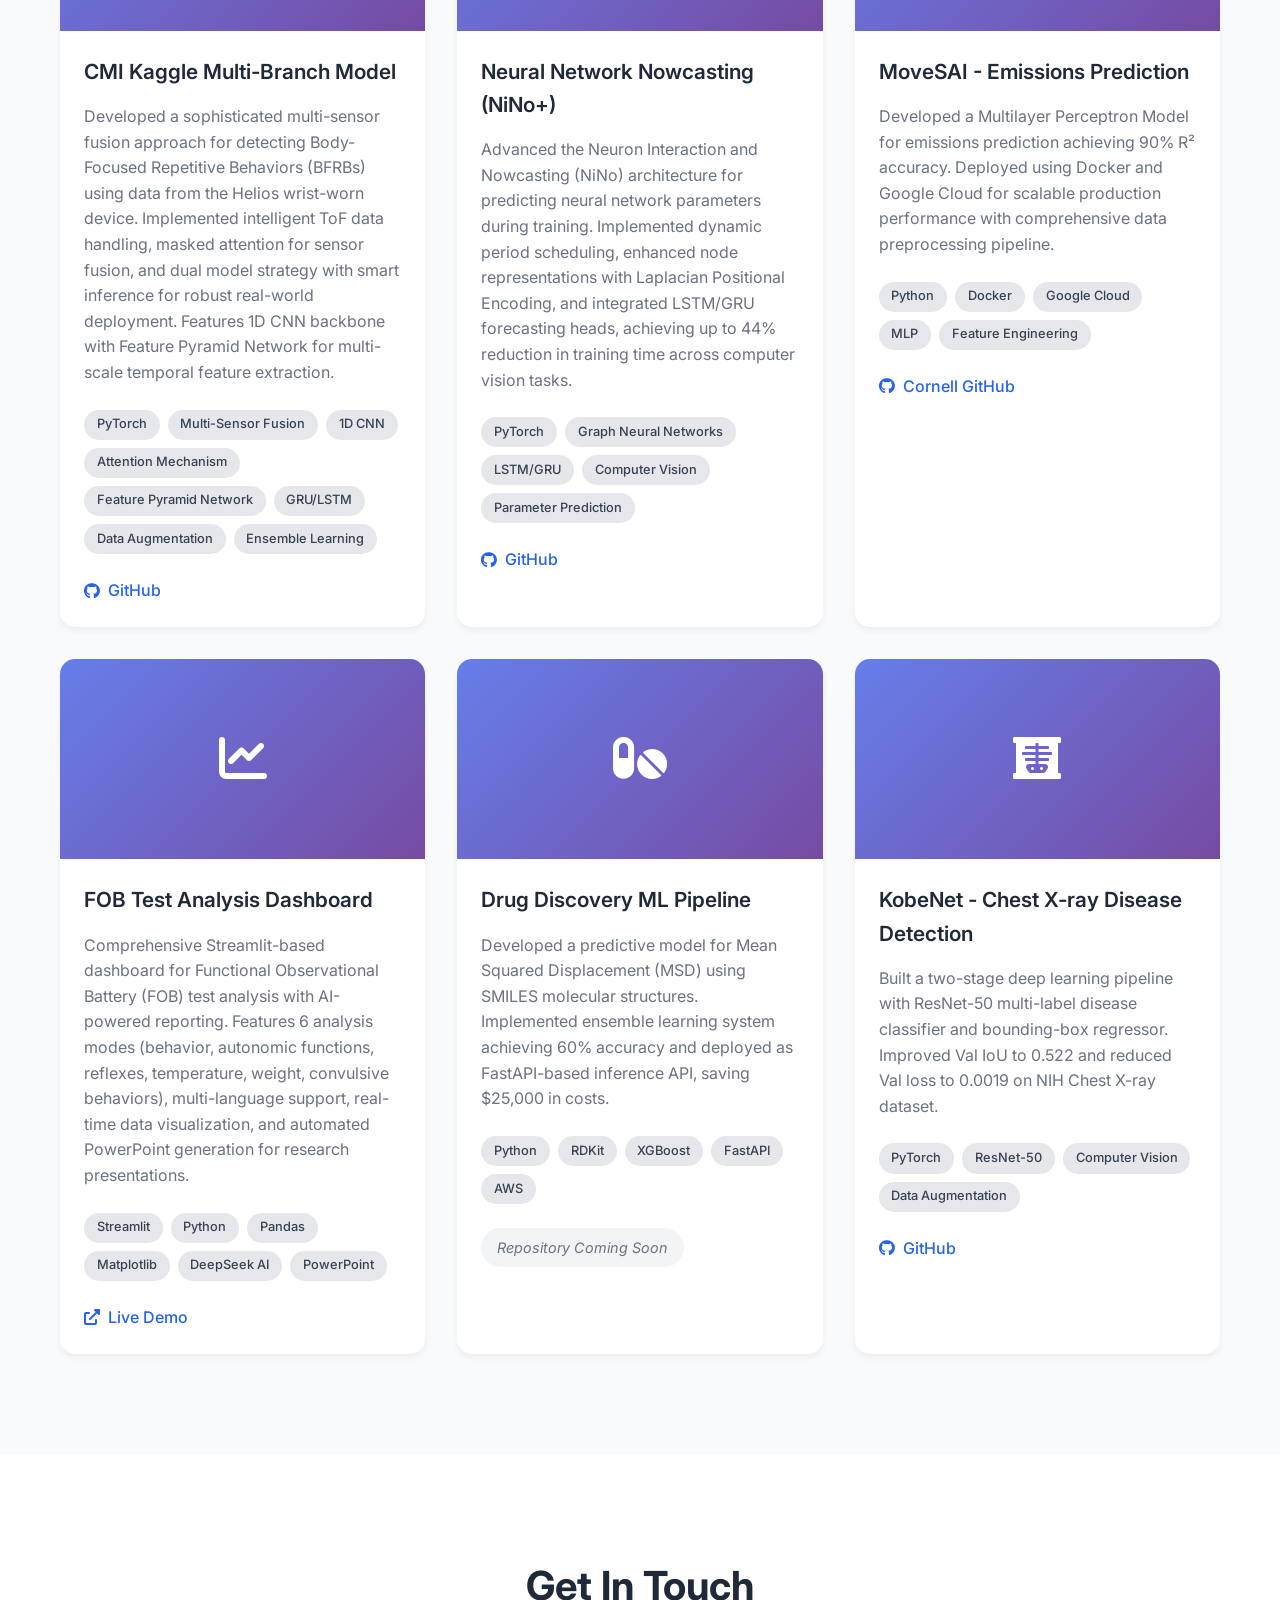
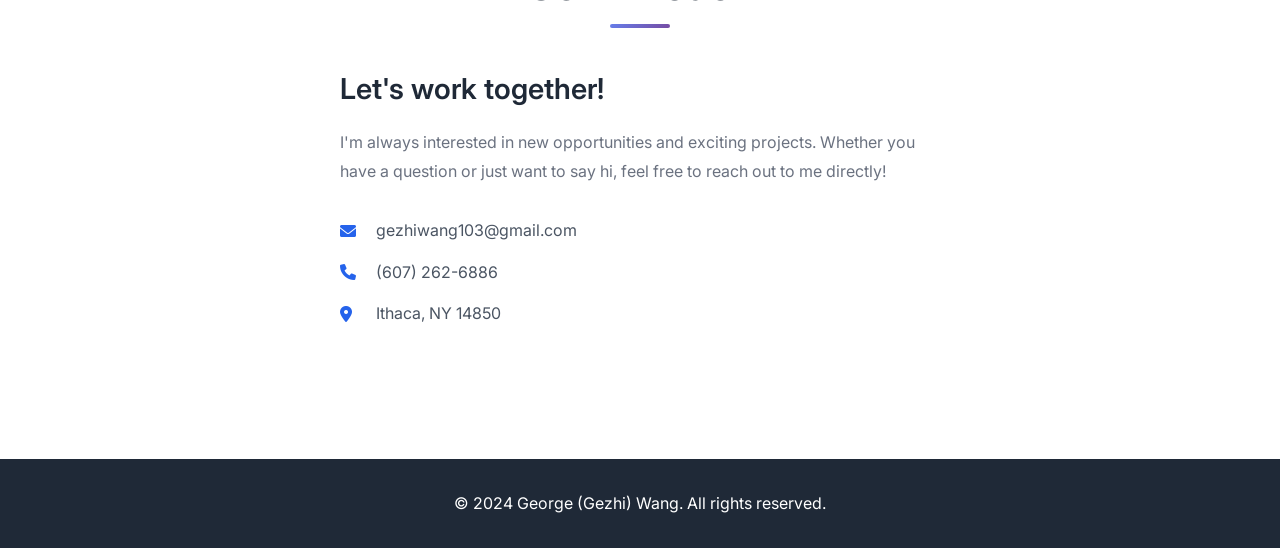
==== commit b07d13b4: "update" ====
--- a/index.html
+++ b/index.html
@@ -96,12 +96,13 @@
             <div class="about-content">
                 <div class="about-text">
                     <p>
-                        I am a dedicated Data Scientist and Machine Learning Engineer with a strong passion for leveraging data to drive impactful solutions. As a current Master's student in Systems Engineering at Cornell University, my expertise spans deep learning, computer vision, and predictive modeling.
+                        I am a passionate Data Scientist and Machine Learning Engineer dedicated to transforming complex data into actionable insights and innovative solutions. Currently pursuing my Master's in Systems Engineering at Cornell University, I specialize in deep learning, computer vision, and predictive modeling with a focus on real-world applications.
                     </p>
                     <p>
-                        I have done projects in computer vision, natural language processing, and time series forecasting, and during my undergrad year,
-                        I published a paper as the first author in the IEEE International Conference on Communications (ICC), 2024. under the supervision of Prof. Azzedine Boukerche.
-                        of Prof. Peng Sun. I'm now actively seeking for full-time opportunities of data scientist or machine learning engineer.
+                        My research and project portfolio spans computer vision, natural language processing, and time series forecasting. During my undergraduate studies, I achieved a significant milestone by publishing a first-author paper at the IEEE International Conference on Communications (ICC) 2024, conducted under the supervision of Prof. Azzedine Boukerche and Prof. Peng Sun. This work demonstrates my commitment to advancing the field through rigorous research and innovation.
+                    </p>
+                    <p>
+                        I am actively seeking full-time opportunities as a Data Scientist or Machine Learning Engineer where I can apply my technical expertise to solve challenging problems and drive meaningful impact through data-driven solutions.
                     </p>
                 </div>
                 <div class="about-image">
@@ -319,7 +320,36 @@
             <div class="projects-grid">
                 <div class="project-card">
                     <div class="project-image">
-                        <img src="https://images.unsplash.com/photo-1555949963-aa79dcee981c?ixlib=rb-4.0.3&ixid=M3wxMjA3fDB8MHxwaG90by1wYWdlfHx8fGVufDB8fHx8fA%3D%3D&auto=format&fit=crop&w=1000&q=80" alt="Neural Network Architecture" style="width: 100%; height: 100%; object-fit: cover;">
+                        <div class="project-placeholder">
+                            <i class="fas fa-brain"></i>
+                        </div>
+                    </div>
+                    <div class="project-content">
+                        <h3>CMI Kaggle Multi-Branch Model</h3>
+                        <p>Developed a sophisticated multi-sensor fusion approach for detecting Body-Focused Repetitive Behaviors (BFRBs) using data from the Helios wrist-worn device. Implemented intelligent ToF data handling, masked attention for sensor fusion, and dual model strategy with smart inference for robust real-world deployment. Features 1D CNN backbone with Feature Pyramid Network for multi-scale temporal feature extraction.</p>
+                        <div class="project-tech">
+                            <span>PyTorch</span>
+                            <span>Multi-Sensor Fusion</span>
+                            <span>1D CNN</span>
+                            <span>Attention Mechanism</span>
+                            <span>Feature Pyramid Network</span>
+                            <span>GRU/LSTM</span>
+                            <span>Data Augmentation</span>
+                            <span>Ensemble Learning</span>
+                        </div>
+                        <div class="project-links">
+                            <a href="https://github.com/gw103/cmi-kaggle-multi-branch-model" class="project-link" target="_blank">
+                                <i class="fab fa-github"></i> GitHub
+                            </a>
+                        </div>
+                    </div>
+                </div>
+
+                <div class="project-card">
+                    <div class="project-image">
+                        <div class="project-placeholder">
+                            <i class="fas fa-brain"></i>
+                        </div>
                     </div>
                     <div class="project-content">
                         <h3>Neural Network Nowcasting (NiNo+)</h3>
@@ -341,7 +371,9 @@
 
                 <div class="project-card">
                     <div class="project-image">
-                        <img src="https://images.unsplash.com/photo-1581094794329-c8112a89af12?ixlib=rb-4.0.3&ixid=M3wxMjA3fDB8MHxwaG90by1wYWdlfHx8fGVufDB8fHx8fA%3D%3D&auto=format&fit=crop&w=1000&q=80" alt="Environmental Emissions Monitoring" style="width: 100%; height: 100%; object-fit: cover;">
+                        <div class="project-placeholder">
+                            <i class="fas fa-leaf"></i>
+                        </div>
                     </div>
                     <div class="project-content">
                         <h3>MoveSAI - Emissions Prediction</h3>
@@ -363,7 +395,9 @@
 
                 <div class="project-card">
                     <div class="project-image">
-                        <img src="https://images.unsplash.com/photo-1551288049-bebda4e38f71?ixlib=rb-4.0.3&ixid=M3wxMjA3fDB8MHxwaG90by1wYWdlfHx8fGVufDB8fHx8fA%3D%3D&auto=format&fit=crop&w=1000&q=80" alt="Data Analysis Dashboard" style="width: 100%; height: 100%; object-fit: cover;">
+                        <div class="project-placeholder">
+                            <i class="fas fa-chart-line"></i>
+                        </div>
                     </div>
                     <div class="project-content">
                         <h3>FOB Test Analysis Dashboard</h3>
@@ -386,7 +420,9 @@
 
                 <div class="project-card">
                     <div class="project-image">
-                        <img src="https://images.unsplash.com/photo-1582719508461-905c673771fd?ixlib=rb-4.0.3&ixid=M3wxMjA3fDB8MHxwaG90by1wYWdlfHx8fGVufDB8fHx8fA%3D%3D&auto=format&fit=crop&w=1000&q=80" alt="Drug Discovery and Molecular Analysis" style="width: 100%; height: 100%; object-fit: cover;">
+                        <div class="project-placeholder">
+                            <i class="fas fa-pills"></i>
+                        </div>
                     </div>
                     <div class="project-content">
                         <h3>Drug Discovery ML Pipeline</h3>
@@ -427,49 +463,7 @@
                     </div>
                 </div>
 
-                <div class="project-card">
-                    <div class="project-image">
-                        <div class="project-placeholder">
-                            <i class="fas fa-leaf"></i>
-                        </div>
-                    </div>
-                    <div class="project-content">
-                        <h3>MoveSAI - Emissions Prediction</h3>
-                        <p>Developed a Multilayer Perceptron Model for emissions prediction achieving 90% R² accuracy. Deployed using Docker and Google Cloud for scalable production performance with comprehensive data preprocessing pipeline.</p>
-                        <div class="project-tech">
-                            <span>Python</span>
-                            <span>Docker</span>
-                            <span>Google Cloud</span>
-                            <span>MLP</span>
-                            <span>Feature Engineering</span>
-                        </div>
-                        <div class="project-links">
-                            <span class="project-status">Repository Coming Soon</span>
-                        </div>
-                    </div>
-                </div>
-
-                <div class="project-card">
-                    <div class="project-image">
-                        <div class="project-placeholder">
-                            <i class="fas fa-hand-paper"></i>
-                        </div>
-                    </div>
-                    <div class="project-content">
-                        <h3>Kaggle: CMI Gesture Detection</h3>
-                        <p>Engineered a robust multi-branch model architecture integrating 1D CNNs, GRU layers, and masked attention to process accelerometer, gyroscope, thermal, and ToF sensor data for improved gesture classification.</p>
-                        <div class="project-tech">
-                            <span>PyTorch</span>
-                            <span>1D CNN</span>
-                            <span>GRU</span>
-                            <span>Attention</span>
-                            <span>Data Augmentation</span>
-                        </div>
-                        <div class="project-links">
-                            <span class="project-status">Repository Coming Soon</span>
-                        </div>
-                    </div>
-                </div>
+
             </div>
         </div>
     </section>
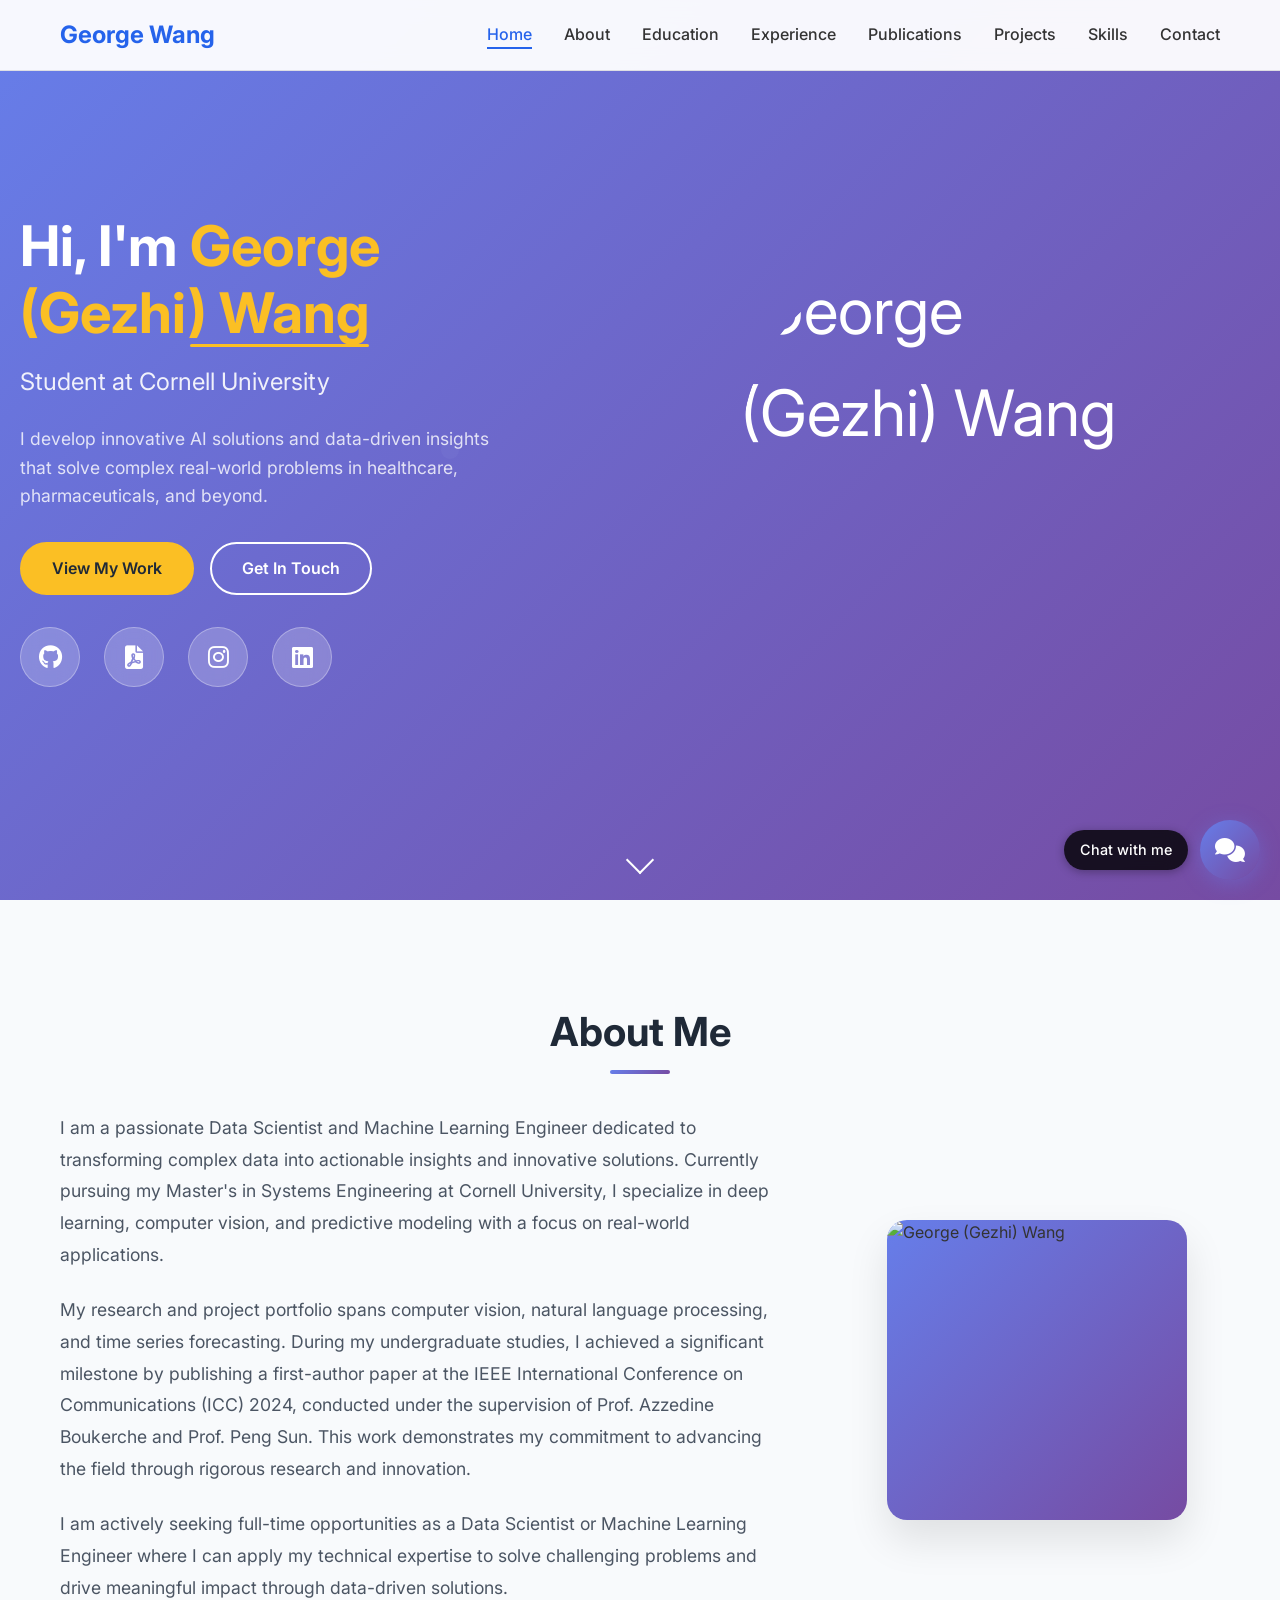
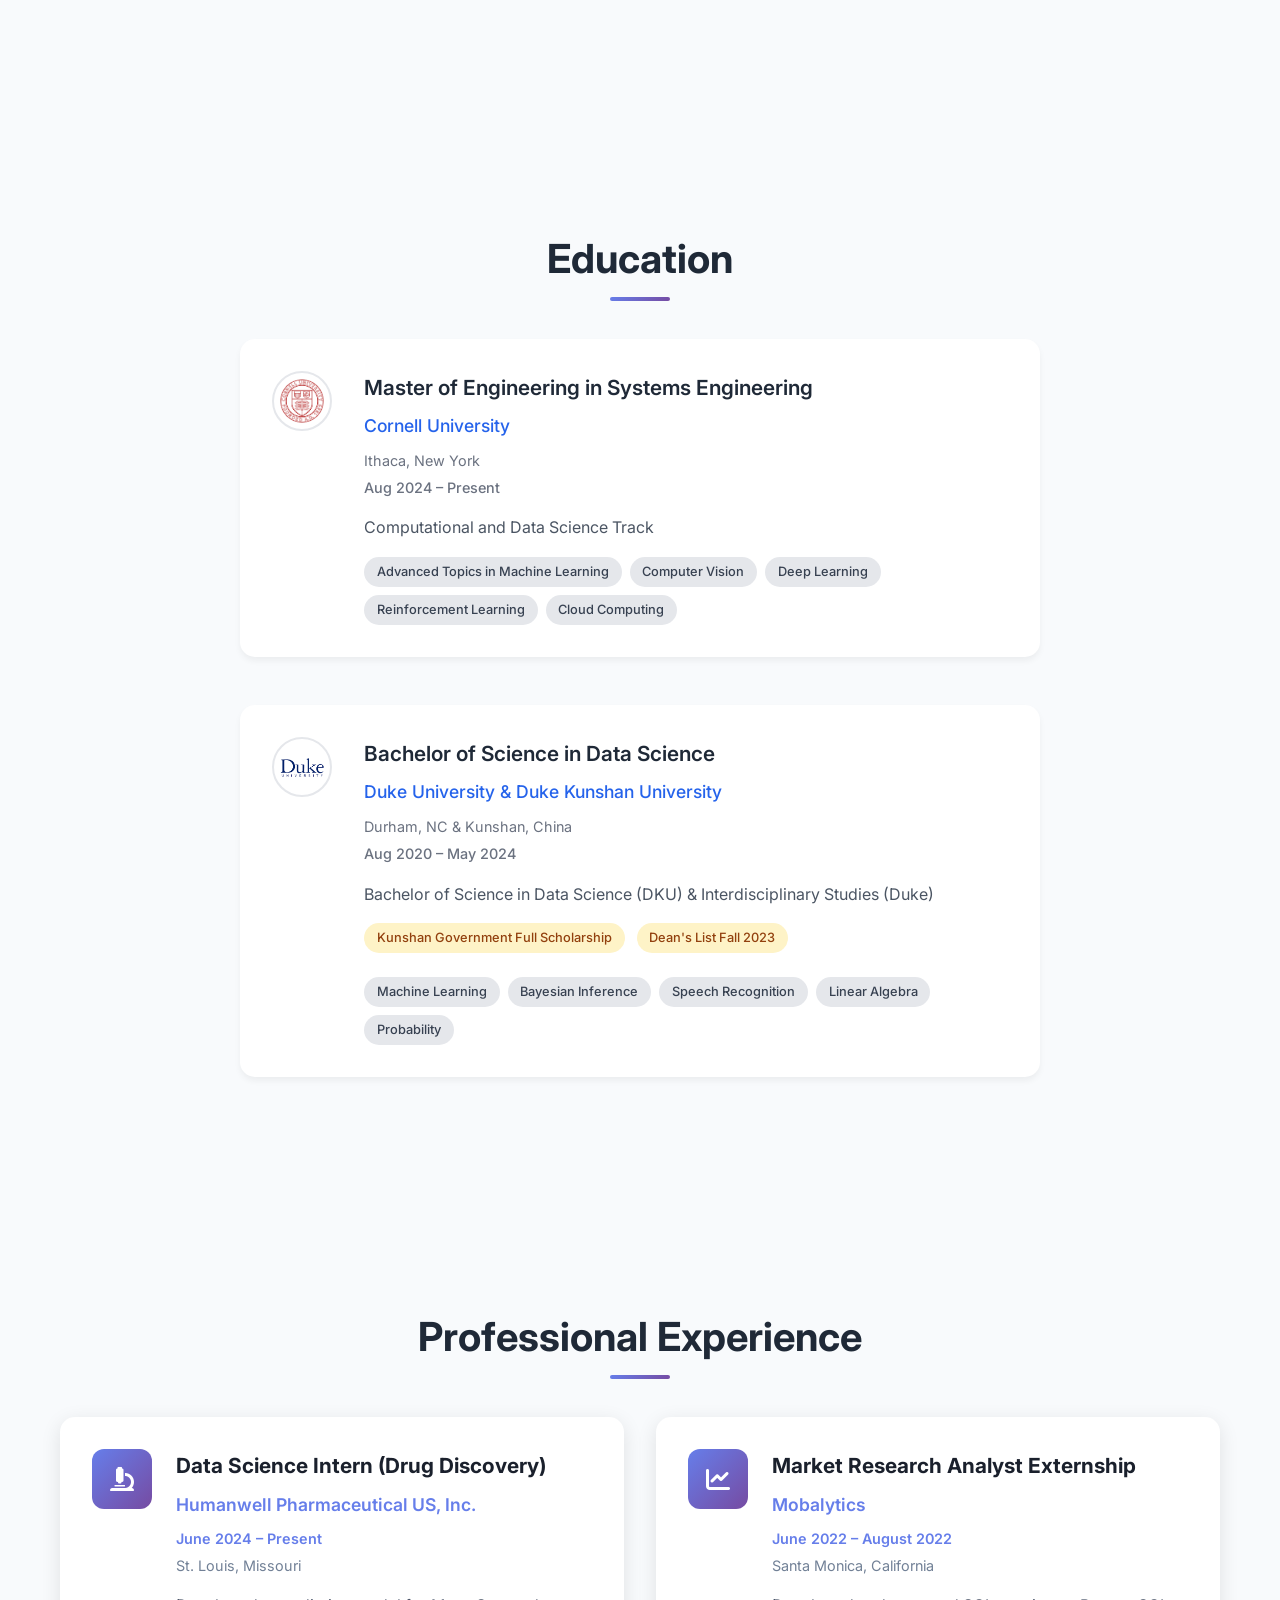
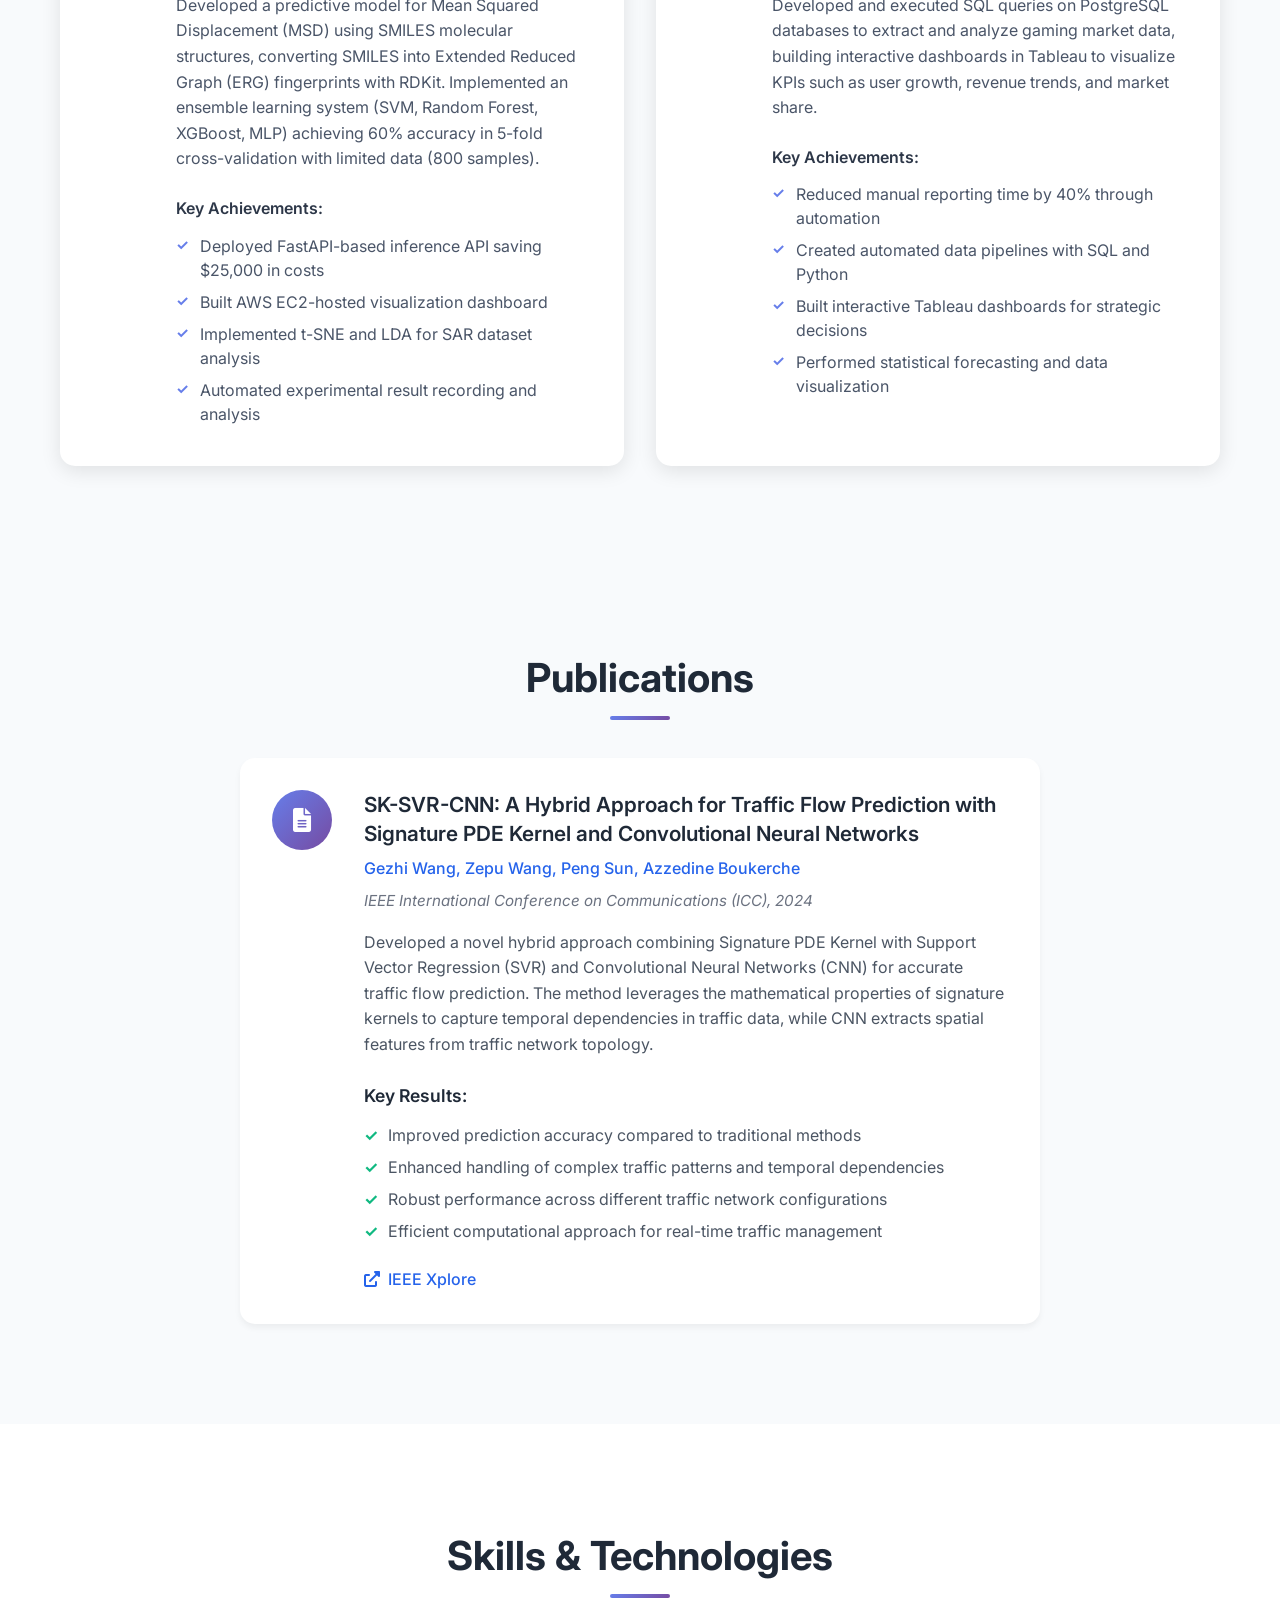
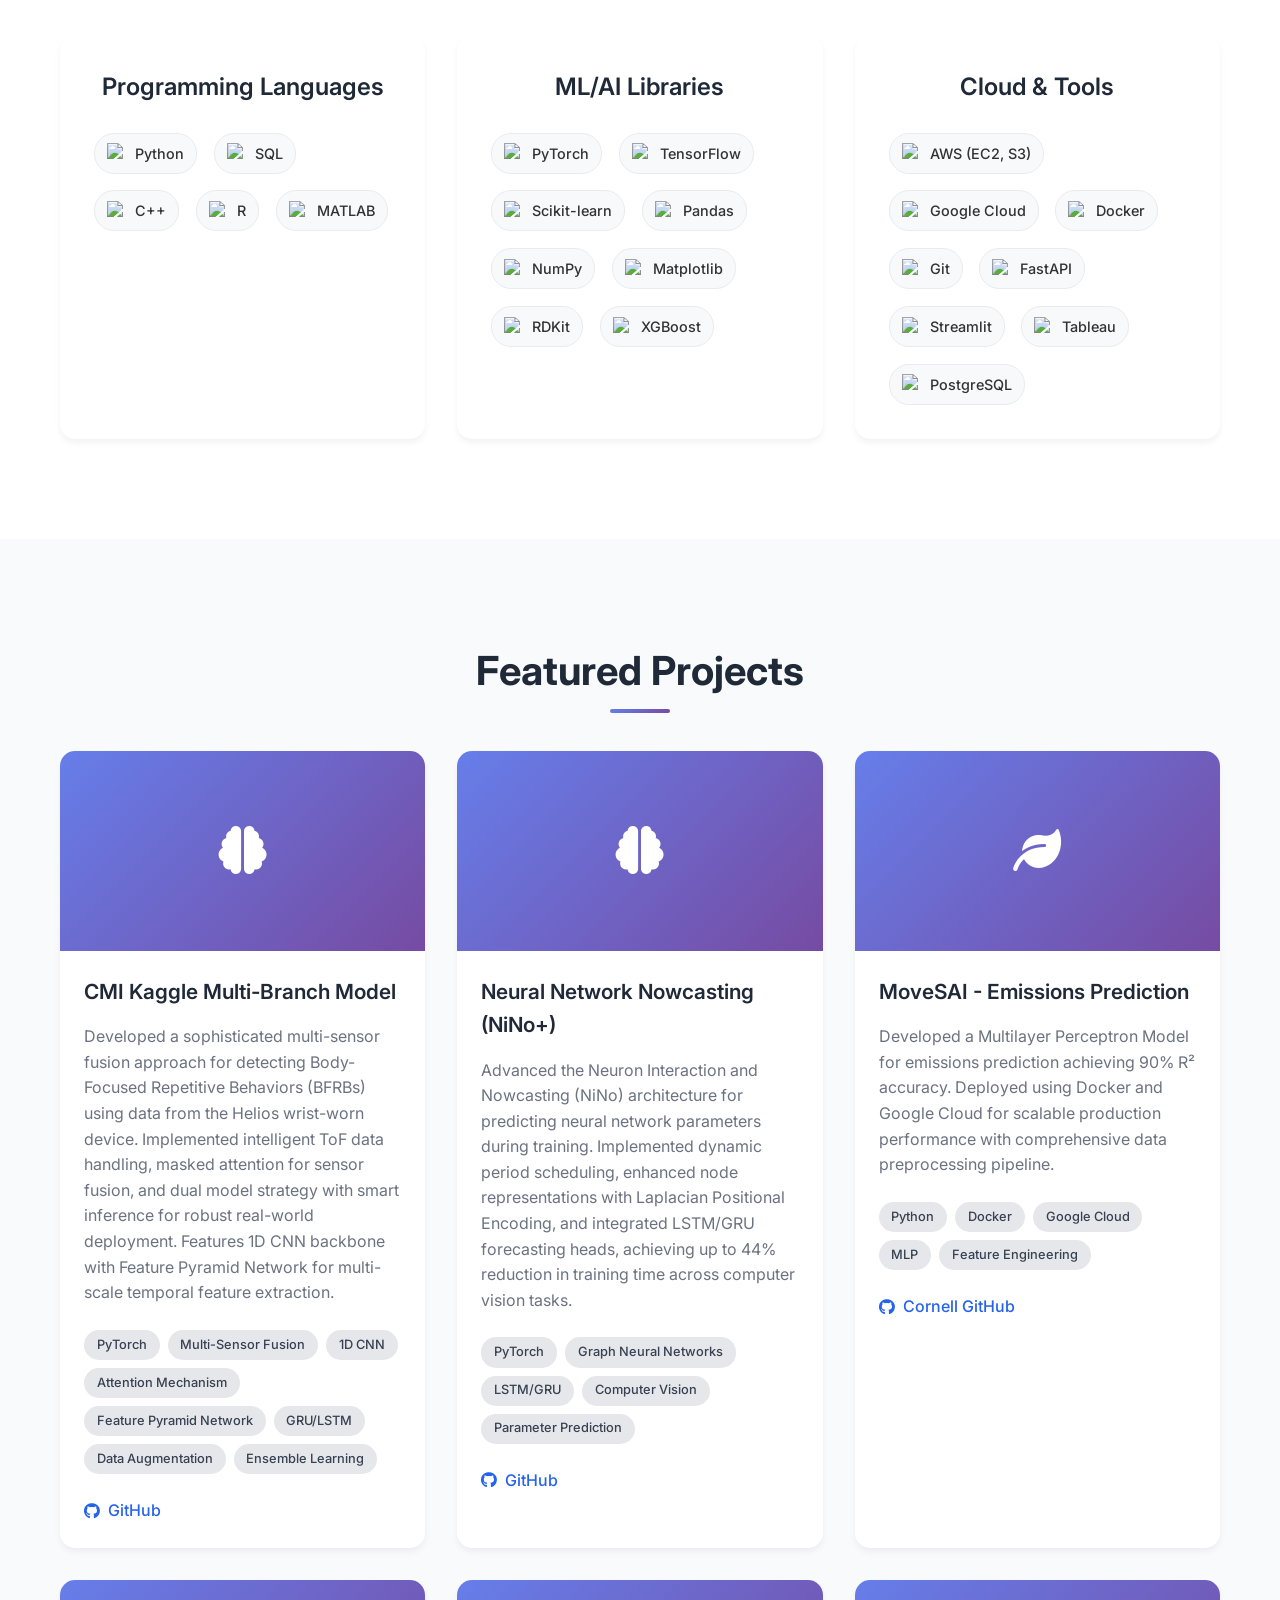
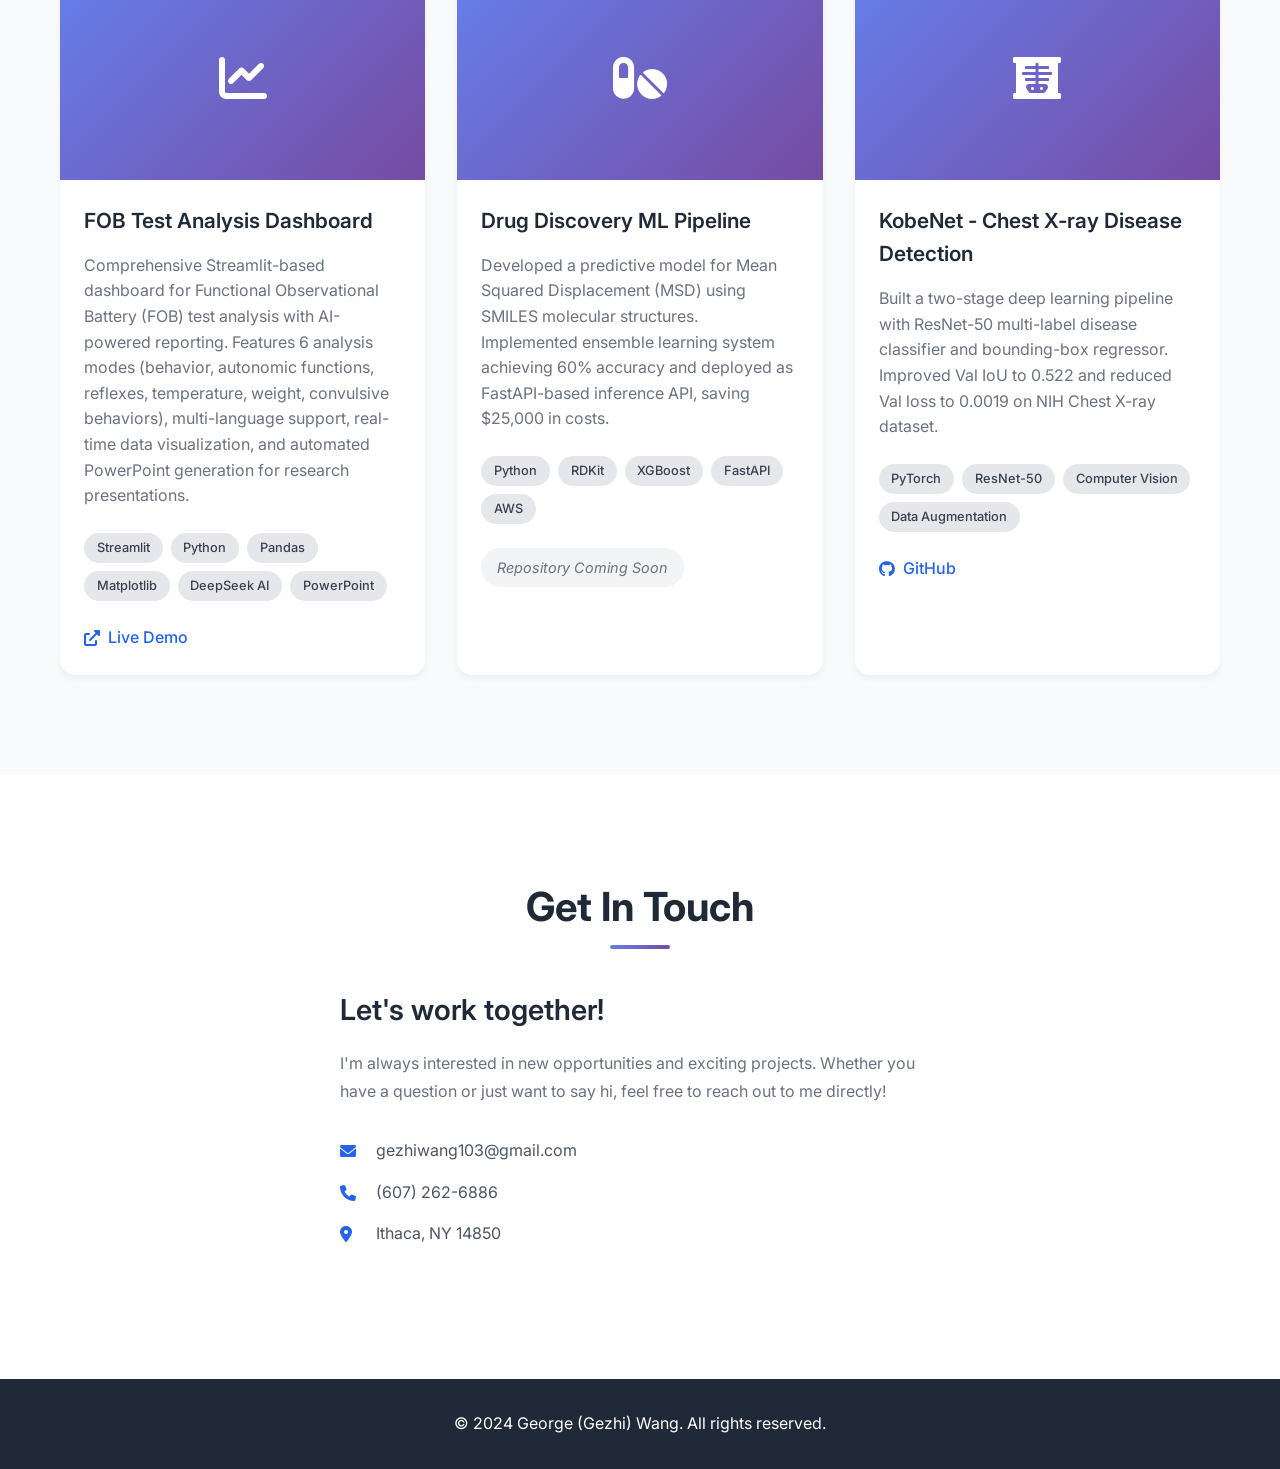
==== commit f6f906c4: "integrated ai assitant" ====
--- a/index.html
+++ b/index.html
@@ -26,6 +26,9 @@
                     <a href="#education" class="nav-link">Education</a>
                 </li>
                 <li class="nav-item">
+                    <a href="#experience" class="nav-link">Experience</a>
+                </li>
+                <li class="nav-item">
                     <a href="#publications" class="nav-link">Publications</a>
                 </li>
                 <li class="nav-item">
@@ -159,6 +162,62 @@
                             <span>Speech Recognition</span>
                             <span>Linear Algebra</span>
                             <span>Probability</span>
+                        </div>
+                    </div>
+                </div>
+            </div>
+        </div>
+    </section>
+
+    <!-- Experience Section -->
+    <section id="experience" class="experience">
+        <div class="container">
+            <h2 class="section-title">Professional Experience</h2>
+            <div class="experience-grid">
+                <div class="experience-card">
+                    <div class="experience-icon">
+                        <i class="fas fa-microscope"></i>
+                    </div>
+                    <div class="experience-content">
+                        <h3>Data Science Intern (Drug Discovery)</h3>
+                        <h4>Humanwell Pharmaceutical US, Inc.</h4>
+                        <p class="experience-period">June 2024 – Present</p>
+                        <p class="experience-location">St. Louis, Missouri</p>
+                        <p class="experience-description">
+                            Developed a predictive model for Mean Squared Displacement (MSD) using SMILES molecular structures, converting SMILES into Extended Reduced Graph (ERG) fingerprints with RDKit. Implemented an ensemble learning system (SVM, Random Forest, XGBoost, MLP) achieving 60% accuracy in 5-fold cross-validation with limited data (800 samples).
+                        </p>
+                        <div class="experience-achievements">
+                            <h4>Key Achievements:</h4>
+                            <ul>
+                                <li>Deployed FastAPI-based inference API saving $25,000 in costs</li>
+                                <li>Built AWS EC2-hosted visualization dashboard</li>
+                                <li>Implemented t-SNE and LDA for SAR dataset analysis</li>
+                                <li>Automated experimental result recording and analysis</li>
+                            </ul>
+                        </div>
+                    </div>
+                </div>
+
+                <div class="experience-card">
+                    <div class="experience-icon">
+                        <i class="fas fa-chart-line"></i>
+                    </div>
+                    <div class="experience-content">
+                        <h3>Market Research Analyst Externship</h3>
+                        <h4>Mobalytics</h4>
+                        <p class="experience-period">June 2022 – August 2022</p>
+                        <p class="experience-location">Santa Monica, California</p>
+                        <p class="experience-description">
+                            Developed and executed SQL queries on PostgreSQL databases to extract and analyze gaming market data, building interactive dashboards in Tableau to visualize KPIs such as user growth, revenue trends, and market share.
+                        </p>
+                        <div class="experience-achievements">
+                            <h4>Key Achievements:</h4>
+                            <ul>
+                                <li>Reduced manual reporting time by 40% through automation</li>
+                                <li>Created automated data pipelines with SQL and Python</li>
+                                <li>Built interactive Tableau dashboards for strategic decisions</li>
+                                <li>Performed statistical forecasting and data visualization</li>
+                            </ul>
                         </div>
                     </div>
                 </div>
@@ -502,6 +561,39 @@
         </div>
     </footer>
 
+    <!-- Chatbot Widget -->
+    <div id="chatbot-widget" class="chatbot-widget">
+        <div class="chatbot-label">Chat with me</div>
+        <div id="chatbot-toggle" class="chatbot-toggle">
+            <i class="fas fa-comments"></i>
+        </div>
+        <div id="chatbot-container" class="chatbot-container">
+            <div class="chatbot-header">
+                <div class="chatbot-profile">
+                    <img src="George.jpg" alt="George Wang" class="chatbot-avatar">
+                    <h4>Chat with George</h4>
+                </div>
+                <button id="chatbot-close" class="chatbot-close">
+                    <i class="fas fa-times"></i>
+                </button>
+            </div>
+            <div id="chatbot-messages" class="chatbot-messages">
+                <div class="chat-message bot-message">
+                    <img src="George.jpg" alt="George" class="message-avatar">
+                    <div class="message-content">Hi there! I'm George, and I'm excited to chat with you! Feel free to ask me about my projects, work experience, or anything else you'd like to know!
+                    </div>
+                </div>
+            </div>
+            <div class="chatbot-input">
+                <input type="text" id="chatbot-input-field" placeholder="Ask me anything..." maxlength="500">
+                <button id="chatbot-send" class="chatbot-send">
+                    <i class="fas fa-paper-plane"></i>
+                </button>
+            </div>
+        </div>
+    </div>
+
     <script src="script.js"></script>
+    <script src="https://cdnjs.cloudflare.com/ajax/libs/font-awesome/6.0.0/js/all.min.js"></script>
 </body>
 </html>
--- a/styles.css
+++ b/styles.css
@@ -566,6 +566,115 @@
     border-radius: 15px;
     font-size: 0.8rem;
     font-weight: 500;
+}
+
+/* Experience Section */
+.experience {
+    padding: 5rem 0;
+    background: #f8fafc;
+}
+
+.experience-grid {
+    display: grid;
+    grid-template-columns: repeat(auto-fit, minmax(400px, 1fr));
+    gap: 2rem;
+    margin-top: 3rem;
+}
+
+.experience-card {
+    background: white;
+    padding: 2rem;
+    border-radius: 15px;
+    box-shadow: 0 5px 20px rgba(0, 0, 0, 0.1);
+    transition: transform 0.3s ease, box-shadow 0.3s ease;
+    display: flex;
+    gap: 1.5rem;
+    align-items: flex-start;
+}
+
+.experience-card:hover {
+    transform: translateY(-5px);
+    box-shadow: 0 10px 30px rgba(0, 0, 0, 0.15);
+}
+
+.experience-icon {
+    width: 60px;
+    height: 60px;
+    background: linear-gradient(135deg, #667eea 0%, #764ba2 100%);
+    border-radius: 12px;
+    display: flex;
+    align-items: center;
+    justify-content: center;
+    color: white;
+    font-size: 1.5rem;
+    flex-shrink: 0;
+}
+
+.experience-content {
+    flex: 1;
+}
+
+.experience-content h3 {
+    font-size: 1.3rem;
+    font-weight: 700;
+    color: #1a202c;
+    margin-bottom: 0.5rem;
+}
+
+.experience-content h4 {
+    font-size: 1.1rem;
+    font-weight: 600;
+    color: #667eea;
+    margin-bottom: 0.5rem;
+}
+
+.experience-period {
+    font-size: 0.9rem;
+    color: #667eea;
+    font-weight: 600;
+    margin-bottom: 0.25rem;
+}
+
+.experience-location {
+    font-size: 0.9rem;
+    color: #718096;
+    margin-bottom: 1rem;
+}
+
+.experience-description {
+    color: #4a5568;
+    line-height: 1.6;
+    margin-bottom: 1.5rem;
+}
+
+.experience-achievements h4 {
+    font-size: 1rem;
+    font-weight: 600;
+    color: #2d3748;
+    margin-bottom: 0.75rem;
+}
+
+.experience-achievements ul {
+    list-style: none;
+    padding: 0;
+    margin: 0;
+}
+
+.experience-achievements li {
+    position: relative;
+    padding-left: 1.5rem;
+    margin-bottom: 0.5rem;
+    color: #4a5568;
+    line-height: 1.5;
+}
+
+.experience-achievements li::before {
+    content: "✓";
+    position: absolute;
+    left: 0;
+    color: #667eea;
+    font-weight: bold;
+    font-size: 0.9rem;
 }
 
 /* Publications Section */
@@ -978,6 +1087,257 @@
     }
 }
 
+/* Chatbot Widget Styles */
+.chatbot-widget {
+    position: fixed;
+    bottom: 20px;
+    right: 20px;
+    z-index: 1000;
+    display: flex;
+    align-items: center;
+    gap: 12px;
+}
+
+.chatbot-label {
+    background: rgba(0, 0, 0, 0.8);
+    color: white;
+    padding: 8px 16px;
+    border-radius: 25px;
+    font-size: 0.9rem;
+    font-weight: 500;
+    white-space: nowrap;
+    box-shadow: 0 2px 10px rgba(0, 0, 0, 0.3);
+    backdrop-filter: blur(10px);
+    animation: fadeInRight 0.5s ease;
+}
+
+@keyframes fadeInRight {
+    from {
+        opacity: 0;
+        transform: translateX(20px);
+    }
+    to {
+        opacity: 1;
+        transform: translateX(0);
+    }
+}
+
+.chatbot-toggle {
+    width: 60px;
+    height: 60px;
+    background: linear-gradient(135deg, #667eea 0%, #764ba2 100%);
+    border-radius: 50%;
+    border: none;
+    cursor: pointer;
+    display: flex;
+    align-items: center;
+    justify-content: center;
+    box-shadow: 0 4px 20px rgba(102, 126, 234, 0.4);
+    transition: all 0.3s ease;
+    color: white;
+    font-size: 1.5rem;
+}
+
+.chatbot-toggle:hover {
+    transform: scale(1.1);
+    box-shadow: 0 6px 25px rgba(102, 126, 234, 0.6);
+}
+
+.chatbot-container {
+    position: absolute;
+    bottom: 80px;
+    right: 0;
+    width: 350px;
+    height: 500px;
+    background: white;
+    border-radius: 15px;
+    box-shadow: 0 10px 30px rgba(0, 0, 0, 0.2);
+    display: none;
+    flex-direction: column;
+    overflow: hidden;
+}
+
+.chatbot-container.active {
+    display: flex;
+    animation: slideUp 0.3s ease;
+}
+
+@keyframes slideUp {
+    from {
+        opacity: 0;
+        transform: translateY(20px);
+    }
+    to {
+        opacity: 1;
+        transform: translateY(0);
+    }
+}
+
+.chatbot-header {
+    background: linear-gradient(135deg, #667eea 0%, #764ba2 100%);
+    color: white;
+    padding: 15px 20px;
+    display: flex;
+    justify-content: space-between;
+    align-items: center;
+}
+
+.chatbot-profile {
+    display: flex;
+    align-items: center;
+    gap: 12px;
+}
+
+.chatbot-avatar {
+    width: 40px;
+    height: 40px;
+    border-radius: 50%;
+    border: 2px solid rgba(255, 255, 255, 0.3);
+    object-fit: cover;
+}
+
+.chatbot-header h4 {
+    margin: 0;
+    font-size: 1.1rem;
+    font-weight: 600;
+}
+
+.chatbot-close {
+    background: none;
+    border: none;
+    color: white;
+    cursor: pointer;
+    font-size: 1.2rem;
+    padding: 5px;
+    border-radius: 50%;
+    transition: background-color 0.2s;
+}
+
+.chatbot-close:hover {
+    background-color: rgba(255, 255, 255, 0.2);
+}
+
+.chatbot-messages {
+    flex: 1;
+    padding: 20px;
+    overflow-y: auto;
+    display: flex;
+    flex-direction: column;
+    gap: 15px;
+}
+
+.chat-message {
+    max-width: 80%;
+    padding: 12px 16px;
+    border-radius: 18px;
+    font-size: 0.9rem;
+    line-height: 1.4;
+    display: flex;
+    align-items: flex-start;
+    gap: 8px;
+}
+
+.message-avatar {
+    width: 28px;
+    height: 28px;
+    border-radius: 50%;
+    border: 1px solid rgba(255, 255, 255, 0.3);
+    object-fit: cover;
+    flex-shrink: 0;
+}
+
+.user-message {
+    background: linear-gradient(135deg, #667eea 0%, #764ba2 100%);
+    color: white;
+    align-self: flex-end;
+    border-bottom-right-radius: 5px;
+}
+
+.bot-message {
+    background: #f1f3f4;
+    color: #333;
+    align-self: flex-start;
+    border-bottom-left-radius: 5px;
+}
+
+.message-content {
+    word-wrap: break-word;
+    white-space: pre-wrap;
+}
+
+.typing-indicator {
+    display: flex;
+    gap: 4px;
+    padding: 8px 0;
+}
+
+.typing-dot {
+    width: 8px;
+    height: 8px;
+    background: #999;
+    border-radius: 50%;
+    animation: typing 1.4s infinite ease-in-out;
+}
+
+.typing-dot:nth-child(1) { animation-delay: -0.32s; }
+.typing-dot:nth-child(2) { animation-delay: -0.16s; }
+
+@keyframes typing {
+    0%, 80%, 100% {
+        transform: scale(0.8);
+        opacity: 0.5;
+    }
+    40% {
+        transform: scale(1);
+        opacity: 1;
+    }
+}
+
+.chatbot-input {
+    padding: 15px 20px;
+    border-top: 1px solid #e0e0e0;
+    display: flex;
+    gap: 10px;
+    align-items: center;
+}
+
+.chatbot-input input {
+    flex: 1;
+    padding: 10px 15px;
+    border: 1px solid #ddd;
+    border-radius: 25px;
+    outline: none;
+    font-size: 0.9rem;
+}
+
+.chatbot-input input:focus {
+    border-color: #667eea;
+}
+
+.chatbot-send {
+    width: 40px;
+    height: 40px;
+    background: linear-gradient(135deg, #667eea 0%, #764ba2 100%);
+    border: none;
+    border-radius: 50%;
+    color: white;
+    cursor: pointer;
+    display: flex;
+    align-items: center;
+    justify-content: center;
+    transition: transform 0.2s;
+}
+
+.chatbot-send:hover {
+    transform: scale(1.1);
+}
+
+.chatbot-send:disabled {
+    opacity: 0.6;
+    cursor: not-allowed;
+    transform: none;
+}
+
 /* Responsive Design */
 @media (max-width: 768px) {
     .hamburger {
@@ -1114,4 +1474,41 @@
     .project-links {
         flex-direction: column;
     }
-}
+
+    .chatbot-container {
+        width: 300px;
+        height: 450px;
+        bottom: 70px;
+        right: -10px;
+    }
+
+    .chatbot-toggle {
+        width: 50px;
+        height: 50px;
+        font-size: 1.2rem;
+    }
+
+    .chatbot-label {
+        font-size: 0.8rem;
+        padding: 6px 12px;
+    }
+
+    .chatbot-widget {
+        gap: 8px;
+    }
+
+    .experience-grid {
+        grid-template-columns: 1fr;
+        gap: 1.5rem;
+    }
+
+    .experience-card {
+        flex-direction: column;
+        text-align: center;
+        gap: 1rem;
+    }
+
+    .experience-icon {
+        align-self: center;
+    }
+}
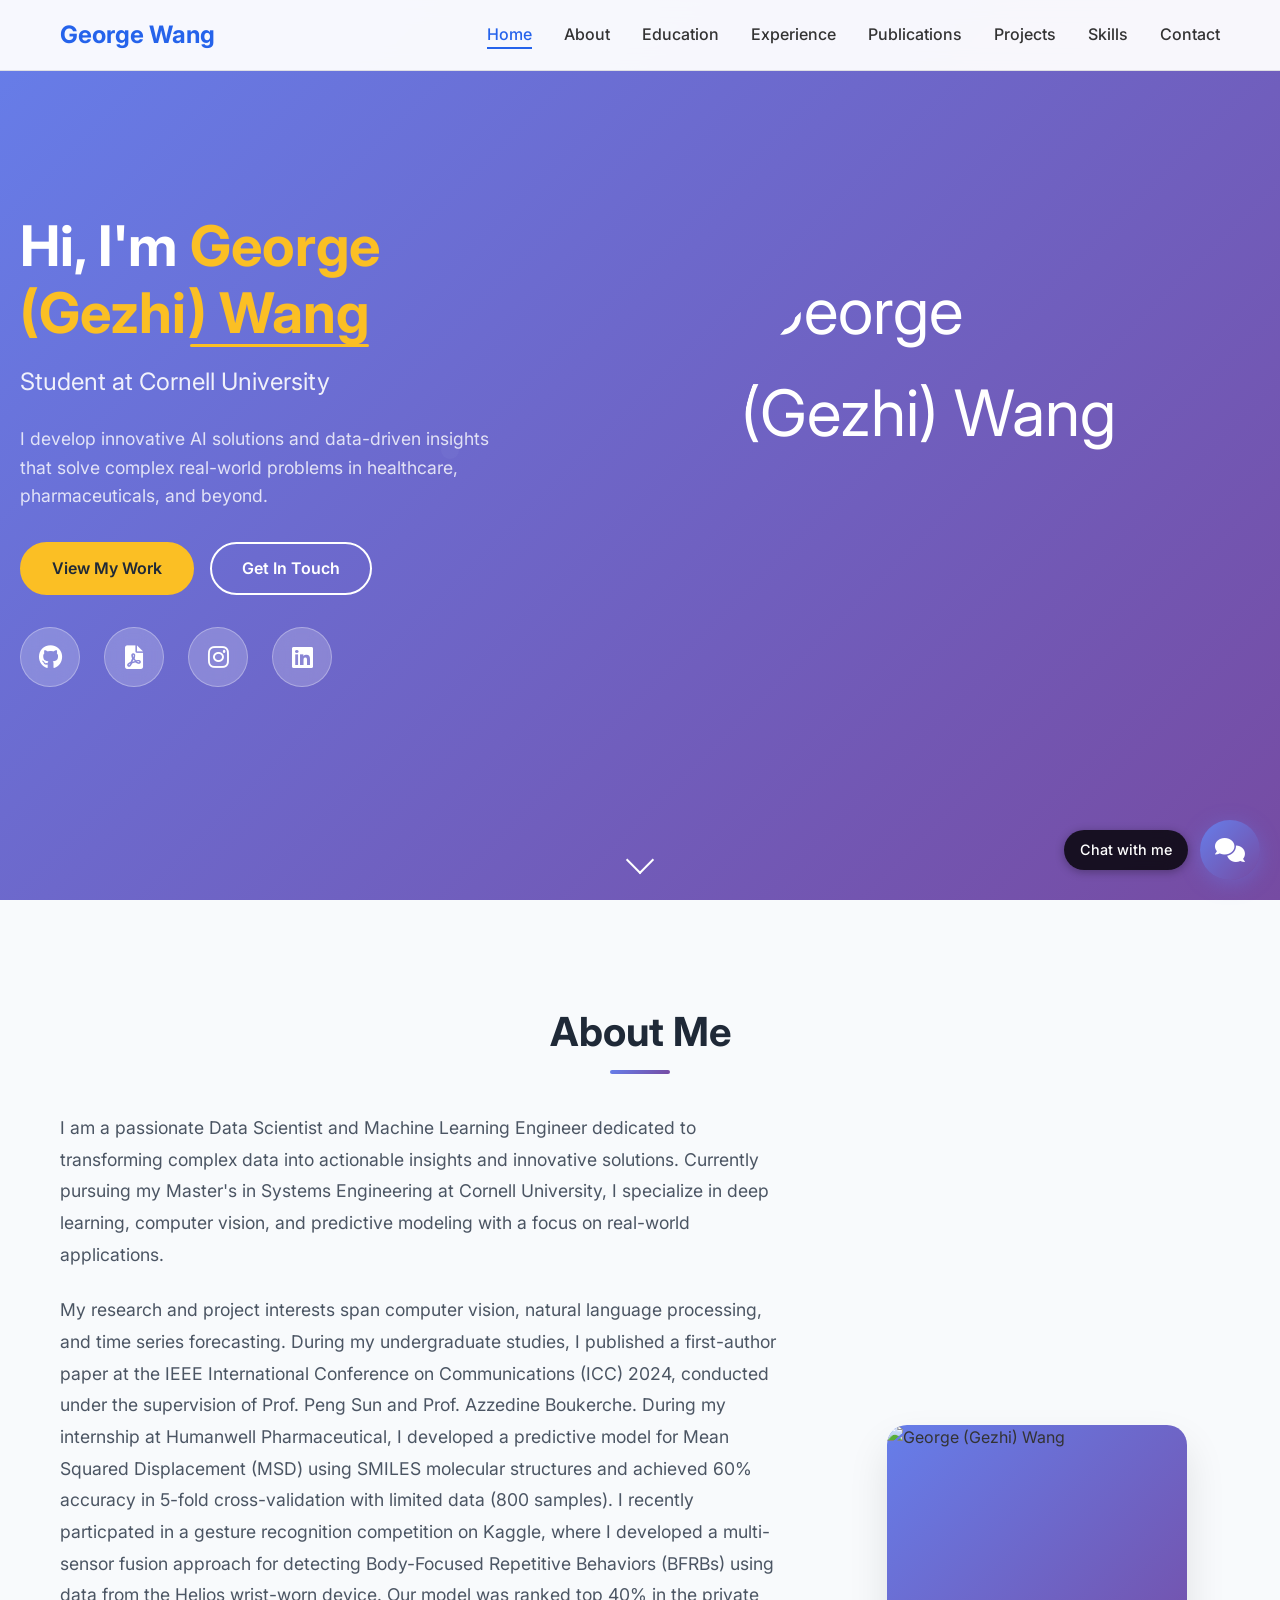
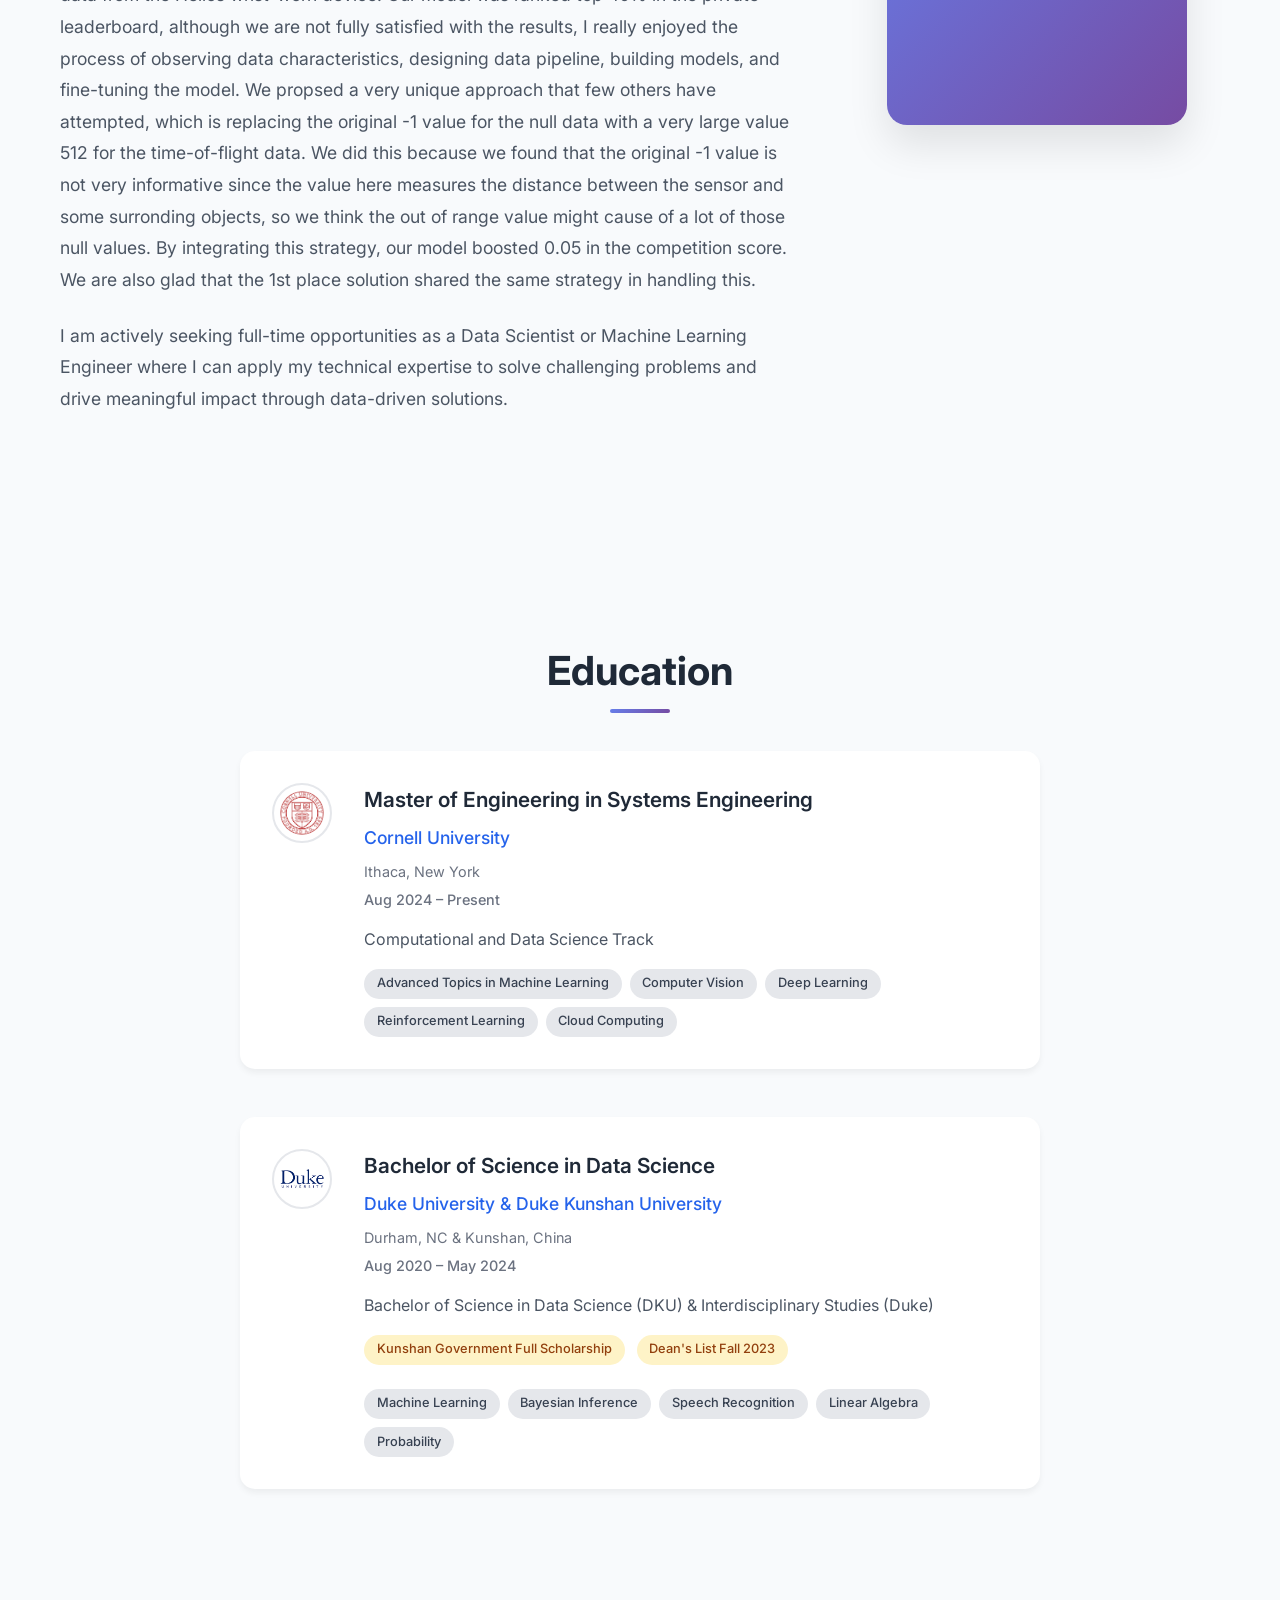
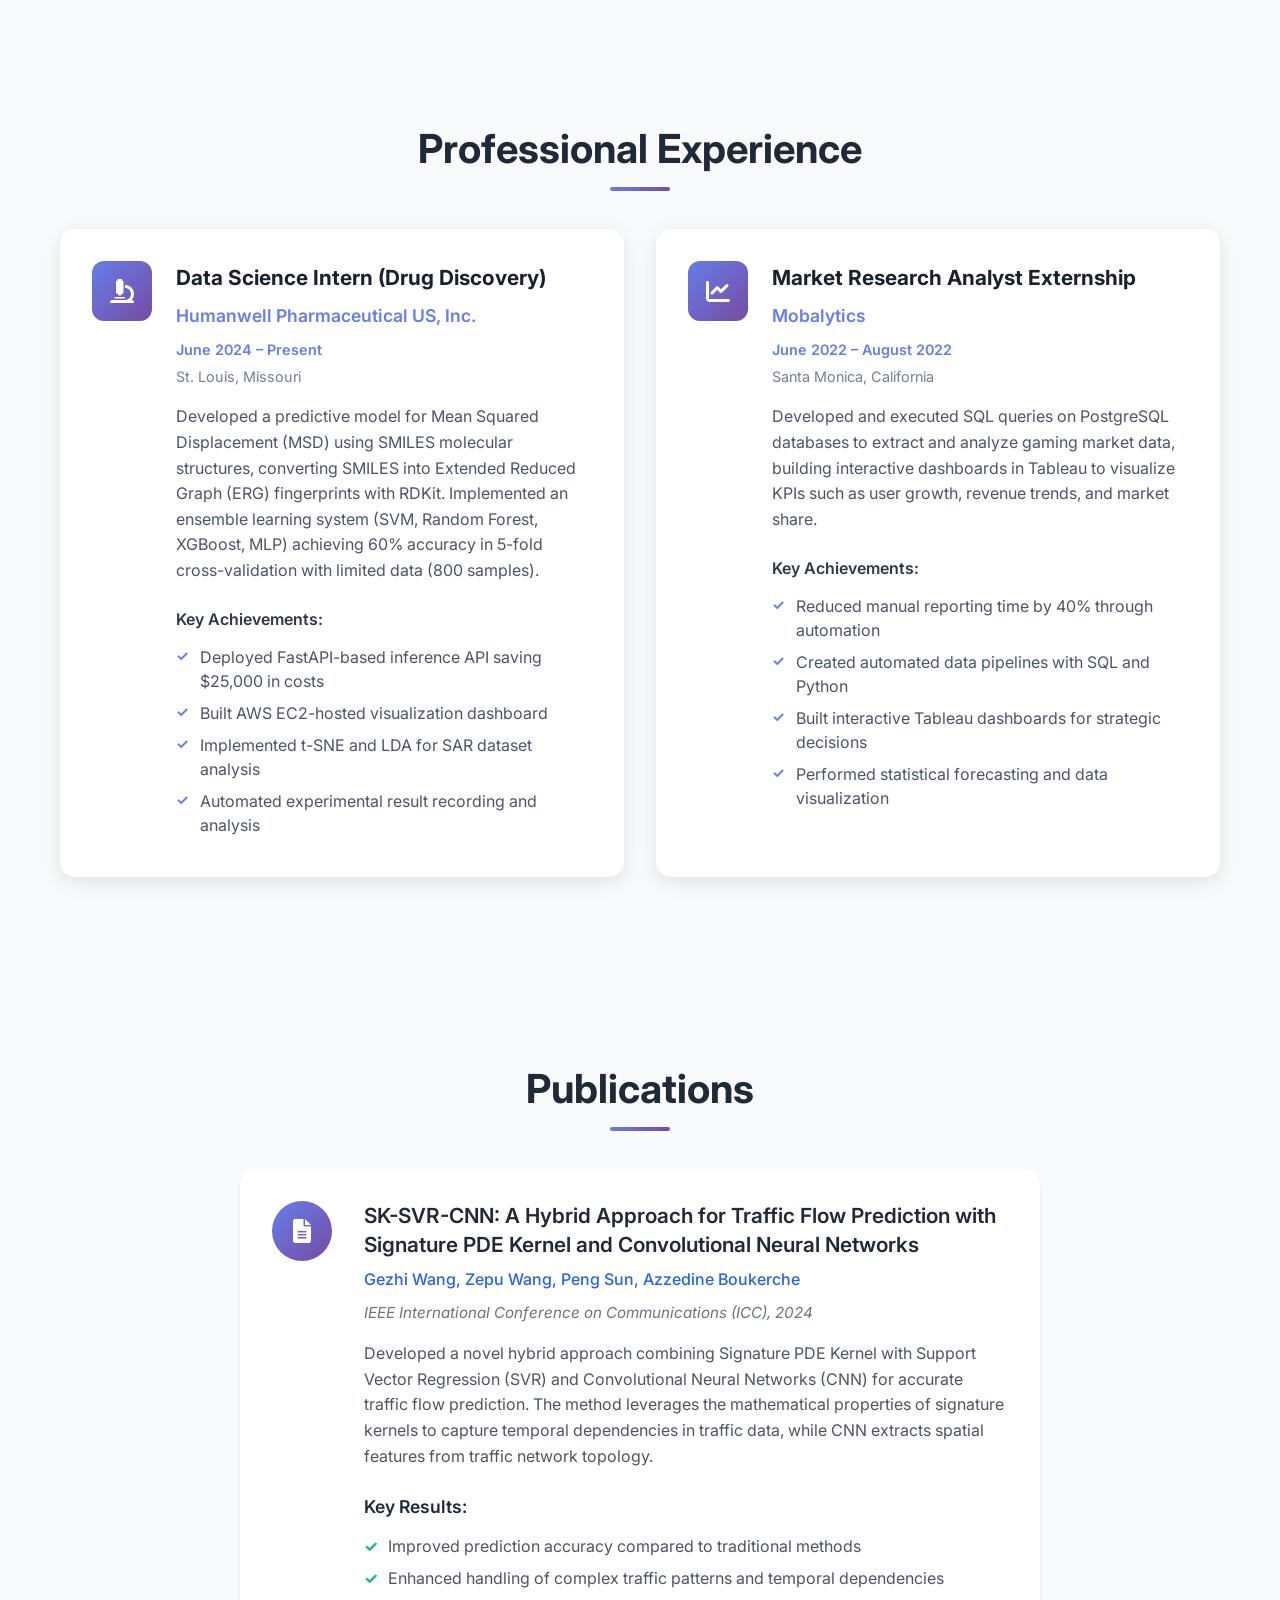
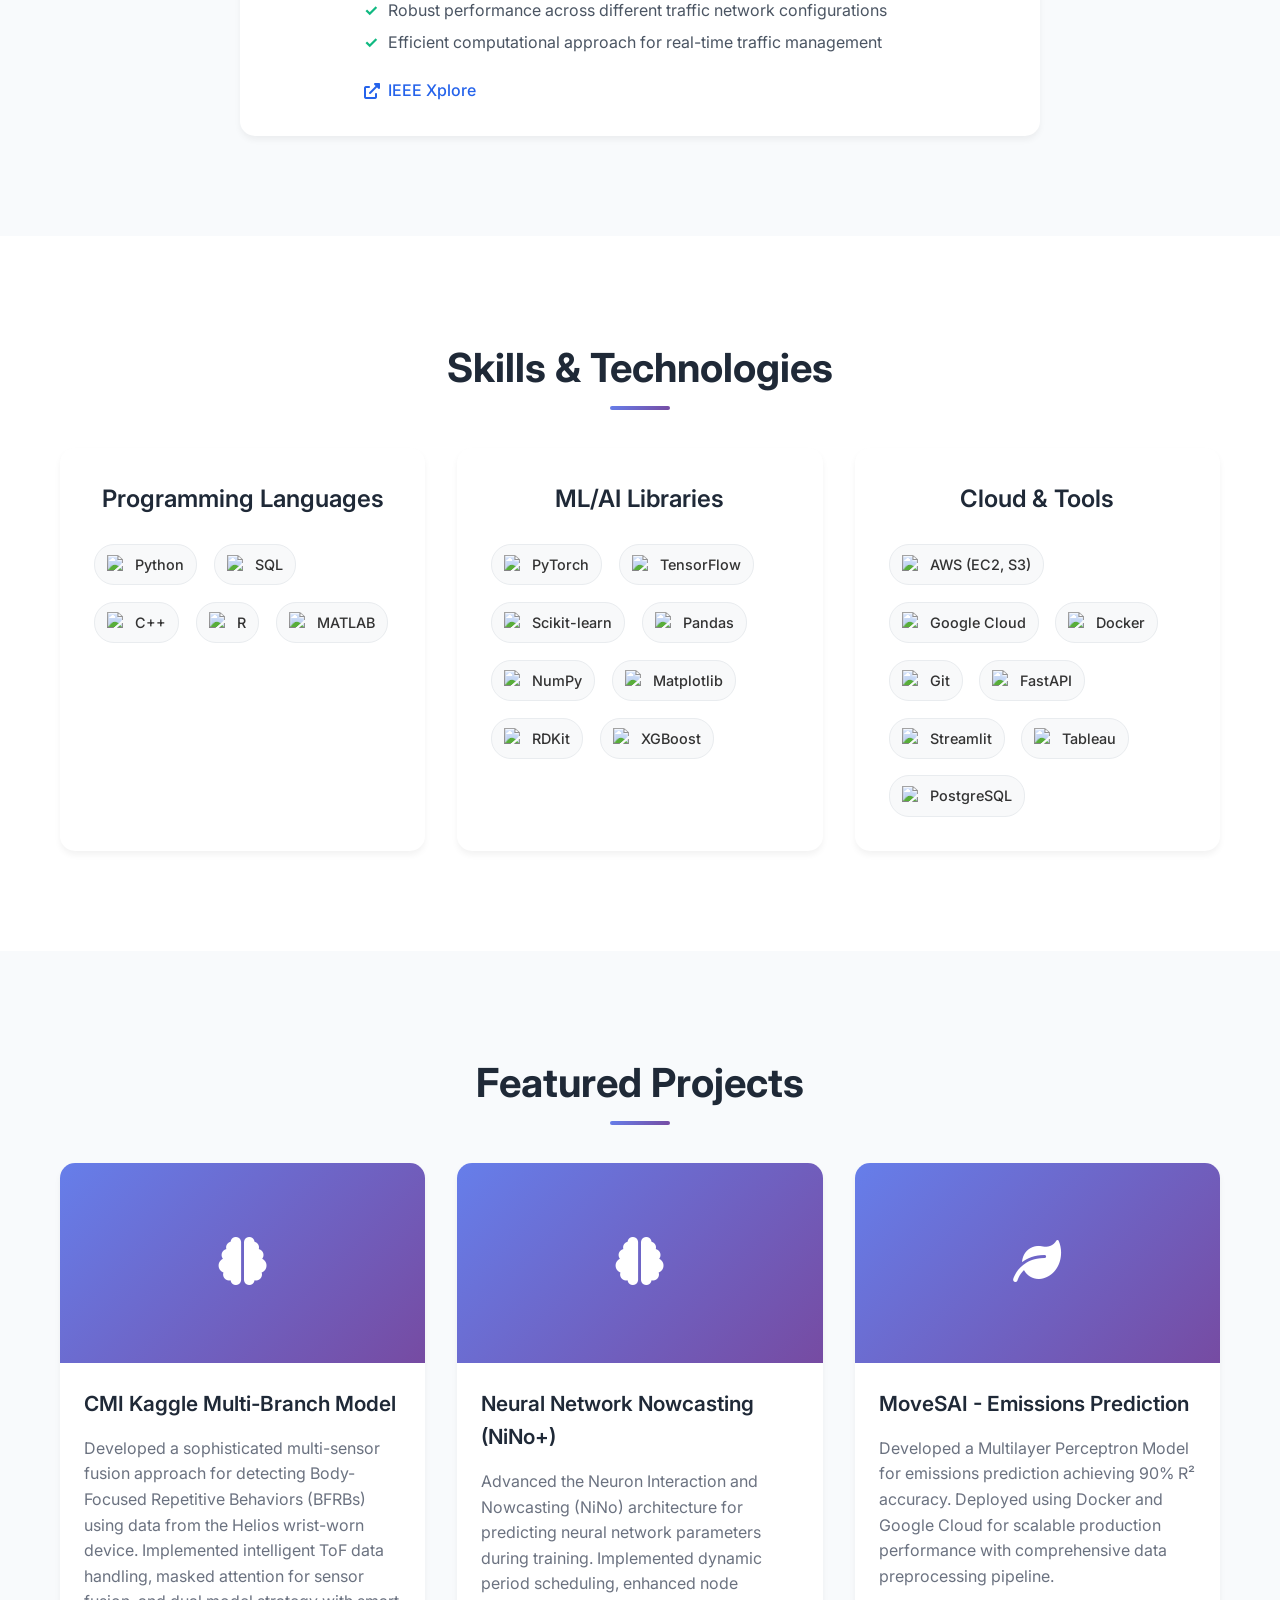
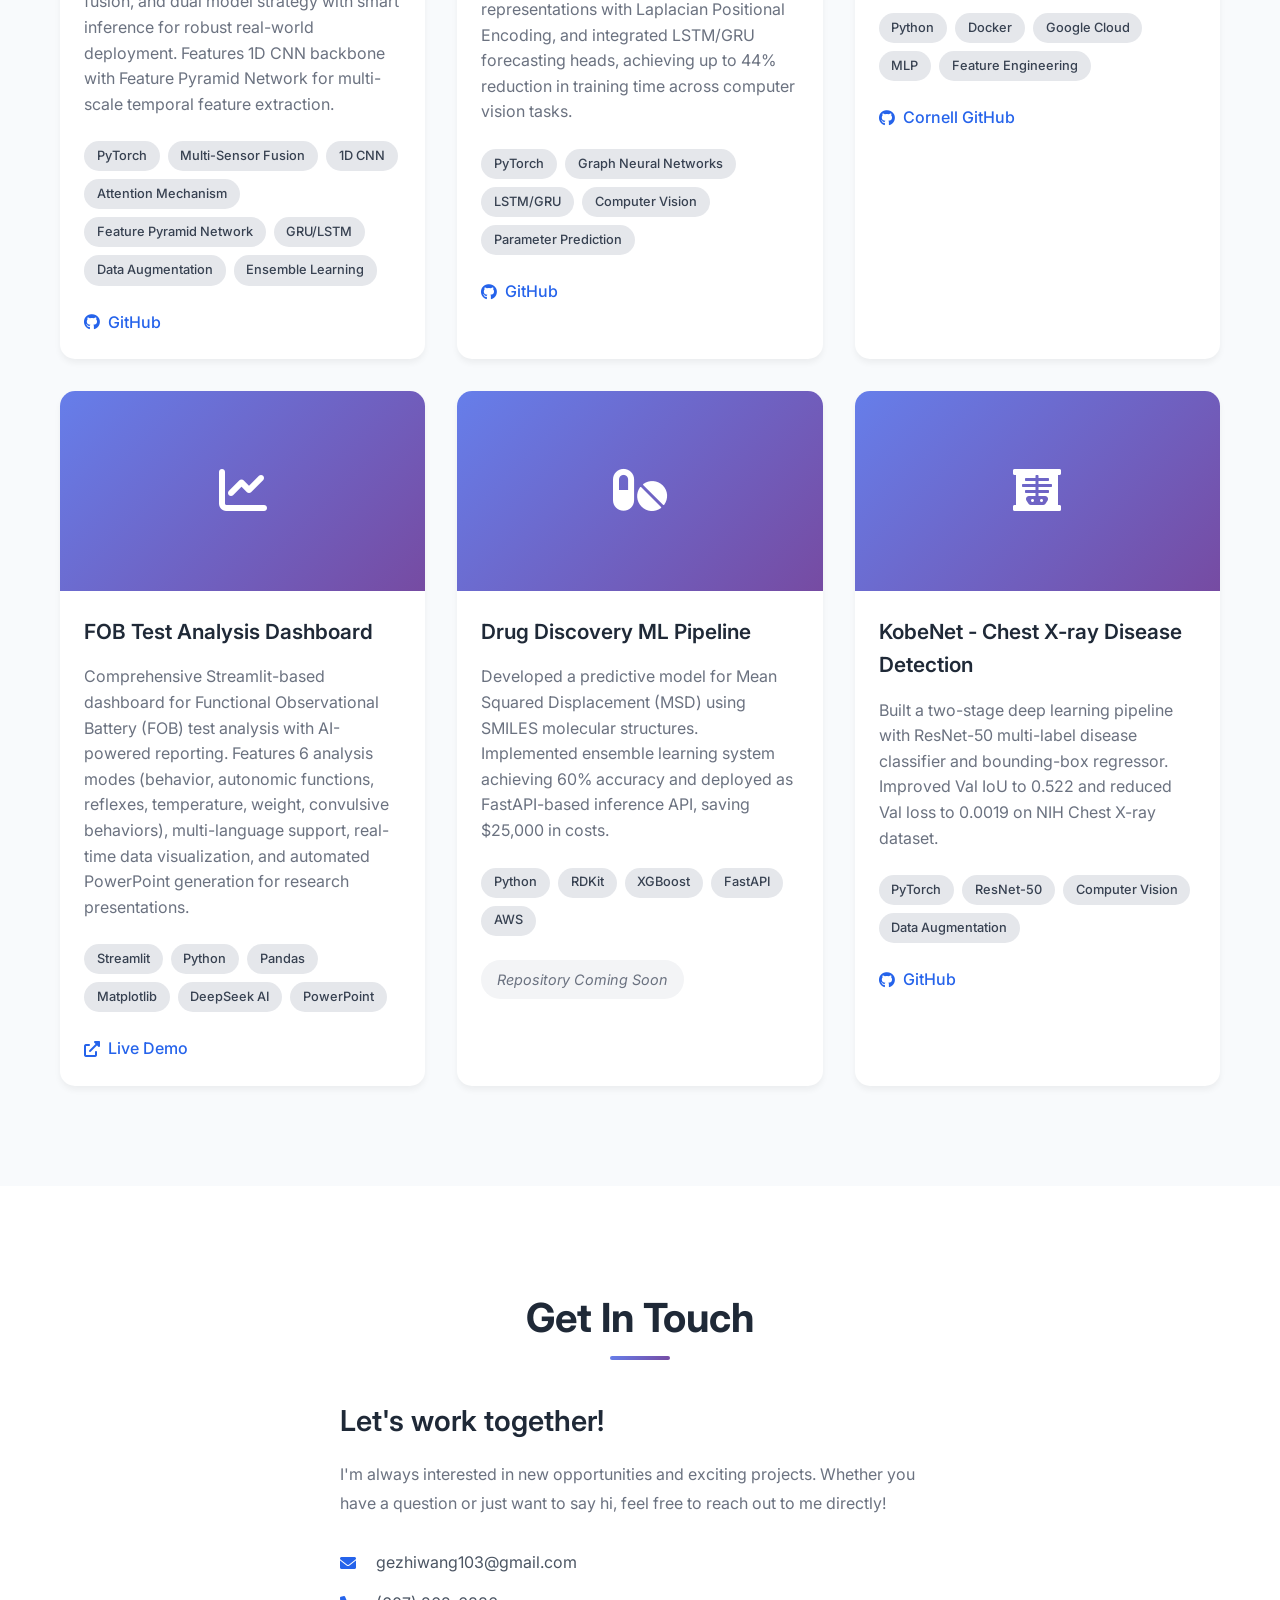
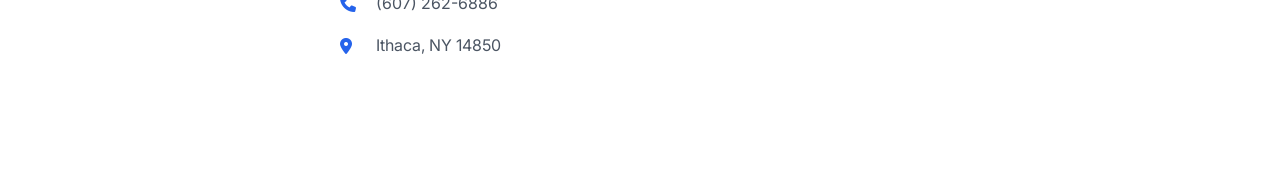
==== commit a5f75114: "updated about me" ====
--- a/index.html
+++ b/index.html
@@ -99,11 +99,12 @@
             <div class="about-content">
                 <div class="about-text">
                     <p>
-                        I am a passionate Data Scientist and Machine Learning Engineer dedicated to transforming complex data into actionable insights and innovative solutions. Currently pursuing my Master's in Systems Engineering at Cornell University, I specialize in deep learning, computer vision, and predictive modeling with a focus on real-world applications.
+                        I am a passionate Data Scientist and Machine Learning Engineer dedicated to transforming complex data into actionable insights and innovative solutions. Currently pursuing my Master's in Systems Engineering at Cornell University, I specialize in deep learning, computer vision, and predictive modeling with a focus on real-world applications. 
                     </p>
                     <p>
-                        My research and project portfolio spans computer vision, natural language processing, and time series forecasting. During my undergraduate studies, I achieved a significant milestone by publishing a first-author paper at the IEEE International Conference on Communications (ICC) 2024, conducted under the supervision of Prof. Azzedine Boukerche and Prof. Peng Sun. This work demonstrates my commitment to advancing the field through rigorous research and innovation.
-                    </p>
+                        My research and project interests span computer vision, natural language processing, and time series forecasting. During my undergraduate studies, I published a first-author paper at the IEEE International Conference on Communications (ICC) 2024, conducted under the supervision of Prof. Peng Sun and Prof. Azzedine Boukerche. During my internship at Humanwell Pharmaceutical, I developed a predictive model for Mean Squared Displacement (MSD) using SMILES molecular structures and achieved 60% accuracy in 5-fold cross-validation with limited data (800 samples).
+                        I recently particpated in a gesture recognition competition on Kaggle, where I developed a multi-sensor fusion approach for detecting Body-Focused Repetitive Behaviors (BFRBs) using data from the Helios wrist-worn device. Our model was ranked top 40% in the private leaderboard, although we are not fully satisfied with the results, I really enjoyed the process of observing data characteristics, designing data pipeline, building models, and fine-tuning the model. We propsed a very unique approach that few others have attempted, which is replacing the original -1 value for the null data with a very large value 512 for the time-of-flight data. We did
+                        this because we found that the original -1 value is not very informative since the value here measures the distance between the sensor and some surronding objects, so we think the out of range value might cause of a lot of those null values. By integrating this strategy, our model boosted 0.05 in the competition score. We are also glad that the 1st place solution shared the same strategy in handling this. 
                     <p>
                         I am actively seeking full-time opportunities as a Data Scientist or Machine Learning Engineer where I can apply my technical expertise to solve challenging problems and drive meaningful impact through data-driven solutions.
                     </p>
@@ -555,11 +556,11 @@
     </section>
 
     <!-- Footer -->
-    <footer class="footer">
+    <!-- <footer class="footer">
         <div class="container">
             <p>&copy; 2024 George (Gezhi) Wang. All rights reserved.</p>
         </div>
-    </footer>
+    </footer> -->
 
     <!-- Chatbot Widget -->
     <div id="chatbot-widget" class="chatbot-widget">
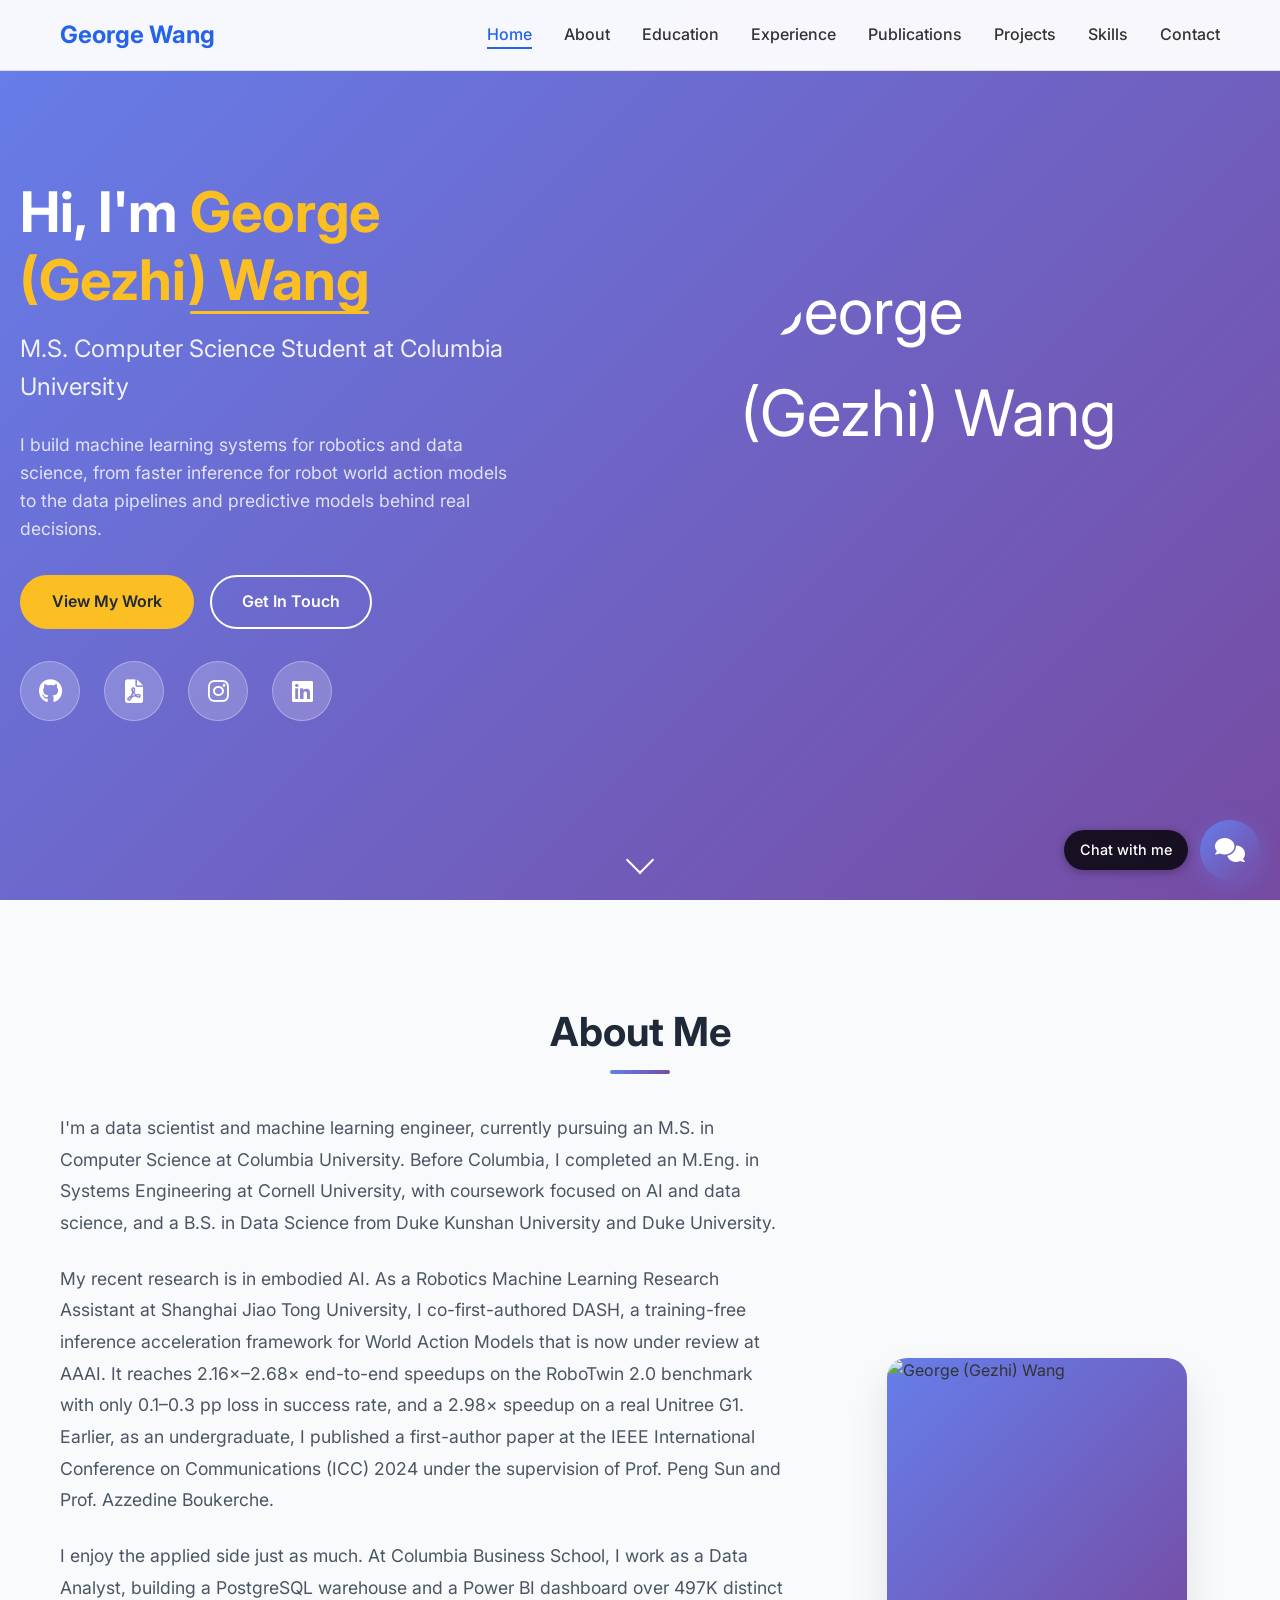
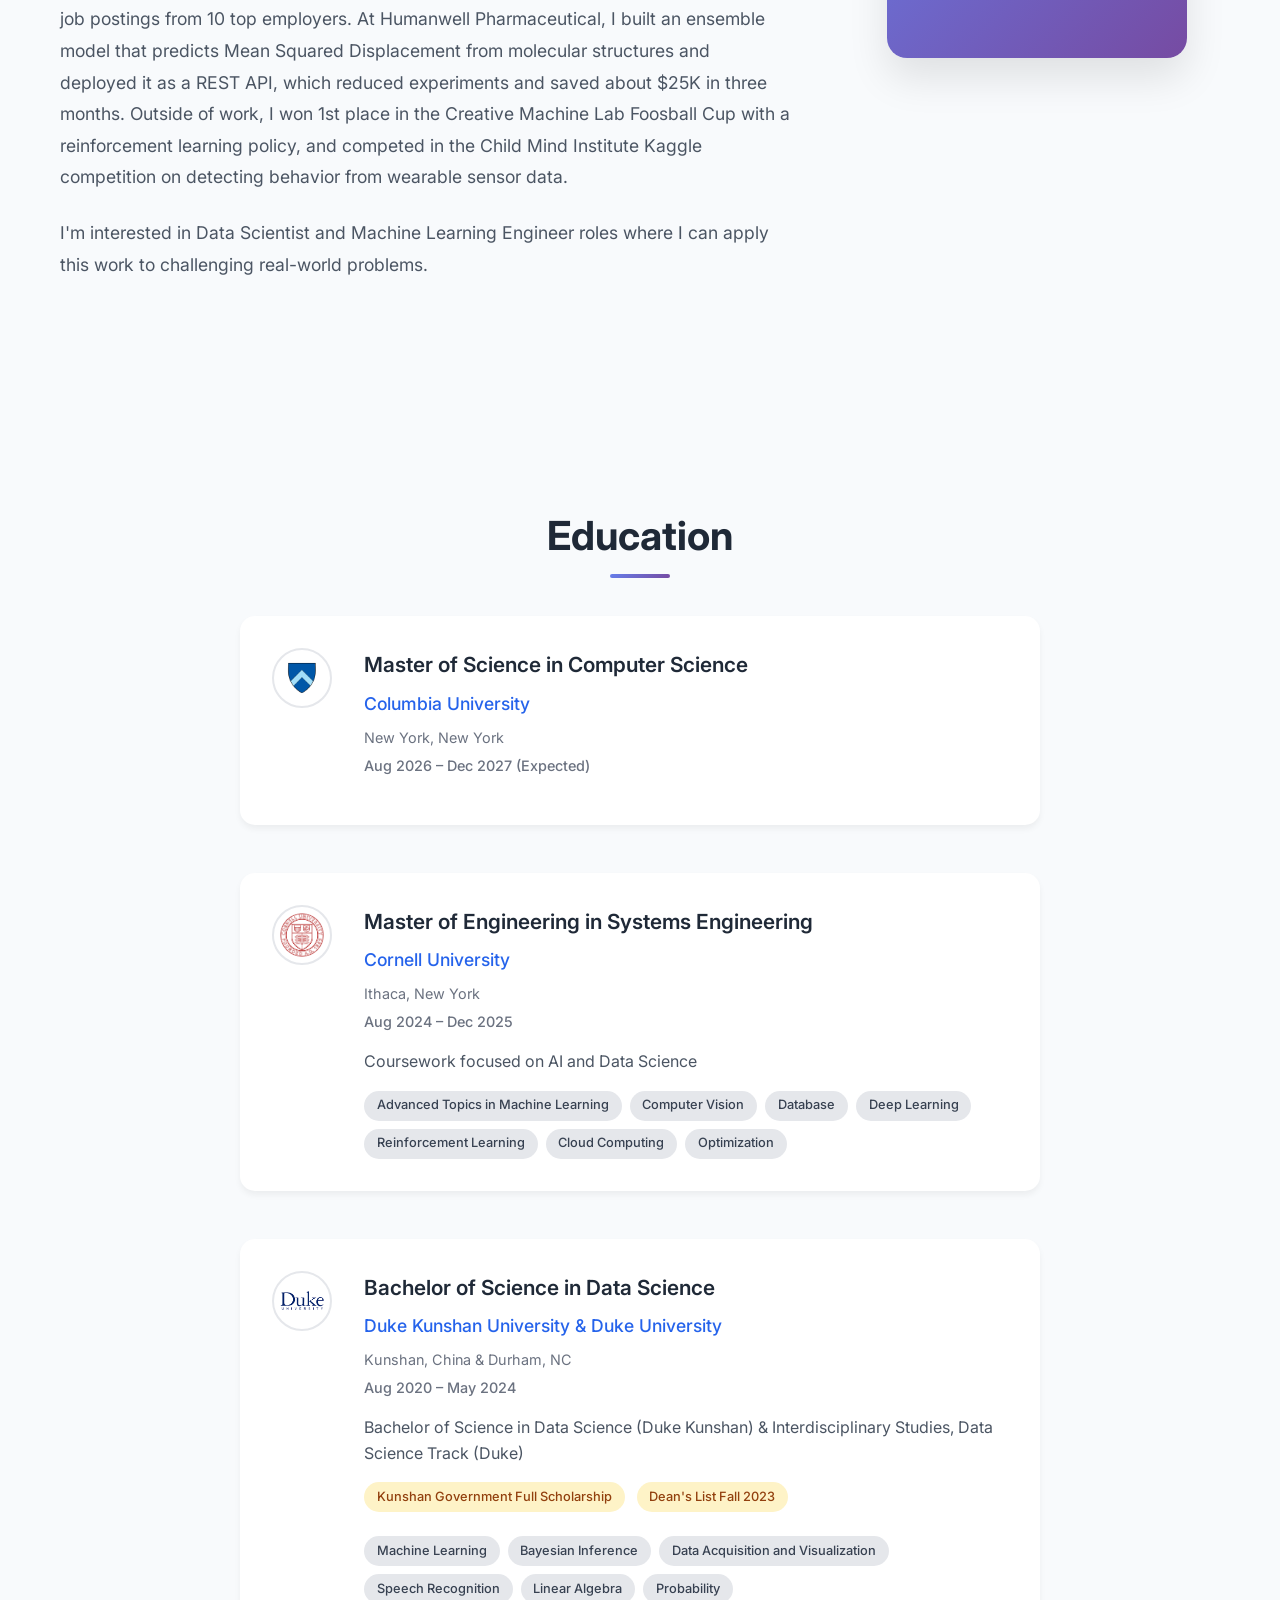
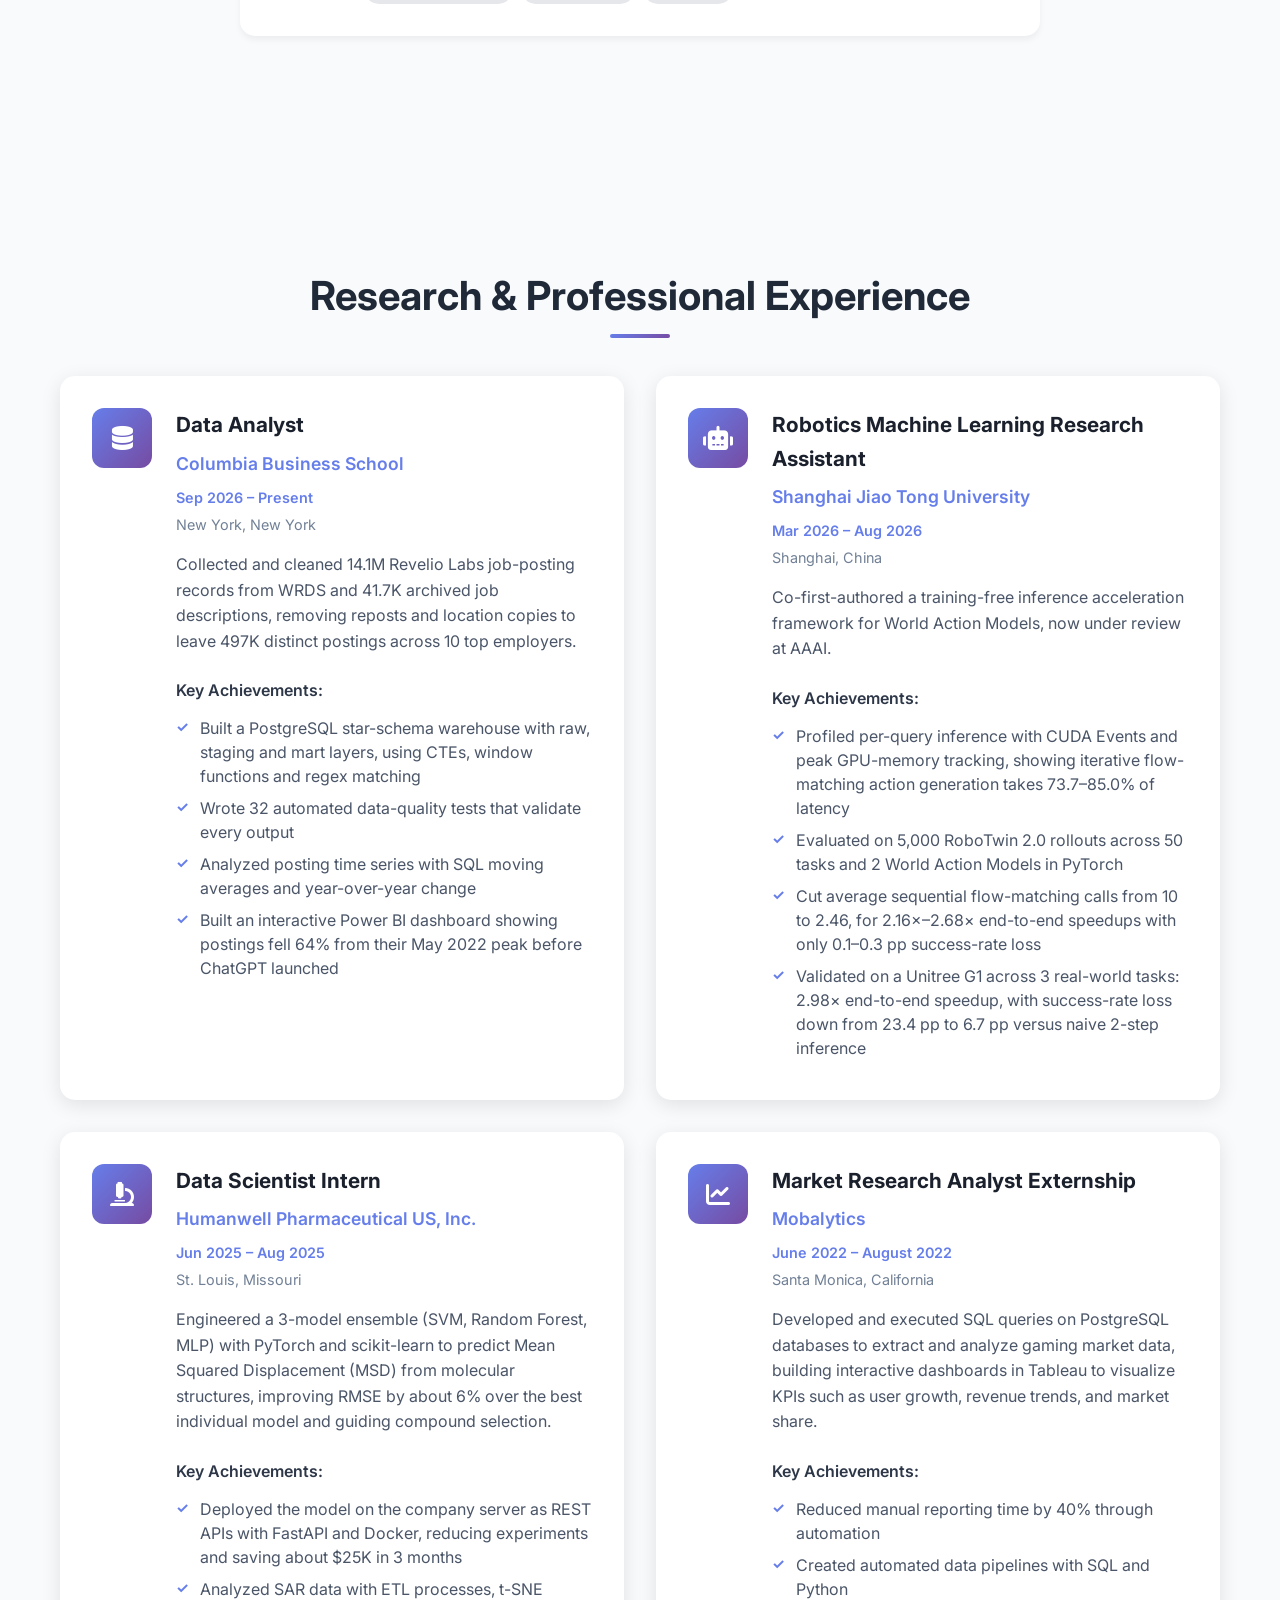
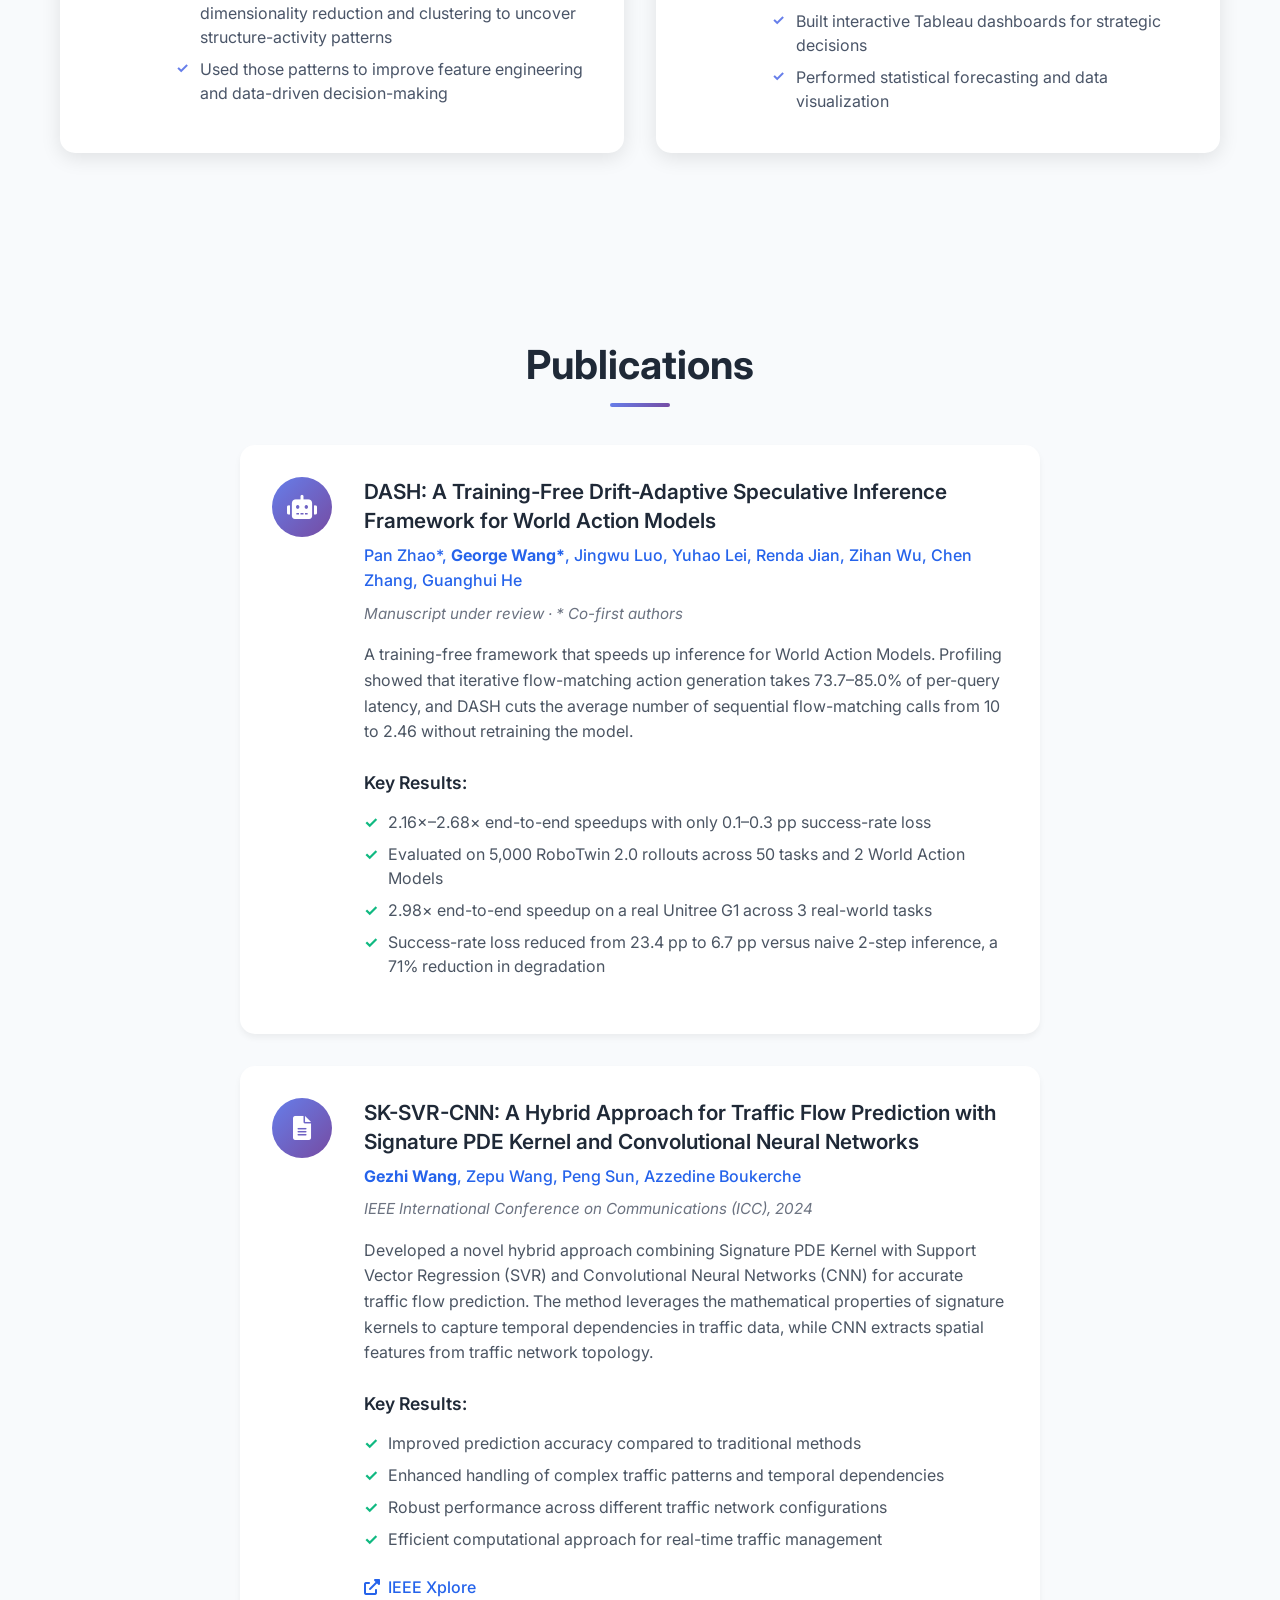
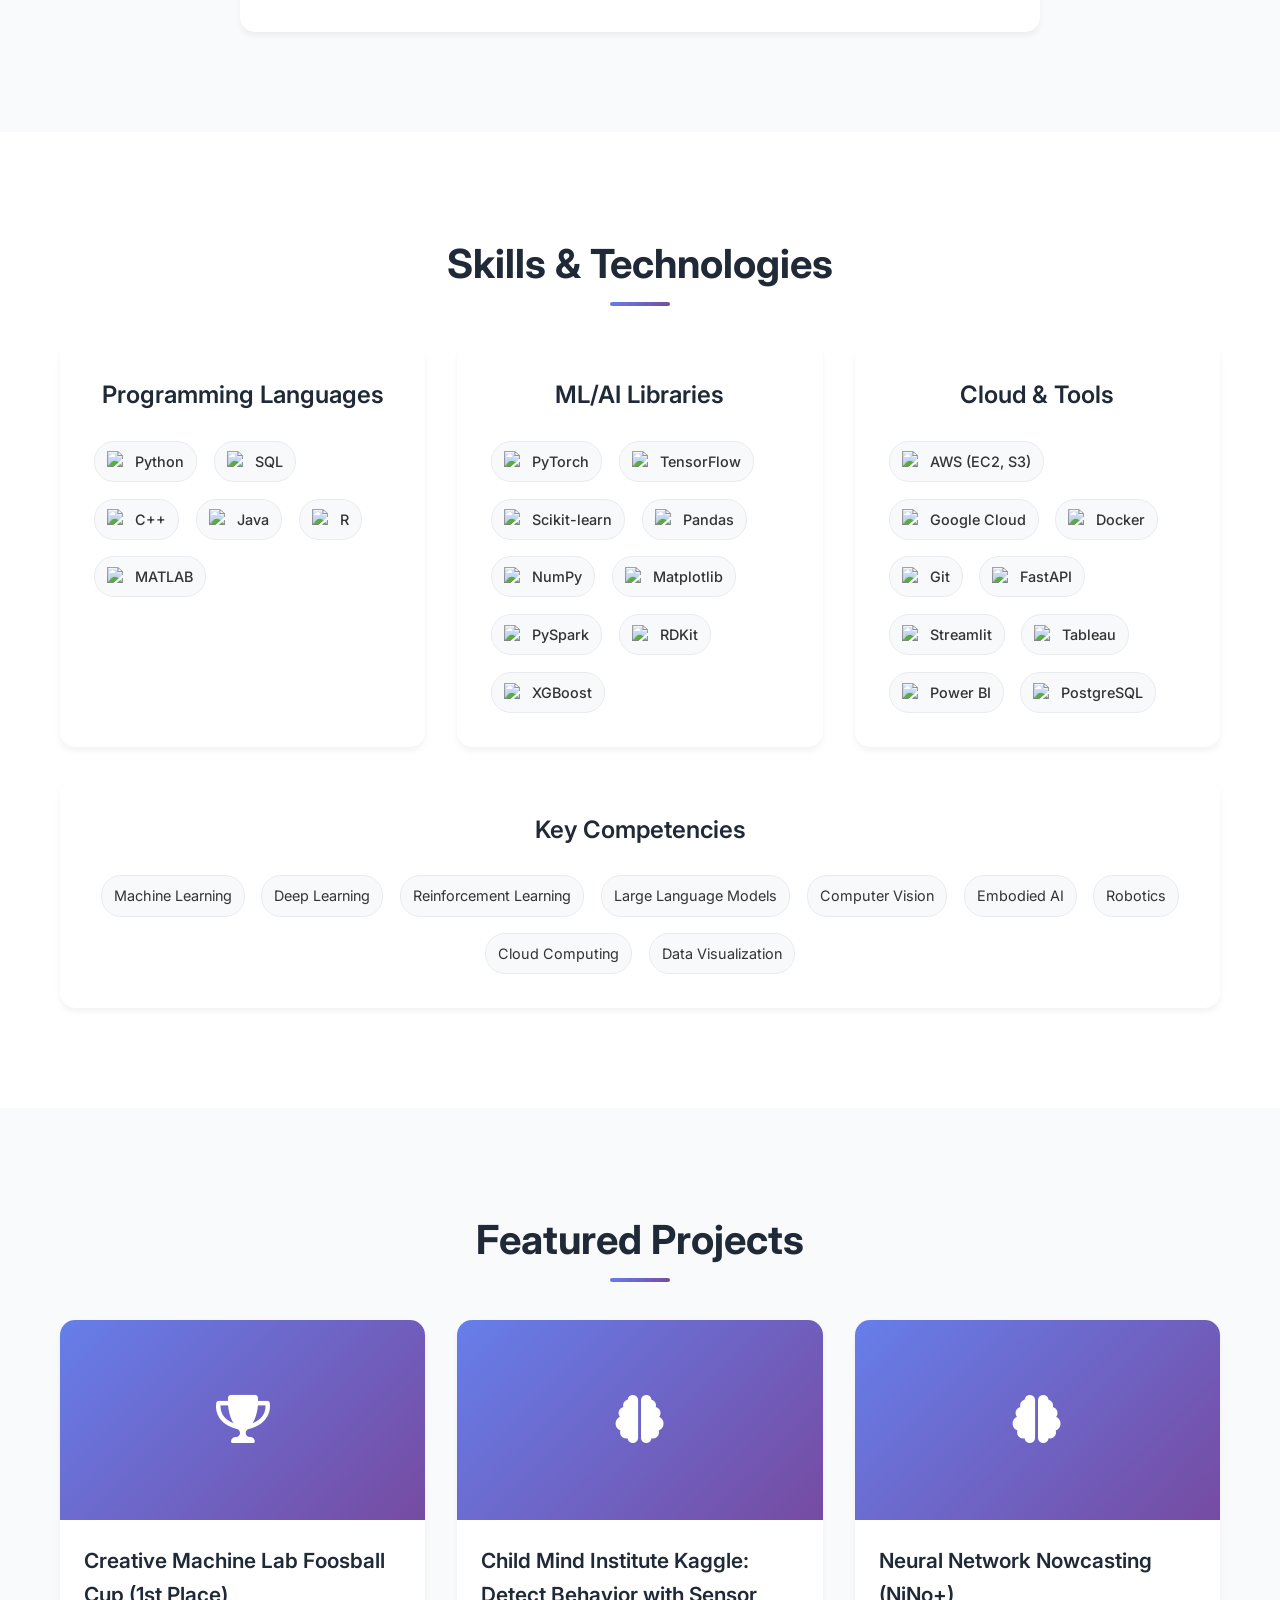
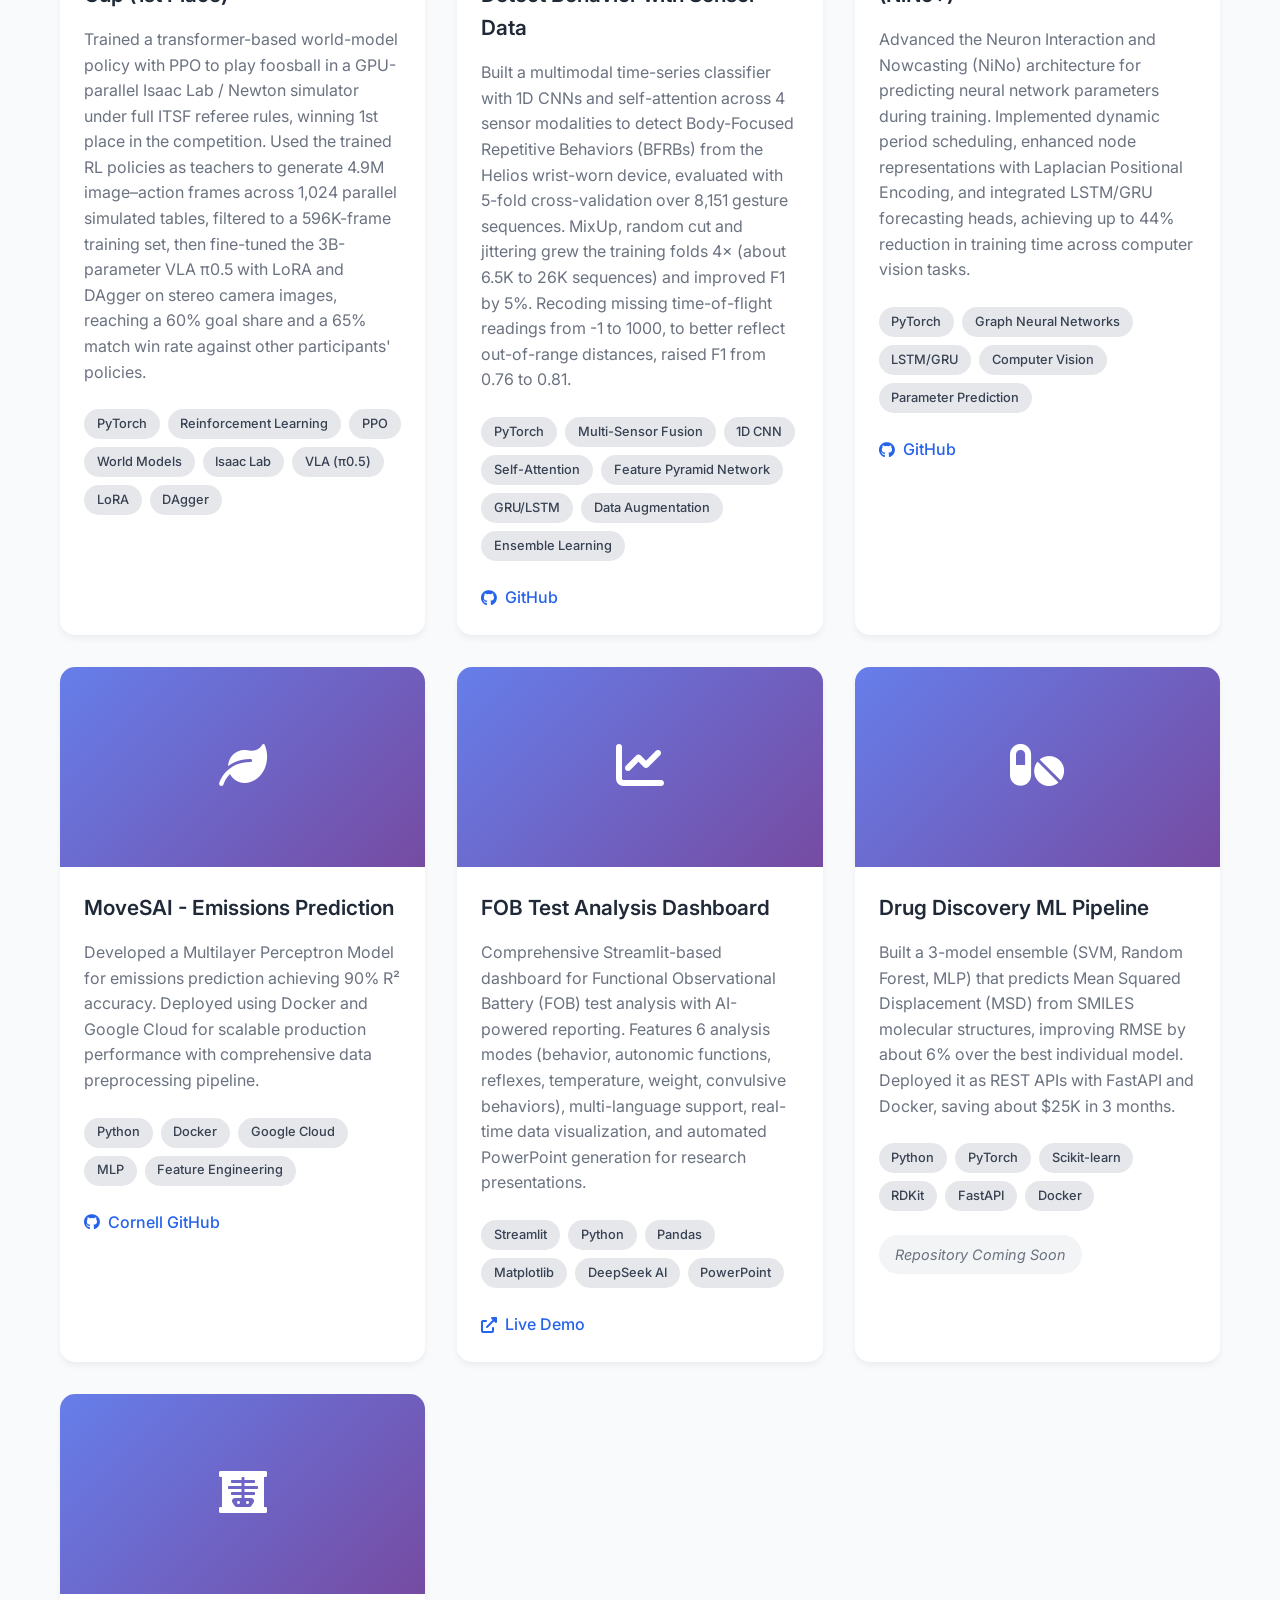
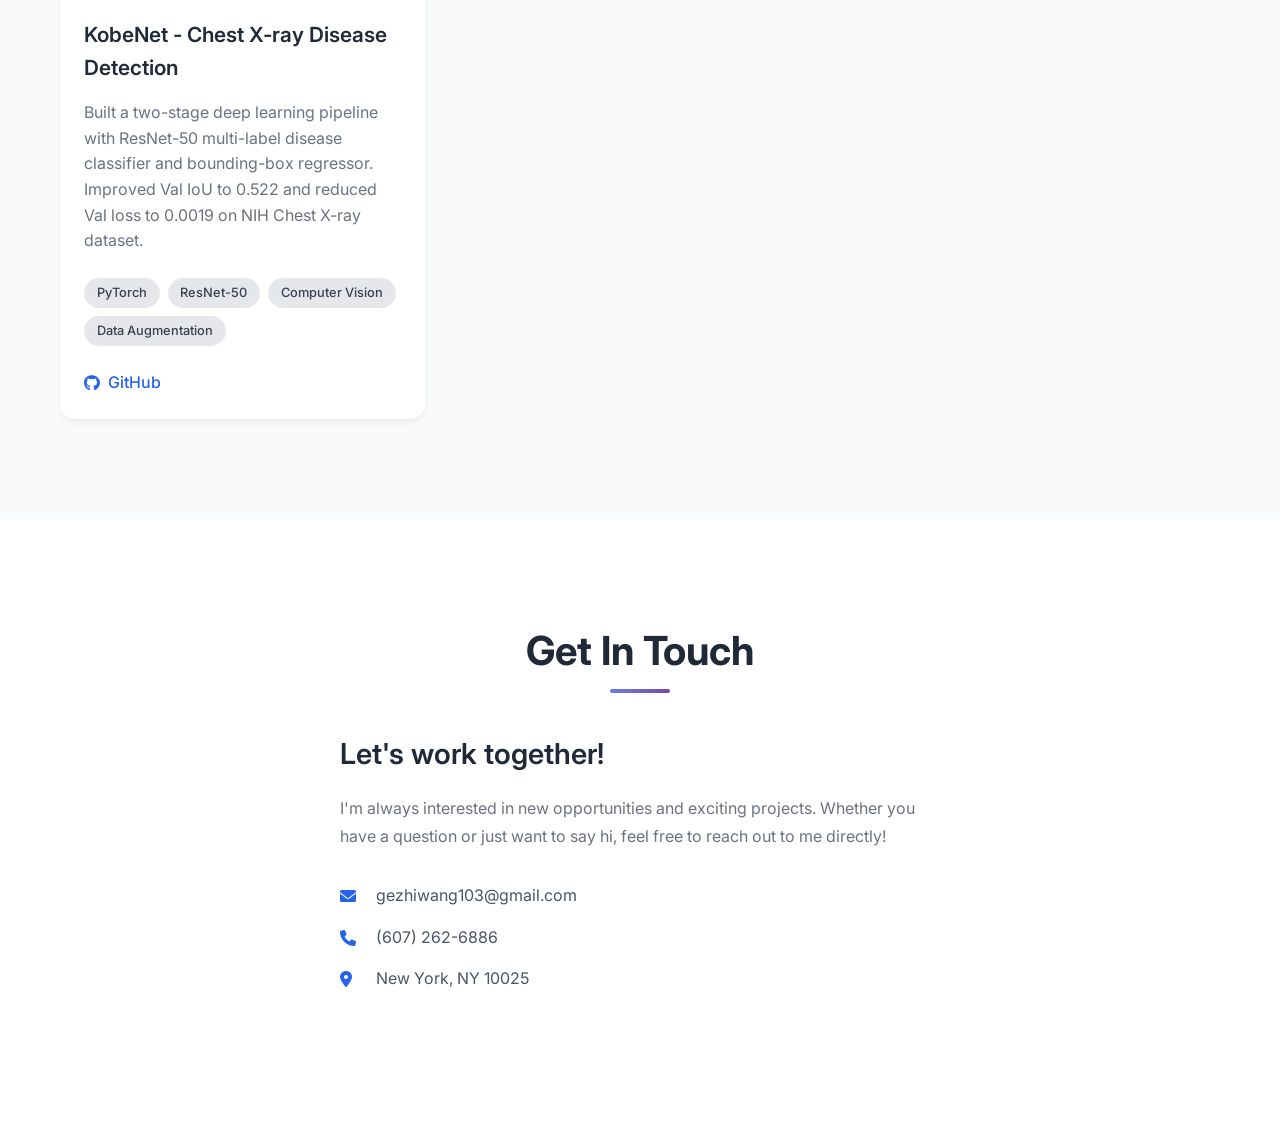
==== commit 8bd2c7ad: "updated portfolio" ====
--- a/index.html
+++ b/index.html
@@ -56,9 +56,9 @@
                 <h1 class="hero-title">
                     Hi, I'm <span class="highlight">George (Gezhi) Wang</span>
                 </h1>
-                <h2 class="hero-subtitle">Student at Cornell University</h2>
+                <h2 class="hero-subtitle">M.S. Computer Science Student at Columbia University</h2>
                 <p class="hero-description">
-                    I develop innovative AI solutions and data-driven insights that solve complex real-world problems in healthcare, pharmaceuticals, and beyond.
+                    I build machine learning systems for robotics and data science, from faster inference for robot world action models to the data pipelines and predictive models behind real decisions.
                 </p>
                 <div class="hero-buttons">
                     <a href="#projects" class="btn btn-primary">View My Work</a>
@@ -68,7 +68,7 @@
                     <a href="https://github.com/gw103" class="hero-social-link" target="_blank" title="GitHub">
                         <i class="fab fa-github"></i>
                     </a>
-                    <a href="George(Gezhi)_Wang_CV.pdf" class="hero-social-link" target="_blank" title="Download CV">
+                    <a href="George%20Wang%20Resume.pdf" class="hero-social-link" target="_blank" title="Download Resume">
                         <i class="fas fa-file-pdf"></i>
                     </a>
                     <a href="https://www.instagram.com/georgegezhiwang/" class="hero-social-link" target="_blank" title="Instagram">
@@ -99,14 +99,16 @@
             <div class="about-content">
                 <div class="about-text">
                     <p>
-                        I am a passionate Data Scientist and Machine Learning Engineer dedicated to transforming complex data into actionable insights and innovative solutions. Currently pursuing my Master's in Systems Engineering at Cornell University, I specialize in deep learning, computer vision, and predictive modeling with a focus on real-world applications. 
+                        I'm a data scientist and machine learning engineer, currently pursuing an M.S. in Computer Science at Columbia University. Before Columbia, I completed an M.Eng. in Systems Engineering at Cornell University, with coursework focused on AI and data science, and a B.S. in Data Science from Duke Kunshan University and Duke University.
                     </p>
                     <p>
-                        My research and project interests span computer vision, natural language processing, and time series forecasting. During my undergraduate studies, I published a first-author paper at the IEEE International Conference on Communications (ICC) 2024, conducted under the supervision of Prof. Peng Sun and Prof. Azzedine Boukerche. During my internship at Humanwell Pharmaceutical, I developed a predictive model for Mean Squared Displacement (MSD) using SMILES molecular structures and achieved 60% accuracy in 5-fold cross-validation with limited data (800 samples).
-                        I recently particpated in a gesture recognition competition on Kaggle, where I developed a multi-sensor fusion approach for detecting Body-Focused Repetitive Behaviors (BFRBs) using data from the Helios wrist-worn device. Our model was ranked top 40% in the private leaderboard, although we are not fully satisfied with the results, I really enjoyed the process of observing data characteristics, designing data pipeline, building models, and fine-tuning the model. We propsed a very unique approach that few others have attempted, which is replacing the original -1 value for the null data with a very large value 512 for the time-of-flight data. We did
-                        this because we found that the original -1 value is not very informative since the value here measures the distance between the sensor and some surronding objects, so we think the out of range value might cause of a lot of those null values. By integrating this strategy, our model boosted 0.05 in the competition score. We are also glad that the 1st place solution shared the same strategy in handling this. 
+                        My recent research is in embodied AI. As a Robotics Machine Learning Research Assistant at Shanghai Jiao Tong University, I co-first-authored DASH, a training-free inference acceleration framework for World Action Models that is now under review at AAAI. It reaches 2.16×–2.68× end-to-end speedups on the RoboTwin 2.0 benchmark with only 0.1–0.3 pp loss in success rate, and a 2.98× speedup on a real Unitree G1. Earlier, as an undergraduate, I published a first-author paper at the IEEE International Conference on Communications (ICC) 2024 under the supervision of Prof. Peng Sun and Prof. Azzedine Boukerche.
+                    </p>
                     <p>
-                        I am actively seeking full-time opportunities as a Data Scientist or Machine Learning Engineer where I can apply my technical expertise to solve challenging problems and drive meaningful impact through data-driven solutions.
+                        I enjoy the applied side just as much. At Columbia Business School, I work as a Data Analyst, building a PostgreSQL warehouse and a Power BI dashboard over 497K distinct job postings from 10 top employers. At Humanwell Pharmaceutical, I built an ensemble model that predicts Mean Squared Displacement from molecular structures and deployed it as a REST API, which reduced experiments and saved about $25K in three months. Outside of work, I won 1st place in the Creative Machine Lab Foosball Cup with a reinforcement learning policy, and competed in the Child Mind Institute Kaggle competition on detecting behavior from wearable sensor data.
+                    </p>
+                    <p>
+                        I'm interested in Data Scientist and Machine Learning Engineer roles where I can apply this work to challenging real-world problems.
                     </p>
                 </div>
                 <div class="about-image">
@@ -125,34 +127,48 @@
             <div class="education-timeline">
                 <div class="education-item">
                     <div class="education-icon university-logo">
+                        <img src="columbia.png" alt="Columbia University" class="university-logo-img">
+                    </div>
+                    <div class="education-content">
+                        <h3>Master of Science in Computer Science</h3>
+                        <h4>Columbia University</h4>
+                        <p class="education-location">New York, New York</p>
+                        <p class="education-period">Aug 2026 – Dec 2027 (Expected)</p>
+                    </div>
+                </div>
+
+                <div class="education-item">
+                    <div class="education-icon university-logo">
                         <img src="cornell.png" alt="Cornell University" class="university-logo-img">
                     </div>
                     <div class="education-content">
                         <h3>Master of Engineering in Systems Engineering</h3>
                         <h4>Cornell University</h4>
                         <p class="education-location">Ithaca, New York</p>
-                        <p class="education-period">Aug 2024 – Present</p>
-                        <p class="education-description">Computational and Data Science Track</p>
+                        <p class="education-period">Aug 2024 – Dec 2025</p>
+                        <p class="education-description">Coursework focused on AI and Data Science</p>
                         <div class="education-courses">
                             <span>Advanced Topics in Machine Learning</span>
                             <span>Computer Vision</span>
+                            <span>Database</span>
                             <span>Deep Learning</span>
                             <span>Reinforcement Learning</span>
                             <span>Cloud Computing</span>
-                        </div>
-                    </div>
-                </div>
-                
+                            <span>Optimization</span>
+                        </div>
+                    </div>
+                </div>
+
                 <div class="education-item">
                     <div class="education-icon university-logo">
                         <img src="duke.png" alt="Duke University" class="university-logo-img">
                     </div>
                     <div class="education-content">
                         <h3>Bachelor of Science in Data Science</h3>
-                        <h4>Duke University & Duke Kunshan University</h4>
-                        <p class="education-location">Durham, NC & Kunshan, China</p>
+                        <h4>Duke Kunshan University & Duke University</h4>
+                        <p class="education-location">Kunshan, China & Durham, NC</p>
                         <p class="education-period">Aug 2020 – May 2024</p>
-                        <p class="education-description">Bachelor of Science in Data Science (DKU) & Interdisciplinary Studies (Duke)</p>
+                        <p class="education-description">Bachelor of Science in Data Science (Duke Kunshan) & Interdisciplinary Studies, Data Science Track (Duke)</p>
                         <div class="education-honors">
                             <span class="honor">Kunshan Government Full Scholarship</span>
                             <span class="honor">Dean's List Fall 2023</span>
@@ -160,6 +176,7 @@
                         <div class="education-courses">
                             <span>Machine Learning</span>
                             <span>Bayesian Inference</span>
+                            <span>Data Acquisition and Visualization</span>
                             <span>Speech Recognition</span>
                             <span>Linear Algebra</span>
                             <span>Probability</span>
@@ -173,27 +190,74 @@
     <!-- Experience Section -->
     <section id="experience" class="experience">
         <div class="container">
-            <h2 class="section-title">Professional Experience</h2>
+            <h2 class="section-title">Research & Professional Experience</h2>
             <div class="experience-grid">
                 <div class="experience-card">
                     <div class="experience-icon">
-                        <i class="fas fa-microscope"></i>
+                        <i class="fas fa-database"></i>
                     </div>
                     <div class="experience-content">
-                        <h3>Data Science Intern (Drug Discovery)</h3>
-                        <h4>Humanwell Pharmaceutical US, Inc.</h4>
-                        <p class="experience-period">June 2024 – Present</p>
-                        <p class="experience-location">St. Louis, Missouri</p>
+                        <h3>Data Analyst</h3>
+                        <h4>Columbia Business School</h4>
+                        <p class="experience-period">Sep 2026 – Present</p>
+                        <p class="experience-location">New York, New York</p>
                         <p class="experience-description">
-                            Developed a predictive model for Mean Squared Displacement (MSD) using SMILES molecular structures, converting SMILES into Extended Reduced Graph (ERG) fingerprints with RDKit. Implemented an ensemble learning system (SVM, Random Forest, XGBoost, MLP) achieving 60% accuracy in 5-fold cross-validation with limited data (800 samples).
+                            Collected and cleaned 14.1M Revelio Labs job-posting records from WRDS and 41.7K archived job descriptions, removing reposts and location copies to leave 497K distinct postings across 10 top employers.
                         </p>
                         <div class="experience-achievements">
                             <h4>Key Achievements:</h4>
                             <ul>
-                                <li>Deployed FastAPI-based inference API saving $25,000 in costs</li>
-                                <li>Built AWS EC2-hosted visualization dashboard</li>
-                                <li>Implemented t-SNE and LDA for SAR dataset analysis</li>
-                                <li>Automated experimental result recording and analysis</li>
+                                <li>Built a PostgreSQL star-schema warehouse with raw, staging and mart layers, using CTEs, window functions and regex matching</li>
+                                <li>Wrote 32 automated data-quality tests that validate every output</li>
+                                <li>Analyzed posting time series with SQL moving averages and year-over-year change</li>
+                                <li>Built an interactive Power BI dashboard showing postings fell 64% from their May 2022 peak before ChatGPT launched</li>
+                            </ul>
+                        </div>
+                    </div>
+                </div>
+
+                <div class="experience-card">
+                    <div class="experience-icon">
+                        <i class="fas fa-robot"></i>
+                    </div>
+                    <div class="experience-content">
+                        <h3>Robotics Machine Learning Research Assistant</h3>
+                        <h4>Shanghai Jiao Tong University</h4>
+                        <p class="experience-period">Mar 2026 – Aug 2026</p>
+                        <p class="experience-location">Shanghai, China</p>
+                        <p class="experience-description">
+                            Co-first-authored a training-free inference acceleration framework for World Action Models, now under review at AAAI.
+                        </p>
+                        <div class="experience-achievements">
+                            <h4>Key Achievements:</h4>
+                            <ul>
+                                <li>Profiled per-query inference with CUDA Events and peak GPU-memory tracking, showing iterative flow-matching action generation takes 73.7–85.0% of latency</li>
+                                <li>Evaluated on 5,000 RoboTwin 2.0 rollouts across 50 tasks and 2 World Action Models in PyTorch</li>
+                                <li>Cut average sequential flow-matching calls from 10 to 2.46, for 2.16×–2.68× end-to-end speedups with only 0.1–0.3 pp success-rate loss</li>
+                                <li>Validated on a Unitree G1 across 3 real-world tasks: 2.98× end-to-end speedup, with success-rate loss down from 23.4 pp to 6.7 pp versus naive 2-step inference</li>
+                            </ul>
+                        </div>
+                    </div>
+                </div>
+
+                <div class="experience-card">
+                    <div class="experience-icon">
+                        <i class="fas fa-microscope"></i>
+                    </div>
+                    <div class="experience-content">
+                        <h3>Data Scientist Intern</h3>
+                        <h4>Humanwell Pharmaceutical US, Inc.</h4>
+                        <p class="experience-period">Jun 2025 – Aug 2025</p>
+                        <p class="experience-location">St. Louis, Missouri</p>
+                        <p class="experience-description">
+                            Engineered a 3-model ensemble (SVM, Random Forest, MLP) with PyTorch and scikit-learn to predict Mean Squared Displacement (MSD) from molecular structures, improving RMSE by about 6% over the best individual model and guiding compound selection.
+                        </p>
+                        <div class="experience-achievements">
+                            <h4>Key Achievements:</h4>
+                            <ul>
+                                <li>Deployed the model on the company server as REST APIs with FastAPI and Docker, reducing experiments and saving about $25K in 3 months</li>
+                                <li>Analyzed SAR data with ETL processes, t-SNE dimensionality reduction and clustering to uncover structure-activity patterns</li>
+                                <li>Used those patterns to improve feature engineering and data-driven decision-making</li>
                             </ul>
                         </div>
                     </div>
@@ -233,11 +297,36 @@
             <div class="publications-grid">
                 <div class="publication-card">
                     <div class="publication-icon">
+                        <i class="fas fa-robot"></i>
+                    </div>
+                    <div class="publication-content">
+                        <h3>DASH: A Training-Free Drift-Adaptive Speculative Inference Framework for World Action Models</h3>
+                        <p class="publication-authors">Pan Zhao*, <strong>George Wang*</strong>, Jingwu Luo, Yuhao Lei, Renda Jian, Zihan Wu, Chen Zhang, Guanghui He</p>
+                        <p class="publication-venue">Manuscript under review &middot; * Co-first authors</p>
+                        <p class="publication-description">
+                            A training-free framework that speeds up inference for World Action Models. Profiling showed that iterative
+                            flow-matching action generation takes 73.7–85.0% of per-query latency, and DASH cuts the average number of
+                            sequential flow-matching calls from 10 to 2.46 without retraining the model.
+                        </p>
+                        <div class="publication-results">
+                            <h4>Key Results:</h4>
+                            <ul>
+                                <li>2.16×–2.68× end-to-end speedups with only 0.1–0.3 pp success-rate loss</li>
+                                <li>Evaluated on 5,000 RoboTwin 2.0 rollouts across 50 tasks and 2 World Action Models</li>
+                                <li>2.98× end-to-end speedup on a real Unitree G1 across 3 real-world tasks</li>
+                                <li>Success-rate loss reduced from 23.4 pp to 6.7 pp versus naive 2-step inference, a 71% reduction in degradation</li>
+                            </ul>
+                        </div>
+                    </div>
+                </div>
+
+                <div class="publication-card">
+                    <div class="publication-icon">
                         <i class="fas fa-file-alt"></i>
                     </div>
                     <div class="publication-content">
                         <h3>SK-SVR-CNN: A Hybrid Approach for Traffic Flow Prediction with Signature PDE Kernel and Convolutional Neural Networks</h3>
-                        <p class="publication-authors">Gezhi Wang, Zepu Wang, Peng Sun, Azzedine Boukerche</p>
+                        <p class="publication-authors"><strong>Gezhi Wang</strong>, Zepu Wang, Peng Sun, Azzedine Boukerche</p>
                         <p class="publication-venue">IEEE International Conference on Communications (ICC), 2024</p>
                         <p class="publication-description">
                             Developed a novel hybrid approach combining Signature PDE Kernel with Support Vector Regression (SVR) 
@@ -286,6 +375,10 @@
                             C++
                         </span>
                         <span class="skill-item">
+                            <img src="https://cdn.jsdelivr.net/gh/devicons/devicon@latest/icons/java/java-original.svg" alt="Java">
+                            Java
+                        </span>
+                        <span class="skill-item">
                             <img src="https://cdn.jsdelivr.net/gh/devicons/devicon@latest/icons/r/r-original.svg" alt="R">
                             R
                         </span>
@@ -323,6 +416,10 @@
                             Matplotlib
                         </span>
                         <span class="skill-item">
+                            <img src="https://cdn.jsdelivr.net/gh/devicons/devicon@latest/icons/apachespark/apachespark-original.svg" alt="PySpark">
+                            PySpark
+                        </span>
+                        <span class="skill-item">
                             <img src="https://cdn.jsdelivr.net/gh/devicons/devicon@latest/icons/python/python-original.svg" alt="RDKit">
                             RDKit
                         </span>
@@ -336,7 +433,7 @@
                     <h3>Cloud & Tools</h3>
                     <div class="skill-items">
                         <span class="skill-item">
-                            <img src="https://cdn.jsdelivr.net/gh/devicons/devicon@latest/icons/amazonwebservices/amazonwebservices-plain-wordmark.svg" alt="AWS">
+                            <img src="https://cdn.jsdelivr.net/gh/devicons/devicon@latest/icons/amazonwebservices/amazonwebservices-original.svg" alt="AWS">
                             AWS (EC2, S3)
                         </span>
                         <span class="skill-item">
@@ -364,9 +461,27 @@
                             Tableau
                         </span>
                         <span class="skill-item">
+                            <img src="https://upload.wikimedia.org/wikipedia/commons/c/cf/New_Power_BI_Logo.svg" alt="Power BI">
+                            Power BI
+                        </span>
+                        <span class="skill-item">
                             <img src="https://cdn.jsdelivr.net/gh/devicons/devicon@latest/icons/postgresql/postgresql-original.svg" alt="PostgreSQL">
                             PostgreSQL
                         </span>
+                    </div>
+                </div>
+                <div class="skill-category skill-category-wide">
+                    <h3>Key Competencies</h3>
+                    <div class="skill-items">
+                        <span class="skill-item-text">Machine Learning</span>
+                        <span class="skill-item-text">Deep Learning</span>
+                        <span class="skill-item-text">Reinforcement Learning</span>
+                        <span class="skill-item-text">Large Language Models</span>
+                        <span class="skill-item-text">Computer Vision</span>
+                        <span class="skill-item-text">Embodied AI</span>
+                        <span class="skill-item-text">Robotics</span>
+                        <span class="skill-item-text">Cloud Computing</span>
+                        <span class="skill-item-text">Data Visualization</span>
                     </div>
                 </div>
             </div>
@@ -381,17 +496,39 @@
                 <div class="project-card">
                     <div class="project-image">
                         <div class="project-placeholder">
+                            <i class="fas fa-trophy"></i>
+                        </div>
+                    </div>
+                    <div class="project-content">
+                        <h3>Creative Machine Lab Foosball Cup (1st Place)</h3>
+                        <p>Trained a transformer-based world-model policy with PPO to play foosball in a GPU-parallel Isaac Lab / Newton simulator under full ITSF referee rules, winning 1st place in the competition. Used the trained RL policies as teachers to generate 4.9M image–action frames across 1,024 parallel simulated tables, filtered to a 596K-frame training set, then fine-tuned the 3B-parameter VLA π0.5 with LoRA and DAgger on stereo camera images, reaching a 60% goal share and a 65% match win rate against other participants' policies.</p>
+                        <div class="project-tech">
+                            <span>PyTorch</span>
+                            <span>Reinforcement Learning</span>
+                            <span>PPO</span>
+                            <span>World Models</span>
+                            <span>Isaac Lab</span>
+                            <span>VLA (π0.5)</span>
+                            <span>LoRA</span>
+                            <span>DAgger</span>
+                        </div>
+                    </div>
+                </div>
+
+                <div class="project-card">
+                    <div class="project-image">
+                        <div class="project-placeholder">
                             <i class="fas fa-brain"></i>
                         </div>
                     </div>
                     <div class="project-content">
-                        <h3>CMI Kaggle Multi-Branch Model</h3>
-                        <p>Developed a sophisticated multi-sensor fusion approach for detecting Body-Focused Repetitive Behaviors (BFRBs) using data from the Helios wrist-worn device. Implemented intelligent ToF data handling, masked attention for sensor fusion, and dual model strategy with smart inference for robust real-world deployment. Features 1D CNN backbone with Feature Pyramid Network for multi-scale temporal feature extraction.</p>
+                        <h3>Child Mind Institute Kaggle: Detect Behavior with Sensor Data</h3>
+                        <p>Built a multimodal time-series classifier with 1D CNNs and self-attention across 4 sensor modalities to detect Body-Focused Repetitive Behaviors (BFRBs) from the Helios wrist-worn device, evaluated with 5-fold cross-validation over 8,151 gesture sequences. MixUp, random cut and jittering grew the training folds 4× (about 6.5K to 26K sequences) and improved F1 by 5%. Recoding missing time-of-flight readings from -1 to 1000, to better reflect out-of-range distances, raised F1 from 0.76 to 0.81.</p>
                         <div class="project-tech">
                             <span>PyTorch</span>
                             <span>Multi-Sensor Fusion</span>
                             <span>1D CNN</span>
-                            <span>Attention Mechanism</span>
+                            <span>Self-Attention</span>
                             <span>Feature Pyramid Network</span>
                             <span>GRU/LSTM</span>
                             <span>Data Augmentation</span>
@@ -486,13 +623,14 @@
                     </div>
                     <div class="project-content">
                         <h3>Drug Discovery ML Pipeline</h3>
-                        <p>Developed a predictive model for Mean Squared Displacement (MSD) using SMILES molecular structures. Implemented ensemble learning system achieving 60% accuracy and deployed as FastAPI-based inference API, saving $25,000 in costs.</p>
+                        <p>Built a 3-model ensemble (SVM, Random Forest, MLP) that predicts Mean Squared Displacement (MSD) from SMILES molecular structures, improving RMSE by about 6% over the best individual model. Deployed it as REST APIs with FastAPI and Docker, saving about $25K in 3 months.</p>
                         <div class="project-tech">
                             <span>Python</span>
+                            <span>PyTorch</span>
+                            <span>Scikit-learn</span>
                             <span>RDKit</span>
-                            <span>XGBoost</span>
                             <span>FastAPI</span>
-                            <span>AWS</span>
+                            <span>Docker</span>
                         </div>
                         <div class="project-links">
                             <span class="project-status">Repository Coming Soon</span>
@@ -547,7 +685,7 @@
                         </div>
                         <div class="contact-method">
                             <i class="fas fa-map-marker-alt"></i>
-                            <span>Ithaca, NY 14850</span>
+                            <span>New York, NY 10025</span>
                         </div>
                     </div>
                 </div>
--- a/styles.css
+++ b/styles.css
@@ -685,6 +685,8 @@
 .publications-grid {
     max-width: 800px;
     margin: 0 auto;
+    display: grid;
+    gap: 2rem;
 }
 
 .publication-card {
@@ -816,6 +818,15 @@
 
 .skill-category:hover {
     transform: translateY(-5px);
+}
+
+/* Full-width category row (e.g. Key Competencies) */
+.skill-category-wide {
+    grid-column: 1 / -1;
+}
+
+.skill-category-wide .skill-items {
+    justify-content: center;
 }
 
 .skill-category h3 {
